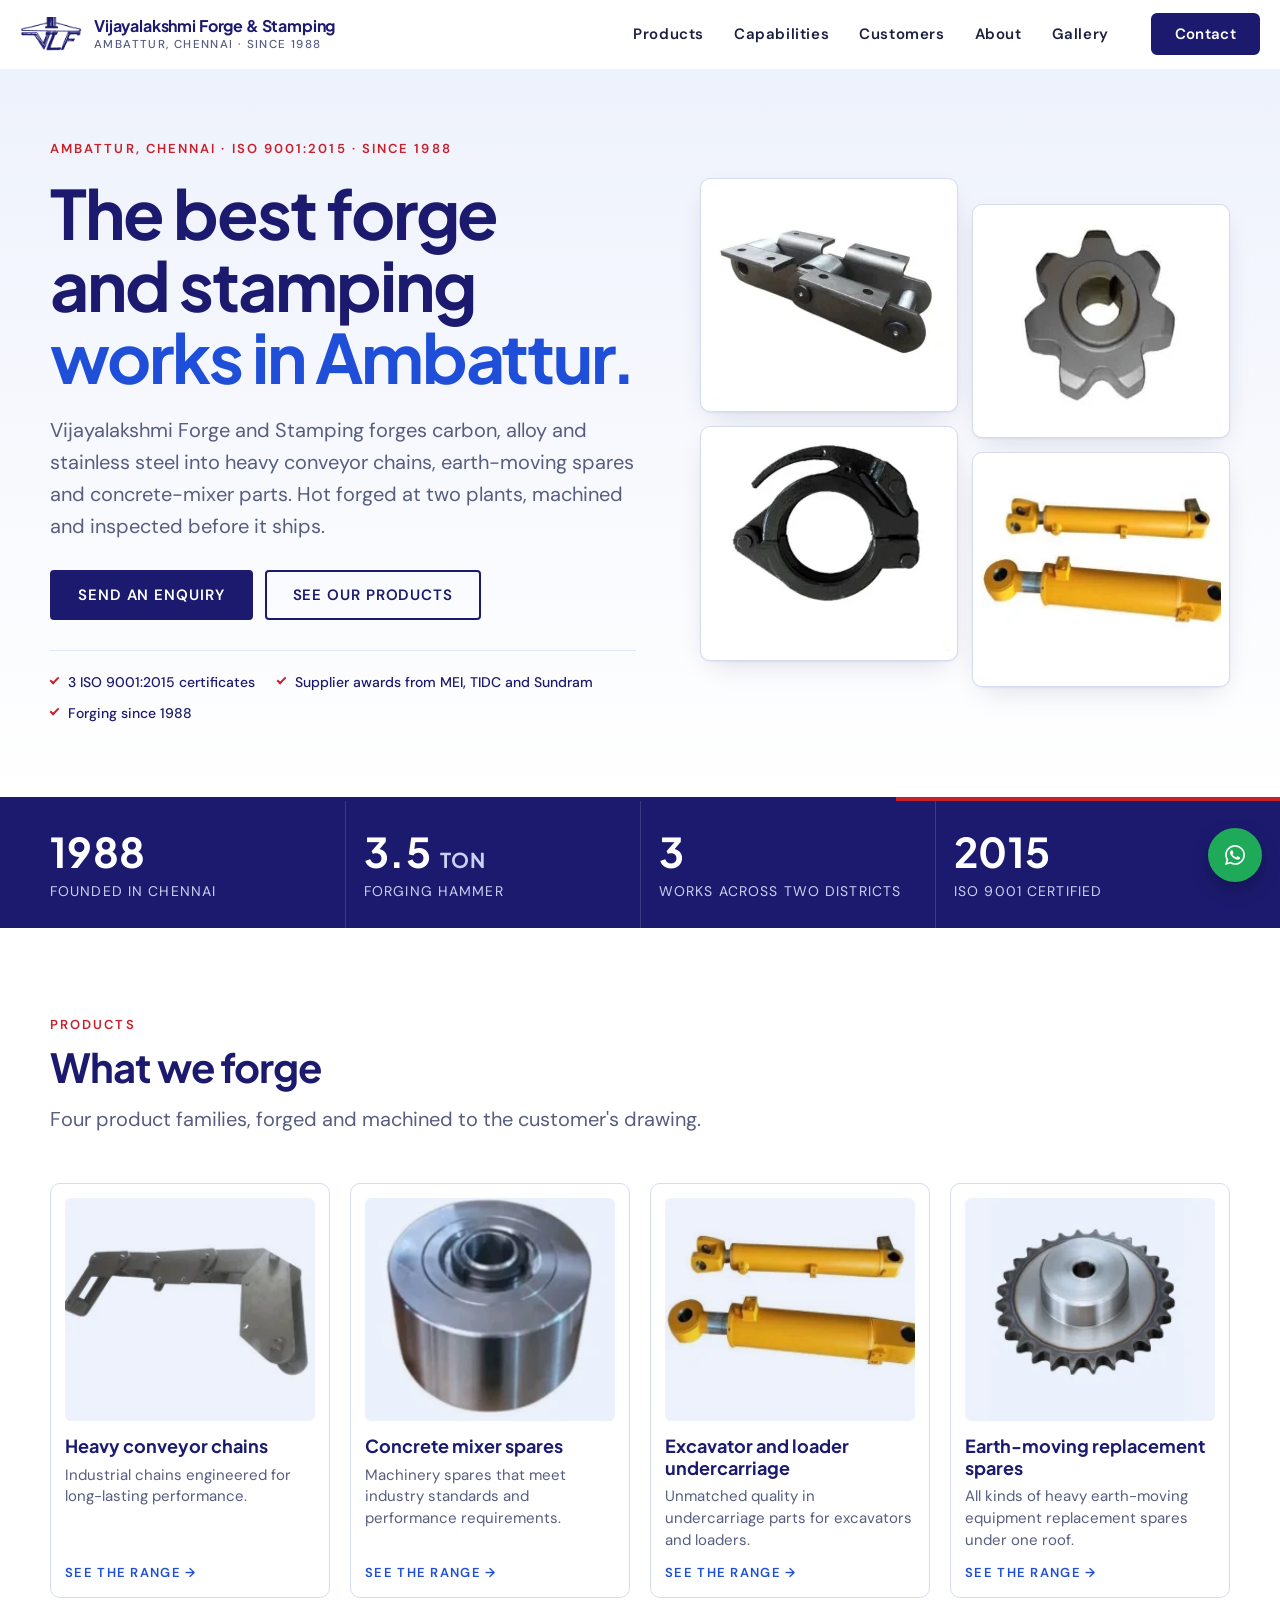
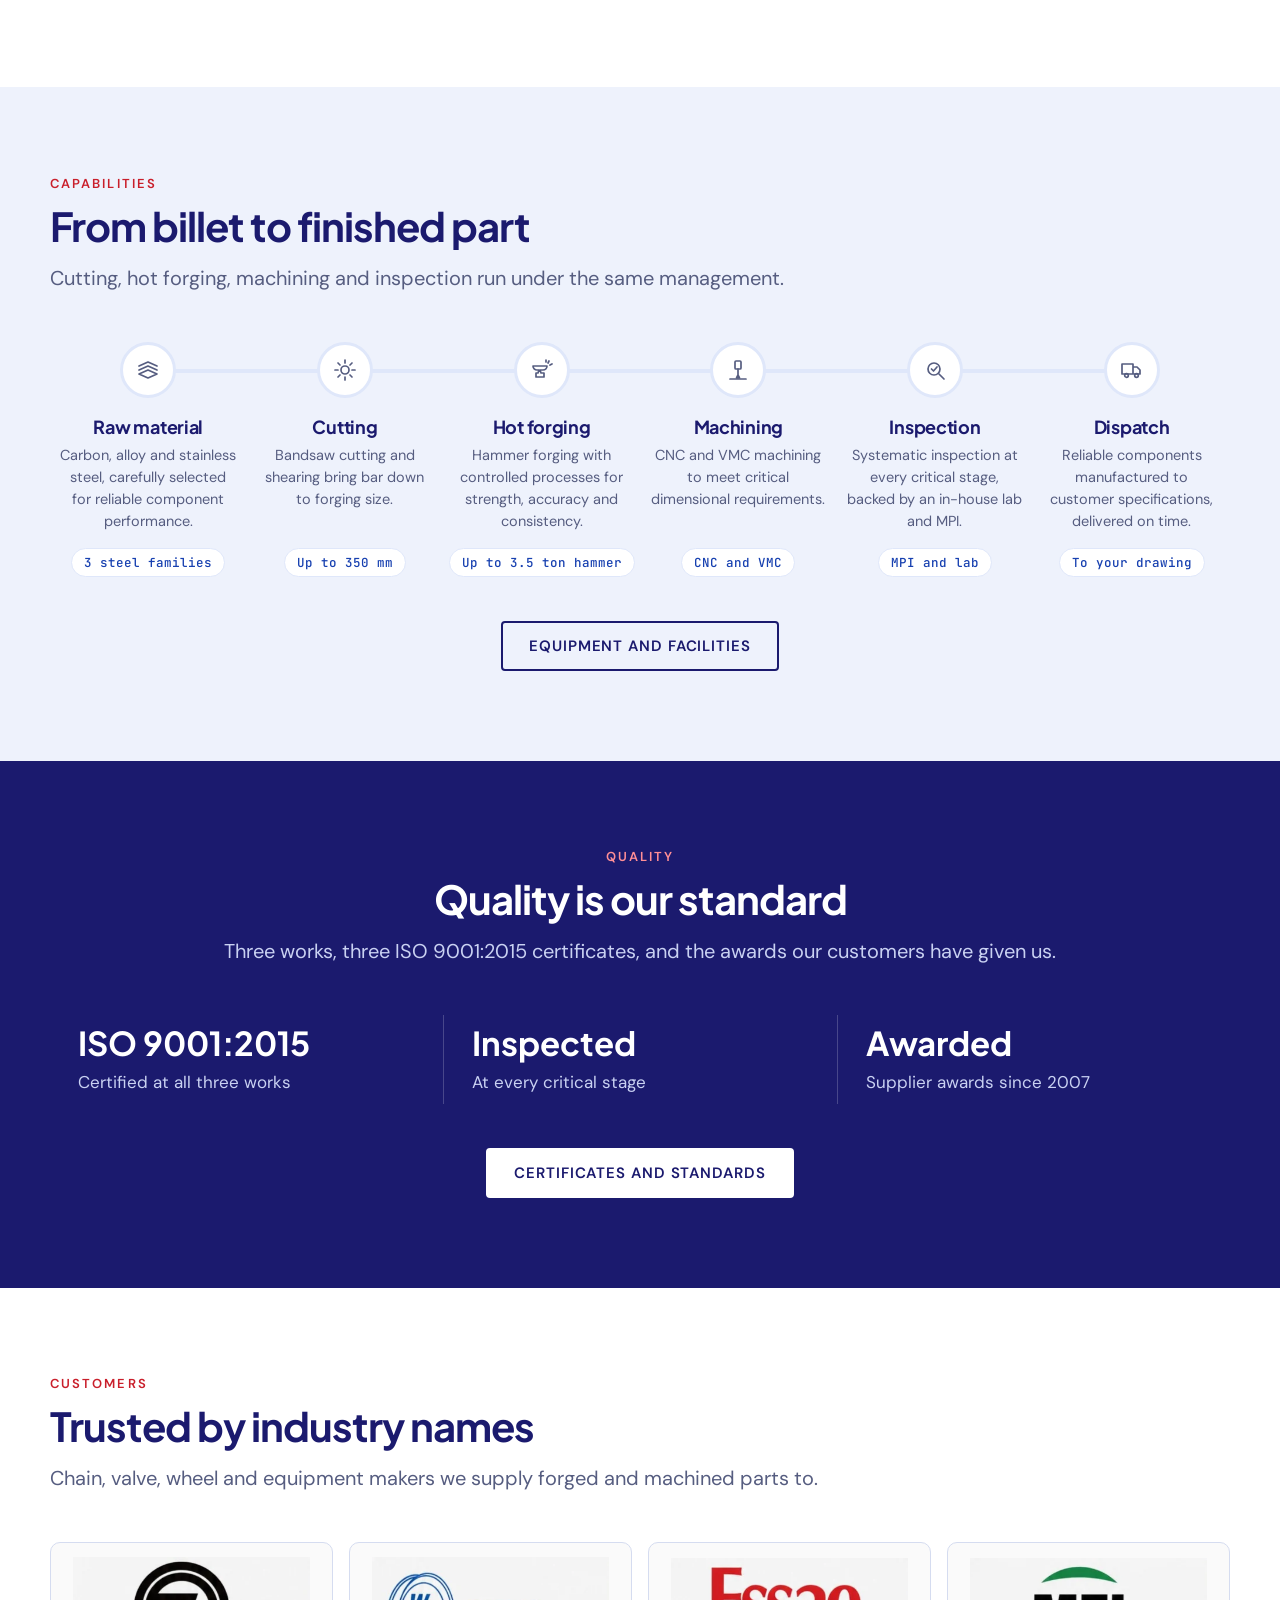
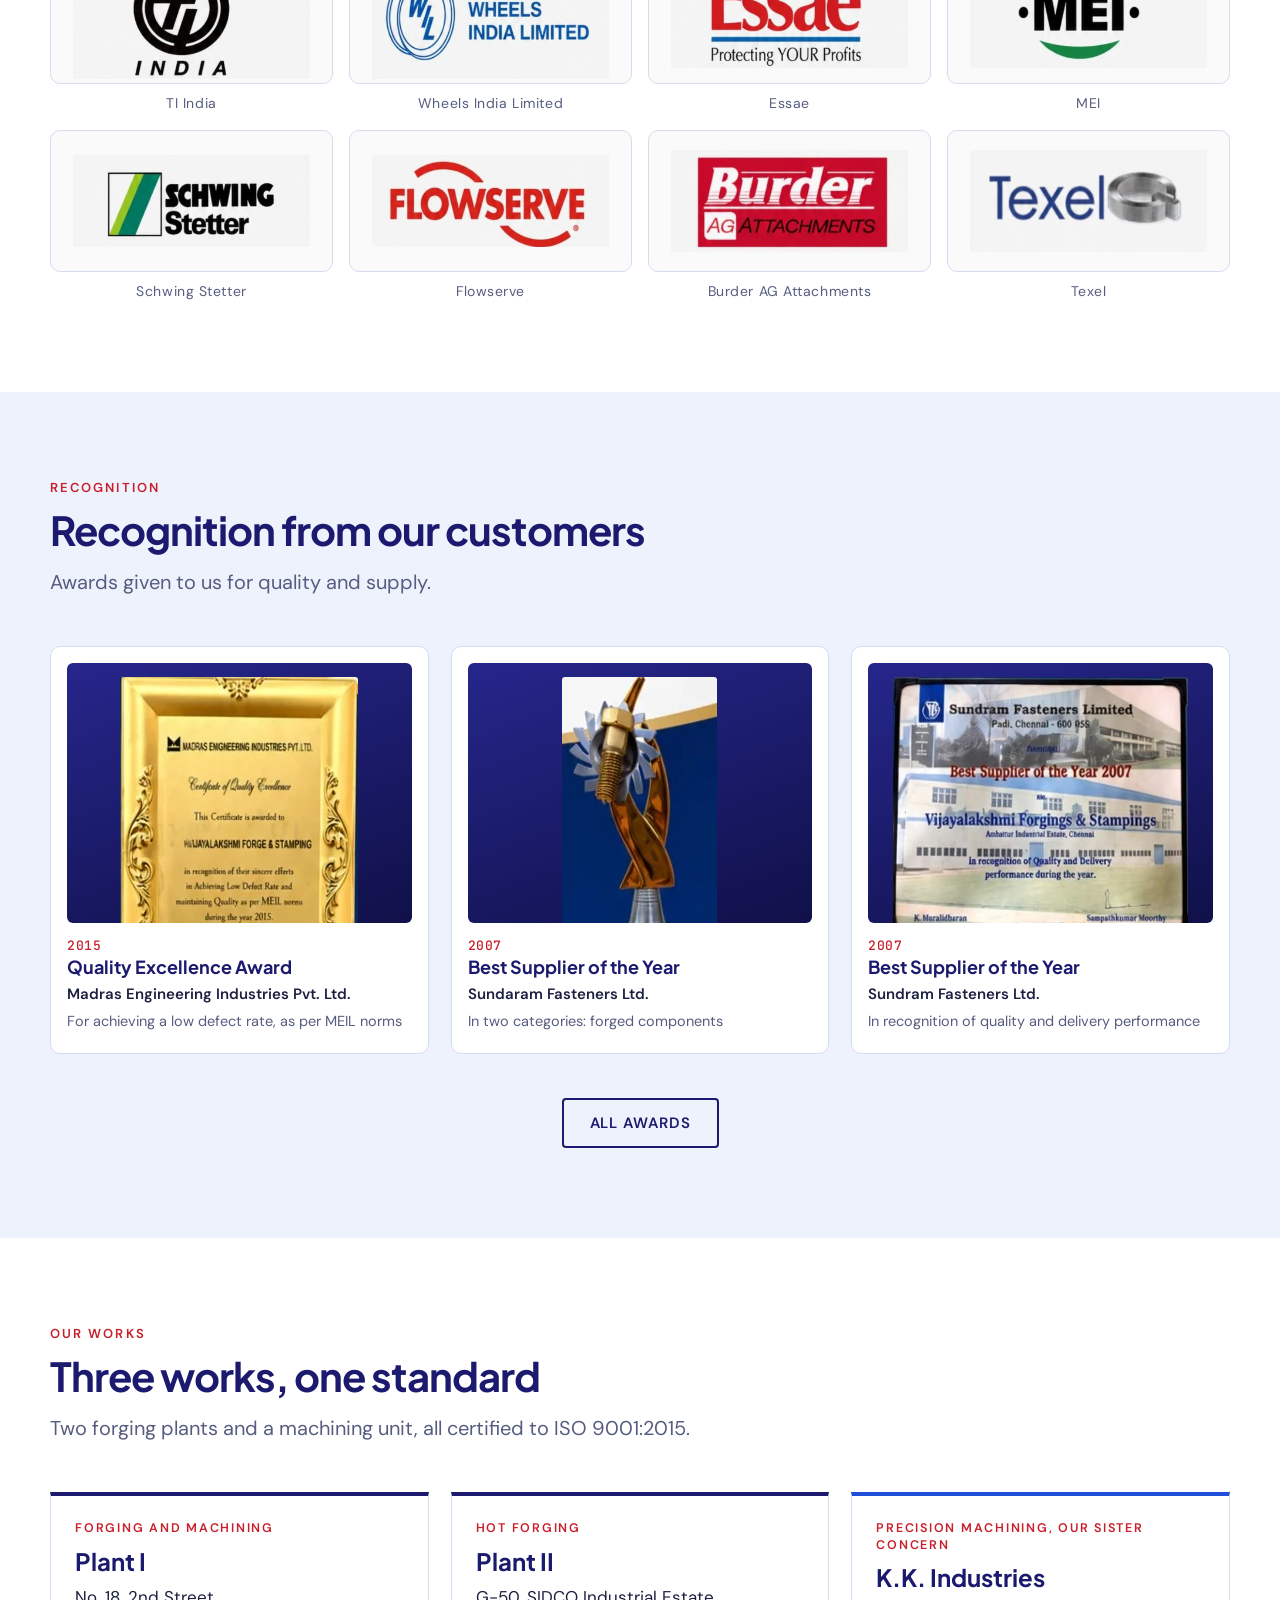
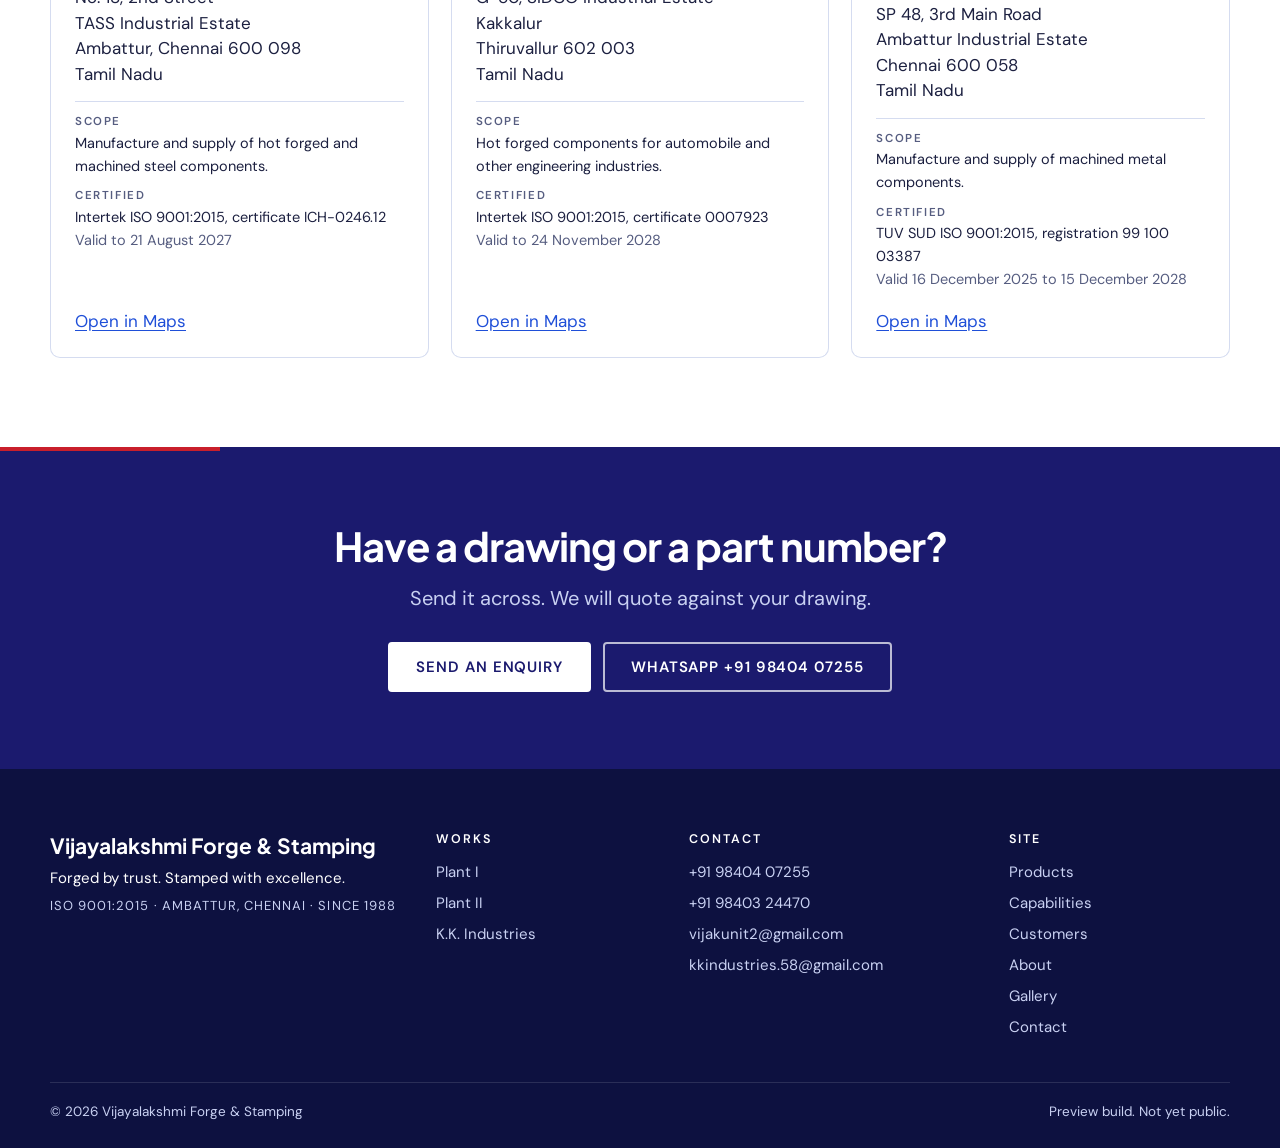
==== index.html @ 3db428bb "Vijayalakshmi Forge & Stamping site: preview build Co-Authored-By: Claude Sonnet 5.5 <noreply@anthro" ====
<!doctype html>
<html lang="en">
<head>
<meta charset="utf-8">
<meta name="viewport" content="width=device-width, initial-scale=1">
<title>Vijayalakshmi Forge &amp; Stamping</title>
<meta name="description" content="Hot forged and machined steel components from Ambattur, Chennai: heavy conveyor chains, earth-moving spares and concrete mixer parts. ISO 9001:2015, since 1988.">
<meta name="robots" content="noindex, nofollow">
<meta property="og:title" content="Vijayalakshmi Forge &amp; Stamping">
<meta property="og:description" content="Hot forged and machined steel components from Ambattur, Chennai: heavy conveyor chains, earth-moving spares and concrete mixer parts. ISO 9001:2015, since 1988.">
<meta property="og:type" content="website">
<meta name="theme-color" content="#1B1A6E">
<script>document.documentElement.classList.add("js")</script>
<link rel="icon" href="favicon.png" type="image/png">
<link rel="apple-touch-icon" href="favicon.png">
<link rel="preconnect" href="https://fonts.googleapis.com">
<link rel="preconnect" href="https://fonts.gstatic.com" crossorigin>
<link rel="stylesheet" href="https://fonts.googleapis.com/css2?family=Plus+Jakarta+Sans:wght@600;700;800&family=DM+Sans:wght@400;500;600;700&family=JetBrains+Mono:wght@400;500&display=swap">
<link rel="stylesheet" href="styles.css?v=e67d5f6c2ff5">
</head>
<body>
<a class="skip" href="#main">Skip to content</a>
<header class="hdr" data-header>
  <div class="hdr__in">
    <a class="brand" href="./">
      <img src="assets/img/mark-vlf.png" alt="" class="brand__mark" width="305" height="167">
      <span class="brand__txt">
        <span class="brand__name">Vijayalakshmi Forge & Stamping</span>
        <span class="brand__sub">Ambattur, Chennai · Since 1988</span>
      </span>
    </a>
    <nav class="nav" aria-label="Primary" style="--cnt:5">
        <a href="products" style="--n:0">Products</a>
        <a href="capabilities" style="--n:1">Capabilities</a>
        <a href="customers" style="--n:2">Customers</a>
        <a href="about" style="--n:3">About</a>
        <a href="gallery" style="--n:4">Gallery</a>
    </nav>
    <div class="hdr__act">
      <a class="btn btn--sm" href="contact">Contact</a>
      <button class="burger" type="button" aria-label="Open menu"
              aria-expanded="false" aria-controls="drawer" data-burger>
        <svg viewBox="0 0 24 24" width="24" height="24" aria-hidden="true"
             fill="none" stroke="currentColor" stroke-width="2" stroke-linecap="round">
          <path d="M3 6h18M3 12h18M3 18h18"/>
        </svg>
      </button>
    </div>
  </div>
</header>
<div class="drawer" id="drawer" data-drawer hidden>
  <button class="drawer__x" type="button" aria-label="Close menu" data-drawer-close>
    <svg viewBox="0 0 24 24" width="26" height="26" fill="none"
         stroke="currentColor" stroke-width="2" stroke-linecap="round">
      <path d="M5 5l14 14M19 5L5 19"/>
    </svg>
  </button>
  <nav class="drawer__nav" aria-label="Mobile">
        <a href="products" style="--n:0">Products</a>
        <a href="capabilities" style="--n:1">Capabilities</a>
        <a href="customers" style="--n:2">Customers</a>
        <a href="about" style="--n:3">About</a>
        <a href="gallery" style="--n:4">Gallery</a>
  </nav>
  <a class="btn btn--block" href="contact">Contact</a>
  <div class="drawer__meta">
    <a href="tel:+919840407255">+91 98404 07255</a>
    <a href="mailto:vijakunit2@gmail.com,kkindustries.58@gmail.com?subject=Enquiry%20from%20the%20website">vijakunit2@gmail.com</a>
  </div>
</div>
<main id="main">

<section class="hero">
  <div class="wrap hero__in">
    <div class="hero__copy">
      <p class="hero__eyebrow">Ambattur, Chennai · ISO 9001:2015 · Since 1988</p>
      <h1 class="hero__title"><span>The best forge and stamping</span> <em>works in Ambattur.</em></h1>
      <p class="hero__text">Vijayalakshmi Forge and Stamping forges carbon, alloy and stainless steel into heavy conveyor chains, earth-moving spares and concrete-mixer parts. Hot forged at two plants, machined and inspected before it ships.</p>
      <div class="hero__act">
        <a class="btn" href="contact#enquire">Send an enquiry</a>
        <a class="btn btn--ghost" href="products">See our products</a>
      </div>
      <ul class="hero__proof"><li>3 ISO 9001:2015 certificates</li><li>Supplier awards from MEI, TIDC and Sundram</li><li>Forging since 1988</li></ul>
    </div>
    <div class="hero__shots" aria-hidden="true"><figure class="hshot hshot--1"><img src="assets/img/p-chain-02.webp" alt="" width="240" height="214" sizes="(max-width:900px) 40vw, 18vw"></figure><figure class="hshot hshot--2"><img src="assets/img/p-under-05.webp" alt="" width="240" height="214" sizes="(max-width:900px) 40vw, 18vw"></figure><figure class="hshot hshot--3"><img src="assets/img/p-mixer-08.webp" alt="" width="240" height="214" sizes="(max-width:900px) 40vw, 18vw"></figure><figure class="hshot hshot--4"><img src="assets/img/p-under-01.webp" alt="" width="238" height="214" sizes="(max-width:900px) 40vw, 18vw"></figure></div>
  </div>
</section>

<section class="stats-band"><div class="wrap stats"><div class="stat" data-reveal style="--i:0"><b>1988<i></i></b><span>Founded in Chennai</span></div><div class="stat" data-reveal style="--i:1"><b>3.5<i> ton</i></b><span>Forging hammer</span></div><div class="stat" data-reveal style="--i:2"><b>3<i></i></b><span>Works across two districts</span></div><div class="stat" data-reveal style="--i:3"><b>2015<i></i></b><span>ISO 9001 certified</span></div></div></section>

<section class="sec">
  <div class="wrap">
    <div class="sec__head" data-reveal>
  <p class="eyebrow">Products</p>
  <h2 class="h2">What we forge</h2>
  <p class="lede">Four product families, forged and machined to the customer's drawing.</p>
</div>
    <div class="ptiles"><a class="ptile" href="products#conveyor-chains" data-reveal style="--i:0">
  <span class="ptile__img"><img src="assets/img/p-chain-01.webp" alt="Forged conveyor chain component" width="238" height="214" loading="lazy" decoding="async" sizes="(max-width:700px) 50vw, 25vw"></span>
  <h3 class="ptile__name">Heavy conveyor chains</h3>
  <p class="ptile__short">Industrial chains engineered for long-lasting performance.</p>
  <span class="ptile__go">See the range</span>
</a><a class="ptile" href="products#mixer-spares" data-reveal style="--i:1">
  <span class="ptile__img"><img src="assets/img/p-mixer-01.webp" alt="Forged concrete mixer spare" width="238" height="214" loading="lazy" decoding="async" sizes="(max-width:700px) 50vw, 25vw"></span>
  <h3 class="ptile__name">Concrete mixer spares</h3>
  <p class="ptile__short">Machinery spares that meet industry standards and performance requirements.</p>
  <span class="ptile__go">See the range</span>
</a><a class="ptile" href="products#undercarriage" data-reveal style="--i:2">
  <span class="ptile__img"><img src="assets/img/p-under-01.webp" alt="Forged and machined undercarriage part" width="238" height="214" loading="lazy" decoding="async" sizes="(max-width:700px) 50vw, 25vw"></span>
  <h3 class="ptile__name">Excavator and loader undercarriage</h3>
  <p class="ptile__short">Unmatched quality in undercarriage parts for excavators and loaders.</p>
  <span class="ptile__go">See the range</span>
</a><a class="ptile" href="products#earth-moving" data-reveal style="--i:3">
  <span class="ptile__img"><img src="assets/img/p-under-04.webp" alt="Replacement spare for heavy earth-moving equipment" width="238" height="214" loading="lazy" decoding="async" sizes="(max-width:700px) 50vw, 25vw"></span>
  <h3 class="ptile__name">Earth-moving replacement spares</h3>
  <p class="ptile__short">All kinds of heavy earth-moving equipment replacement spares under one roof.</p>
  <span class="ptile__go">See the range</span>
</a></div>
  </div>
</section>

<section class="sec sec--alt">
  <div class="wrap">
    <div class="sec__head" data-reveal>
  <p class="eyebrow">Capabilities</p>
  <h2 class="h2">From billet to finished part</h2>
  <p class="lede">Cutting, hot forging, machining and inspection run under the same management.</p>
</div>
    <ol class="route" data-route><li class="rstep">
  <span class="rstep__node"><svg viewBox="0 0 24 24" width="24" height="24" fill="none" stroke="currentColor" stroke-width="1.7" stroke-linecap="round" stroke-linejoin="round" aria-hidden="true"><path d="M3 16l9-4 9 4-9 4-9-4z"/><path d="M3 12l9-4 9 4"/><path d="M3 8l9-4 9 4"/></svg></span>
  <span class="rstep__body"><b>Raw material</b><span>Carbon, alloy and stainless steel, carefully selected for reliable component performance.</span><em>3 steel families</em></span>
</li><li class="rstep">
  <span class="rstep__node"><svg viewBox="0 0 24 24" width="24" height="24" fill="none" stroke="currentColor" stroke-width="1.7" stroke-linecap="round" stroke-linejoin="round" aria-hidden="true"><circle cx="12" cy="12" r="4"/><path d="M12 2v3M12 19v3M2 12h3M19 12h3M5 5l2 2M17 17l2 2M19 5l-2 2M7 17l-2 2"/></svg></span>
  <span class="rstep__body"><b>Cutting</b><span>Bandsaw cutting and shearing bring bar down to forging size.</span><em>Up to 350 mm</em></span>
</li><li class="rstep rstep--hot">
  <span class="rstep__node"><svg viewBox="0 0 24 24" width="24" height="24" fill="none" stroke="currentColor" stroke-width="1.7" stroke-linecap="round" stroke-linejoin="round" aria-hidden="true"><path d="M3 8h14a4 4 0 0 1-4 4h-3l1 3h3v4H6v-4h2l1-3H7a4 4 0 0 1-4-4z"/><path d="M19 3l-1 2M22 6l-2 1M16 2l0 2"/></svg></span>
  <span class="rstep__body"><b>Hot forging</b><span>Hammer forging with controlled processes for strength, accuracy and consistency.</span><em>Up to 3.5 ton hammer</em></span>
</li><li class="rstep">
  <span class="rstep__node"><svg viewBox="0 0 24 24" width="24" height="24" fill="none" stroke="currentColor" stroke-width="1.7" stroke-linecap="round" stroke-linejoin="round" aria-hidden="true"><rect x="9" y="3" width="6" height="8" rx="1"/><path d="M12 11v6l-1.5 3h3L12 17"/><path d="M4 21h16"/></svg></span>
  <span class="rstep__body"><b>Machining</b><span>CNC and VMC machining to meet critical dimensional requirements.</span><em>CNC and VMC</em></span>
</li><li class="rstep">
  <span class="rstep__node"><svg viewBox="0 0 24 24" width="24" height="24" fill="none" stroke="currentColor" stroke-width="1.7" stroke-linecap="round" stroke-linejoin="round" aria-hidden="true"><circle cx="11" cy="11" r="6"/><path d="M21 21l-5-5M8.5 11l2 2 3.5-4"/></svg></span>
  <span class="rstep__body"><b>Inspection</b><span>Systematic inspection at every critical stage, backed by an in-house lab and MPI.</span><em>MPI and lab</em></span>
</li><li class="rstep">
  <span class="rstep__node"><svg viewBox="0 0 24 24" width="24" height="24" fill="none" stroke="currentColor" stroke-width="1.7" stroke-linecap="round" stroke-linejoin="round" aria-hidden="true"><path d="M2 6h11v10H2zM13 9h4l3 3v4h-7"/><circle cx="6.5" cy="17.5" r="1.8"/><circle cx="16.5" cy="17.5" r="1.8"/></svg></span>
  <span class="rstep__body"><b>Dispatch</b><span>Reliable components manufactured to customer specifications, delivered on time.</span><em>To your drawing</em></span>
</li></ol>
    <div class="sec__more" data-reveal><a class="btn btn--ghost" href="capabilities">Equipment and facilities</a></div>
  </div>
</section>

<section class="sec sec--navy">
  <div class="wrap">
    <div class="sec__head sec__head--mid" data-reveal>
  <p class="eyebrow">Quality</p>
  <h2 class="h2">Quality is our standard</h2>
  <p class="lede">Three works, three ISO 9001:2015 certificates, and the awards our customers have given us.</p>
</div>
    <ul class="qstrip"><li data-reveal style="--i:0"><b>ISO 9001:2015</b><span>Certified at all three works</span></li><li data-reveal style="--i:1"><b>Inspected</b><span>At every critical stage</span></li><li data-reveal style="--i:2"><b>Awarded</b><span>Supplier awards since 2007</span></li></ul>
    <div class="sec__more" data-reveal><a class="btn btn--light" href="about#quality">Certificates and standards</a></div>
  </div>
</section>

<section class="sec">
  <div class="wrap">
    <div class="sec__head" data-reveal>
  <p class="eyebrow">Customers</p>
  <h2 class="h2">Trusted by industry names</h2>
  <p class="lede">Chain, valve, wheel and equipment makers we supply forged and machined parts to.</p>
</div>
    <ul class="custs"><li class="cust" data-reveal style="--i:0"><span class="cust__plate"><img src="assets/img/cu-ti.webp" alt="TI India logo" width="404" height="207" loading="lazy" decoding="async" sizes="200px"></span><span class="cust__name">TI India</span></li><li class="cust" data-reveal style="--i:1"><span class="cust__plate"><img src="assets/img/cu-wheels.webp" alt="Wheels India Limited logo" width="404" height="207" loading="lazy" decoding="async" sizes="200px"></span><span class="cust__name">Wheels India Limited</span></li><li class="cust" data-reveal style="--i:2"><span class="cust__plate"><img src="assets/img/cu-essae.webp" alt="Essae logo" width="404" height="188" loading="lazy" decoding="async" sizes="200px"></span><span class="cust__name">Essae</span></li><li class="cust" data-reveal style="--i:3"><span class="cust__plate"><img src="assets/img/cu-mei.webp" alt="MEI logo" width="404" height="188" loading="lazy" decoding="async" sizes="200px"></span><span class="cust__name">MEI</span></li><li class="cust" data-reveal style="--i:0"><span class="cust__plate"><img src="assets/img/cu-schwing.webp" alt="Schwing Stetter logo" width="404" height="158" loading="lazy" decoding="async" sizes="200px"></span><span class="cust__name">Schwing Stetter</span></li><li class="cust" data-reveal style="--i:1"><span class="cust__plate"><img src="assets/img/cu-flowserve.webp" alt="Flowserve logo" width="404" height="158" loading="lazy" decoding="async" sizes="200px"></span><span class="cust__name">Flowserve</span></li><li class="cust" data-reveal style="--i:2"><span class="cust__plate"><img src="assets/img/cu-burder.webp" alt="Burder AG Attachments logo" width="404" height="173" loading="lazy" decoding="async" sizes="200px"></span><span class="cust__name">Burder AG Attachments</span></li><li class="cust" data-reveal style="--i:3"><span class="cust__plate"><img src="assets/img/cu-texel.webp" alt="Texel logo" width="404" height="173" loading="lazy" decoding="async" sizes="200px"></span><span class="cust__name">Texel</span></li></ul>
  </div>
</section>

<section class="sec sec--alt">
  <div class="wrap">
    <div class="sec__head" data-reveal>
  <p class="eyebrow">Recognition</p>
  <h2 class="h2">Recognition from our customers</h2>
  <p class="lede">Awards given to us for quality and supply.</p>
</div>
    <div class="awards"><article class="award" data-reveal style="--i:0">
  <div class="award__img"><img src="assets/img/aw-mei-2015.webp" alt="Quality Excellence Award, Madras Engineering Industries Pvt. Ltd." width="238" height="345" loading="lazy" decoding="async" sizes="(max-width:700px) 50vw, 25vw"></div>
  <p class="award__year">2015</p>
  <h3 class="award__t">Quality Excellence Award</h3>
  <p class="award__by">Madras Engineering Industries Pvt. Ltd.</p>
  <p class="award__note">For achieving a low defect rate, as per MEIL norms</p>
</article><article class="award" data-reveal style="--i:1">
  <div class="award__img"><img src="assets/img/aw-sundaram-trophy.webp" alt="Best Supplier of the Year, Sundaram Fasteners Ltd." width="155" height="395" loading="lazy" decoding="async" sizes="(max-width:700px) 50vw, 25vw"></div>
  <p class="award__year">2007</p>
  <h3 class="award__t">Best Supplier of the Year</h3>
  <p class="award__by">Sundaram Fasteners Ltd.</p>
  <p class="award__note">In two categories: forged components</p>
</article><article class="award" data-reveal style="--i:2">
  <div class="award__img"><img src="assets/img/aw-sundaram-plaque.webp" alt="Best Supplier of the Year, Sundram Fasteners Ltd." width="295" height="270" loading="lazy" decoding="async" sizes="(max-width:700px) 50vw, 25vw"></div>
  <p class="award__year">2007</p>
  <h3 class="award__t">Best Supplier of the Year</h3>
  <p class="award__by">Sundram Fasteners Ltd.</p>
  <p class="award__note">In recognition of quality and delivery performance</p>
</article></div>
    <div class="sec__more" data-reveal><a class="btn btn--ghost" href="customers#awards">All awards</a></div>
  </div>
</section>

<section class="sec">
  <div class="wrap">
    <div class="sec__head" data-reveal>
  <p class="eyebrow">Our works</p>
  <h2 class="h2">Three works, one standard</h2>
  <p class="lede">Two forging plants and a machining unit, all certified to ISO 9001:2015.</p>
</div>
    <div class="plants"><article class="plant" id="plant-1" data-reveal>
  <p class="plant__role">Forging and machining</p>
  <h3 class="plant__name">Plant I</h3>
  <address class="plant__addr">No. 18, 2nd Street<br>TASS Industrial Estate<br>Ambattur, Chennai 600 098<br>Tamil Nadu</address>
  <dl class="plant__spec">
    <div><dt>Scope</dt><dd>Manufacture and supply of hot forged and machined steel components.</dd></div>
    <div><dt>Certified</dt><dd>Intertek ISO 9001:2015, certificate ICH-0246.12<br><span>Valid to 21 August 2027</span></dd></div>
  </dl>
  <a class="link" href="https://www.google.com/maps/search/?api=1&query=18%202nd%20Street%20TASS%20Industrial%20Estate%20Ambattur%20Chennai%20600098" target="_blank" rel="noopener">Open in Maps</a>
</article><article class="plant" id="plant-2" data-reveal>
  <p class="plant__role">Hot forging</p>
  <h3 class="plant__name">Plant II</h3>
  <address class="plant__addr">G-50, SIDCO Industrial Estate<br>Kakkalur<br>Thiruvallur 602 003<br>Tamil Nadu</address>
  <dl class="plant__spec">
    <div><dt>Scope</dt><dd>Hot forged components for automobile and other engineering industries.</dd></div>
    <div><dt>Certified</dt><dd>Intertek ISO 9001:2015, certificate 0007923<br><span>Valid to 24 November 2028</span></dd></div>
  </dl>
  <a class="link" href="https://www.google.com/maps/search/?api=1&query=G-50%20SIDCO%20Industrial%20Estate%20Kakkalur%20Thiruvallur%20602003" target="_blank" rel="noopener">Open in Maps</a>
</article><article class="plant" id="kk" data-reveal>
  <p class="plant__role">Precision machining, our sister concern</p>
  <h3 class="plant__name">K.K. Industries</h3>
  <address class="plant__addr">SP 48, 3rd Main Road<br>Ambattur Industrial Estate<br>Chennai 600 058<br>Tamil Nadu</address>
  <dl class="plant__spec">
    <div><dt>Scope</dt><dd>Manufacture and supply of machined metal components.</dd></div>
    <div><dt>Certified</dt><dd>TUV SUD ISO 9001:2015, registration 99 100 03387<br><span>Valid 16 December 2025 to 15 December 2028</span></dd></div>
  </dl>
  <a class="link" href="https://www.google.com/maps/search/?api=1&query=SP%2048%203rd%20Main%20Road%20Ambattur%20Industrial%20Estate%20Chennai%20600058" target="_blank" rel="noopener">Open in Maps</a>
</article></div>
  </div>
</section>

<section class="band">
  <div class="wrap band__in" data-reveal>
    <h2 class="h2">Have a drawing or a part number?</h2>
    <p class="lede">Send it across. We will quote against your drawing.</p>
    <div class="band__act">
      <a class="btn btn--light" href="contact#enquire">Send an enquiry</a>
      <a class="btn btn--ghost-light" href="https://wa.me/919840407255?text=Hello%20Vijayalakshmi%20Forge%20%26%20Stamping%2C%20I%20would%20like%20to%20enquire%20about%20forged%20and%20machined%20components.%20Please%20let%20me%20know%20a%20convenient%20time%20to%20discuss."
         target="_blank" rel="noopener">WhatsApp +91 98404 07255</a>
    </div>
  </div>
</section>
</main>

<footer class="foot">
  <div class="wrap foot__in">
    <div class="foot__brand">
      <p class="foot__name">Vijayalakshmi Forge & Stamping</p>
      <p class="foot__tag">Forged by trust. Stamped with excellence.</p>
      <p class="foot__cert">ISO 9001:2015 · Ambattur, Chennai · Since 1988</p>
    </div>
    <div class="foot__col">
      <h2 class="foot__h">Works</h2>
      <ul><li><a href="about#plant-1">Plant I</a></li><li><a href="about#plant-2">Plant II</a></li><li><a href="about#kk">K.K. Industries</a></li></ul>
    </div>
    <div class="foot__col">
      <h2 class="foot__h">Contact</h2>
      <p><a href="tel:+919840407255">+91 98404 07255</a></p><p><a href="tel:+919840324470">+91 98403 24470</a></p>
      <p><a href="mailto:vijakunit2@gmail.com">vijakunit2@gmail.com</a></p><p><a href="mailto:kkindustries.58@gmail.com">kkindustries.58@gmail.com</a></p>
    </div>
    <div class="foot__col">
      <h2 class="foot__h">Site</h2>
      <ul><li><a href="products">Products</a></li><li><a href="capabilities">Capabilities</a></li><li><a href="customers">Customers</a></li><li><a href="about">About</a></li><li><a href="gallery">Gallery</a></li><li><a href="contact">Contact</a></li></ul>
    </div>
  </div>
  <div class="wrap foot__base">
    <p>&copy; 2026 Vijayalakshmi Forge & Stamping</p>
    <p class="foot__note">Preview build. Not yet public.</p>
  </div>
</footer>
<a class="wa" href="https://wa.me/919840407255?text=Hello%20Vijayalakshmi%20Forge%20%26%20Stamping%2C%20I%20would%20like%20to%20enquire%20about%20forged%20and%20machined%20components.%20Please%20let%20me%20know%20a%20convenient%20time%20to%20discuss." target="_blank" rel="noopener"
   aria-label="Message us on WhatsApp">
  <svg viewBox="0 0 24 24" aria-hidden="true" width="24" height="24"><path fill="currentColor" d="M12.04 2C6.58 2 2.13 6.45 2.13 11.91c0 1.75.46 3.45 1.32 4.95L2 22l5.25-1.38a9.9 9.9 0 0 0 4.79 1.22h.01c5.46 0 9.91-4.45 9.91-9.91 0-2.65-1.03-5.14-2.9-7.01A9.82 9.82 0 0 0 12.04 2Zm0 18.15h-.01a8.2 8.2 0 0 1-4.19-1.15l-.3-.18-3.12.82.83-3.04-.2-.31a8.18 8.18 0 0 1-1.26-4.38c0-4.54 3.7-8.24 8.25-8.24 2.2 0 4.27.86 5.83 2.42a8.19 8.19 0 0 1 2.41 5.83c0 4.54-3.69 8.23-8.24 8.23Zm4.52-6.16c-.25-.12-1.47-.72-1.69-.81-.23-.08-.39-.12-.56.13-.16.24-.64.8-.78.97-.15.16-.29.18-.53.06-.25-.12-1.05-.39-1.99-1.23-.74-.66-1.23-1.47-1.38-1.72-.14-.25-.01-.38.11-.5.11-.11.25-.29.37-.43.12-.15.16-.25.25-.41.08-.17.04-.31-.02-.43-.06-.12-.56-1.34-.76-1.84-.2-.48-.4-.42-.56-.43h-.47c-.17 0-.43.06-.66.31-.22.25-.86.85-.86 2.07 0 1.22.89 2.4 1.01 2.56.12.17 1.75 2.67 4.23 3.74.59.26 1.05.41 1.41.52.59.19 1.13.16 1.56.1.47-.07 1.47-.6 1.67-1.18.21-.58.21-1.07.15-1.18-.06-.1-.22-.16-.47-.28Z"/></svg>
</a>
<script src="script.js?v=673777c986b6" defer></script>
</body>
</html>
---- styles.css ----
/* Vijayalakshmi Forge & Stamping
   Brand blue and white, taken from the K.K. Industries and VLF marks.
   Plus Jakarta Sans for headings, DM Sans for text,
   JetBrains Mono for certificate numbers and capacities. */

:root {
  --ink: #0d1140;
  --navy: #1b1a6e;
  --navy-2: #26268c;
  --blue: #1f4fd8;
  --blue-d: #1740b0;
  --sky: #eef2fc;
  --sky-2: #dfe7fa;
  --line: #d5dcf0;
  --text: #1c2040;
  --muted: #565d80;
  --red: #c91f2b;
  --white: #fff;
  --on-navy: #c9d1f2;
  --shadow: 0 1px 2px rgba(13, 17, 64, .06), 0 10px 30px -12px rgba(13, 17, 64, .18);
  --f-head: "Plus Jakarta Sans", "DM Sans", system-ui, sans-serif;
  --f-body: "DM Sans", system-ui, -apple-system, "Segoe UI", sans-serif;
  --f-mono: "JetBrains Mono", ui-monospace, Menlo, monospace;
  --wrap: 1180px;
  --gut: 20px;
  --hdr: 68px;
}

*, *::before, *::after { box-sizing: border-box; }
html { scroll-behavior: smooth; scroll-padding-top: calc(var(--hdr) + 12px); -webkit-text-size-adjust: 100%; }
body {
  margin: 0; background: var(--white); color: var(--text);
  font: 400 17px/1.6 var(--f-body);
  -webkit-font-smoothing: antialiased; overflow-x: hidden;
}
img { max-width: 100%; height: auto; display: block; }
a { color: inherit; }
h1, h2, h3, p, ul, ol, dl, figure, address { margin: 0; }
ul, ol { padding: 0; list-style: none; }
address { font-style: normal; }
:focus-visible { outline: 3px solid var(--blue); outline-offset: 3px; border-radius: 3px; }
.sec--navy :focus-visible, .band :focus-visible, .foot :focus-visible { outline-color: #fff; }

.wrap { width: min(100% - var(--gut) * 2, var(--wrap)); margin-inline: auto; }
.skip { position: absolute; left: -999px; top: 8px; z-index: 100; background: var(--navy); color: #fff; padding: 10px 14px; border-radius: 6px; }
.skip:focus { left: 8px; }

/* ---------------------------------------------------------------- type --- */
.h1, .h2, .h3, .hero__title {
  font-family: var(--f-head); font-weight: 700;
  letter-spacing: -.025em; line-height: 1.1; color: var(--navy); text-wrap: balance;
}
.h1 { font-size: clamp(34px, 4.8vw, 54px); }
.h2 { font-size: clamp(27px, 3.4vw, 40px); }
.h3 { font-size: clamp(21px, 2.4vw, 26px); letter-spacing: -.02em; }
.eyebrow { font: 600 13px/1 var(--f-body); letter-spacing: .16em; text-transform: uppercase; color: var(--red); margin-bottom: 14px; }
.lede { font-size: clamp(17px, 1.6vw, 20px); color: var(--muted); max-width: 62ch; margin-top: 14px; }
.mono { font-family: var(--f-mono); font-size: .88em; }
.prose p + p { margin-top: 1em; }
.prose { max-width: 66ch; }
.link { color: var(--blue); font-weight: 600; text-decoration: underline; text-underline-offset: 3px; background: none; border: 0; padding: 0; font: inherit; cursor: pointer; }
.link:hover { color: var(--navy); }

.btn {
  display: inline-flex; align-items: center; justify-content: center; gap: 8px;
  min-height: 50px; padding: 0 26px; border-radius: 4px; border: 2px solid var(--navy);
  background: var(--navy); color: #fff; text-decoration: none;
  font: 600 15px/1 var(--f-body); letter-spacing: .06em; text-transform: uppercase;
  cursor: pointer; transition: background .2s, color .2s, border-color .2s, transform .2s;
}
.btn:hover { background: var(--blue); border-color: var(--blue); }
.btn:active { transform: translateY(1px); }
.btn--ghost { background: transparent; color: var(--navy); }
.btn--ghost:hover { background: var(--navy); border-color: var(--navy); color: #fff; }
.btn--light { background: #fff; color: var(--navy); border-color: #fff; }
.btn--light:hover { background: var(--sky-2); border-color: var(--sky-2); color: var(--navy); }
.btn--ghost-light { background: transparent; color: #fff; border-color: rgba(255,255,255,.7); }
.btn--ghost-light:hover { background: #fff; color: var(--navy); border-color: #fff; }
.btn--sm { min-height: 42px; padding: 0 20px; font-size: 14px; }
.btn--block { width: 100%; }
.btn[disabled] { opacity: .6; cursor: progress; }

/* -------------------------------------------------------------- header --- */
.hdr { position: sticky; top: 0; z-index: 50; background: rgba(255,255,255,.96); backdrop-filter: blur(8px); border-bottom: 1px solid transparent; transition: border-color .3s, box-shadow .3s; }
.hdr.is-stuck { border-color: var(--line); box-shadow: 0 6px 20px -14px rgba(13,17,64,.35); }
.hdr__in { width: min(100% - var(--gut) * 2, 1320px); margin-inline: auto; height: var(--hdr); display: flex; align-items: center; gap: 18px; }
.brand { display: flex; align-items: center; gap: 12px; text-decoration: none; flex: 0 0 auto; min-width: 0; }
.brand__mark { height: 34px; width: auto; }
.brand__txt { display: flex; flex-direction: column; line-height: 1.05; min-width: 0; }
.brand__name { font: 700 16px/1.2 var(--f-head); text-transform: none; letter-spacing: -.01em; color: var(--navy); white-space: nowrap; }
.brand__sub { font: 500 11.5px/1.2 var(--f-body); letter-spacing: .12em; text-transform: uppercase; color: var(--muted); margin-top: 3px; white-space: nowrap; }
.nav { margin-left: auto; display: flex; gap: 2px; }
.nav a { padding: 10px 14px; text-decoration: none; font: 600 15px/1 var(--f-body); letter-spacing: .04em; color: var(--text); border-radius: 4px; white-space: nowrap; transition: color .2s, background .2s, opacity .32s ease, transform .4s cubic-bezier(.5,0,.2,1), visibility 0s; transition-delay: 0s, 0s, calc((var(--cnt, 6) - 1 - var(--n, 0)) * 35ms), calc((var(--cnt, 6) - 1 - var(--n, 0)) * 35ms), 0s; }
.nav a:hover { background: var(--sky); color: var(--navy); }
.nav a[aria-current="page"] { color: var(--blue); box-shadow: inset 0 -3px 0 var(--blue); border-radius: 4px 4px 0 0; }
/* Folding: the links stay where they are in the layout and slide right into
   the Contact button one after another, nearest first. Nothing reflows, so
   there is nothing to flicker. */
.hdr.is-tucked .nav a { opacity: 0; transform: translateX(34px); visibility: hidden; pointer-events: none; transition: opacity .28s ease, transform .35s cubic-bezier(.5,0,.2,1), visibility 0s .4s; transition-delay: calc((var(--cnt, 6) - 1 - var(--n, 0)) * 30ms), calc((var(--cnt, 6) - 1 - var(--n, 0)) * 30ms), .45s; }
.hdr__act { display: flex; align-items: center; gap: 8px; margin-left: 10px; }
.burger { display: none; width: 44px; height: 44px; border-radius: 6px; border: 1px solid var(--line); background: #fff; color: var(--navy); cursor: pointer; align-items: center; justify-content: center; }
.hdr__act .btn { text-transform: none; letter-spacing: .02em; font-size: 15px; min-height: 42px; padding: 0 22px; border-radius: 6px; }
.nav a { border-radius: 6px; }
.hdr__act .btn[aria-current="page"] { background: var(--blue); border-color: var(--blue); }

.drawer { position: fixed; inset: 0; z-index: 80; background: var(--navy); color: #fff; display: flex; flex-direction: column; gap: 22px; padding: 80px 24px 28px; overflow-y: auto; transform: translateX(100%); visibility: hidden; transition: transform .35s ease, visibility 0s .35s; }
.drawer[hidden] { display: flex; }
.drawer.is-open { transform: none; visibility: visible; transition: transform .35s ease; }
.drawer__x { position: absolute; top: 14px; right: 14px; width: 48px; height: 48px; border: 0; background: transparent; color: #fff; cursor: pointer; display: grid; place-items: center; }
.drawer__nav { display: flex; flex-direction: column; }
.drawer__nav a { font: 700 25px/1.2 var(--f-head); text-transform: none; padding: 14px 0; border-bottom: 1px solid rgba(255,255,255,.14); text-decoration: none; }
.drawer .btn { background: #fff; color: var(--navy); border-color: #fff; }
.drawer__meta { display: grid; gap: 6px; font-size: 16px; color: var(--on-navy); }

/* ---------------------------------------------------------------- hero --- */
.hero { background: linear-gradient(180deg, var(--sky) 0%, #fff 100%); padding: clamp(36px, 6vw, 72px) 0 clamp(40px, 6vw, 80px); position: relative; overflow: hidden; }
.hero::after { content: ""; position: absolute; left: 0; right: 0; bottom: 0; height: 4px; background: linear-gradient(90deg, var(--navy) 0 70%, var(--red) 70% 100%); }
.hero__in { display: grid; grid-template-columns: 1.05fr .95fr; gap: clamp(28px, 5vw, 64px); align-items: center; }
.hero__eyebrow { font: 600 13px/1.3 var(--f-body); letter-spacing: .16em; text-transform: uppercase; color: var(--red); margin-bottom: 18px; }
.hero__title { font-size: clamp(36px, 5.4vw, 68px); line-height: 1.06; letter-spacing: -.03em; }
.hero__title span, .hero__title em { display: block; }
.hero__title em { font-style: normal; color: var(--blue); }
.hero__proof { display: flex; flex-wrap: wrap; gap: 8px 22px; margin-top: 30px; padding-top: 20px; border-top: 1px solid var(--sky-2); font-size: 14px; font-weight: 500; color: var(--navy); }
.hero__proof li { position: relative; padding-left: 18px; }
.hero__proof li::before { content: ""; position: absolute; left: 0; top: .45em; width: 9px; height: 5px; border-left: 2px solid var(--red); border-bottom: 2px solid var(--red); transform: rotate(-45deg); }
.hero__text { margin-top: 22px; font-size: clamp(17px, 1.7vw, 20px); color: var(--muted); max-width: 54ch; }
.hero__act { display: flex; flex-wrap: wrap; gap: 12px; margin-top: 28px; }
.hero__shots { display: grid; grid-template-columns: 1fr 1fr; gap: 14px; }
.hshot { background: #fff; border: 1px solid var(--line); border-radius: 10px; padding: 8px; box-shadow: var(--shadow); aspect-ratio: 1.1; display: grid; place-items: center; overflow: hidden; }
.hshot img { width: 100%; height: 100%; object-fit: contain; }
.hshot--2 { transform: translateY(26px); }
.hshot--4 { transform: translateY(26px); }
.hero__shots { padding-bottom: 26px; }

.stats-band { background: var(--navy); color: #fff; }
.stats { display: grid; grid-template-columns: repeat(4, minmax(0, 1fr)); }
.stat { padding: 26px 18px; border-left: 1px solid rgba(255,255,255,.14); display: flex; flex-direction: column; gap: 4px; }
.stat:first-child { border-left: 0; padding-left: 0; }
.stat b { font: 700 clamp(28px, 3.7vw, 41px)/1.2 var(--f-head); letter-spacing: .01em; }
.stat b i { font-style: normal; font-size: .5em; letter-spacing: .04em; text-transform: uppercase; margin-left: 4px; color: var(--on-navy); }
.stat span { font-size: 14px; letter-spacing: .08em; text-transform: uppercase; color: var(--on-navy); }

/* ------------------------------------------------------------ sections --- */
.sec { padding: clamp(52px, 7vw, 96px) 0; }
.sec--alt { background: var(--sky); }
.sec--navy { background: var(--navy); color: #fff; }
.sec--navy .h2, .sec--navy .h3 { color: #fff; }
.sec--navy .lede { color: var(--on-navy); }
.sec--navy .eyebrow { color: #ff8f96; }
.sec__head { margin-bottom: clamp(28px, 4vw, 48px); }
.sec__head--mid { text-align: center; }
.sec__head--mid .lede { margin-inline: auto; }
.sec__more { margin-top: clamp(28px, 4vw, 44px); text-align: center; }

.subhero { background: linear-gradient(180deg, var(--sky), #fff); padding: clamp(40px, 6vw, 76px) 0 clamp(28px, 4vw, 44px); border-bottom: 1px solid var(--line); position: relative; }
.subhero::after { content: ""; position: absolute; left: 0; bottom: -1px; height: 4px; width: min(220px, 40%); background: var(--red); }
.subhero__in { width: min(100% - var(--gut) * 2, var(--wrap)); margin-inline: auto; }

/* home product tiles */
.ptiles { display: grid; grid-template-columns: repeat(4, minmax(0, 1fr)); gap: 20px; }
.ptile { min-width: 0; display: flex; flex-direction: column; gap: 8px; text-decoration: none; background: #fff; border: 1px solid var(--line); border-radius: 10px; padding: 14px 14px 18px; transition: transform .25s, box-shadow .25s, border-color .25s; }
.ptile:hover { transform: translateY(-4px); box-shadow: var(--shadow); border-color: var(--blue); }
.ptile__img { background: var(--sky); border-radius: 6px; aspect-ratio: 1.12; display: grid; place-items: center; overflow: hidden; margin-bottom: 6px; }
.ptile__img img { width: 100%; height: 100%; object-fit: contain; mix-blend-mode: multiply; }
.ptile__name { font: 700 18px/1.2 var(--f-head); text-transform: none; color: var(--navy); }
.ptile__short { font-size: 15px; color: var(--muted); line-height: 1.45; }
.ptile__go { margin-top: auto; padding-top: 6px; font: 600 13px/1 var(--f-body); letter-spacing: .1em; text-transform: uppercase; color: var(--blue); }
.ptile__go::after { content: " \2192"; transition: margin .2s; }
.ptile:hover .ptile__go::after { margin-left: 4px; }


/* route chart: fills as the page scrolls */
.route { --p: 0; display: grid; grid-template-columns: repeat(6, minmax(0, 1fr)); gap: 0; position: relative; }
.route::before, .route::after { content: ""; position: absolute; top: 27px; left: calc(100% / 12); right: calc(100% / 12); height: 4px; border-radius: 4px; }
.route::before { background: var(--sky-2); }
.route::after { background: linear-gradient(90deg, var(--blue), var(--navy)); transform: scaleX(var(--p)); transform-origin: left; }
.rstep { position: relative; z-index: 1; display: flex; flex-direction: column; align-items: center; text-align: center; gap: 18px; padding: 0 10px; }
.rstep__node { width: 56px; height: 56px; border-radius: 50%; display: grid; place-items: center; background: #fff; color: var(--muted); border: 3px solid var(--sky-2); transition: background .4s, color .4s, border-color .4s, box-shadow .4s, transform .4s; }
.rstep.is-on .rstep__node { background: var(--navy); color: #fff; border-color: var(--navy); transform: scale(1.06); box-shadow: 0 0 0 6px rgba(31, 79, 216, .16); }
.rstep--hot.is-on .rstep__node { background: linear-gradient(145deg, #ff9a2e, #e8481c); border-color: #e8481c; box-shadow: 0 0 0 6px rgba(255, 122, 26, .2), 0 0 28px rgba(255, 106, 20, .55); }
.rstep__body { flex: 1; display: flex; flex-direction: column; gap: 8px; opacity: .45; transform: translateY(8px); transition: opacity .5s, transform .5s; }
.rstep.is-on .rstep__body { opacity: 1; transform: none; }
.rstep__body b { font: 700 18px/1.2 var(--f-head); letter-spacing: -.015em; color: var(--navy); }
.rstep__body > span { font-size: 14.5px; color: var(--muted); line-height: 1.5; }
.rstep__body em { font: 500 12.5px/1.2 var(--f-mono); font-style: normal; color: var(--blue-d); background: #fff; border: 1px solid var(--sky-2); border-radius: 999px; padding: 6px 12px; align-self: center; margin-top: auto; white-space: nowrap; }
.rstep__body > span { margin-bottom: 8px; }
.route--v, .route.is-vertical { grid-template-columns: 1fr; max-width: 760px; }
.route--v::before, .route--v::after { top: 28px; bottom: 28px; left: 26px; right: auto; width: 4px; height: auto; }
.route--v::after { background: linear-gradient(180deg, var(--blue), var(--navy)); transform: scaleY(var(--p)); transform-origin: top; }
.route--v .rstep { flex-direction: row; align-items: flex-start; text-align: left; gap: 22px; padding: 0 0 34px; }
.route--v .rstep__node { flex: 0 0 56px; }
.route--v .rstep__body { padding-top: 4px; }
.route--v .rstep__body em { align-self: flex-start; margin-top: 4px; }
@media (max-width: 900px) {
  .route { grid-template-columns: 1fr; max-width: 560px; }
  .route::before, .route::after { top: 28px; bottom: 28px; left: 26px; right: auto; width: 4px; height: auto; }
  .route::after { background: linear-gradient(180deg, var(--blue), var(--navy)); transform: scaleY(var(--p)); transform-origin: top; }
  .rstep { flex-direction: row; align-items: flex-start; text-align: left; gap: 22px; padding: 0 0 34px; }
  .rstep__node { flex: 0 0 56px; }
  .rstep__body { padding-top: 4px; }
  .rstep__body em { align-self: flex-start; }
}
html:not(.js) .rstep__body, .no-motion .rstep__body { opacity: 1; transform: none; }
@media (prefers-reduced-motion: reduce) { .route { --p: 1 !important; } .rstep__body { opacity: 1; transform: none; } .rstep__node { background: var(--navy); color: #fff; border-color: var(--navy); } }

/* quality strip */
.qstrip { display: grid; grid-template-columns: repeat(3, minmax(0, 1fr)); gap: 0; }
.qstrip li { padding: 8px 28px; border-left: 1px solid rgba(255,255,255,.2); display: flex; flex-direction: column; gap: 6px; }
.qstrip li:first-child { border-left: 0; }
.qstrip b { font: 700 clamp(22px, 3.0vw, 33px)/1.2 var(--f-head); text-transform: none; }
.qstrip span { color: var(--on-navy); }

/* customers */
.custs { display: grid; grid-template-columns: repeat(4, minmax(0, 1fr)); gap: 16px; }
.cust { display: flex; flex-direction: column; gap: 8px; align-items: center; }
.cust__plate { width: 100%; aspect-ratio: 2; background: #fafafa; border: 1px solid var(--line); border-radius: 10px; display: grid; place-items: center; padding: 14px 22px; overflow: hidden; }
.cust__plate img { mix-blend-mode: multiply; max-height: 100%; width: auto; max-width: 100%; object-fit: contain; }
.cust__name { font-size: 14px; color: var(--muted); letter-spacing: .04em; }

/* awards */
.awards { display: grid; grid-template-columns: repeat(3, minmax(0, 1fr)); gap: 22px; }
.award { background: #fff; border: 1px solid var(--line); border-radius: 10px; padding: 16px 16px 20px; display: flex; flex-direction: column; gap: 4px; }
.award__img { background: linear-gradient(160deg, #26268c, #101049); border-radius: 6px; height: 260px; display: grid; place-items: center; padding: 14px; overflow: hidden; margin-bottom: 12px; }
.award__img img { max-height: 100%; width: auto; max-width: 100%; object-fit: contain; border-radius: 3px; }
.award__year { font: 500 13px/1 var(--f-mono); color: var(--red); letter-spacing: .04em; }
.award__t { font: 700 18px/1.2 var(--f-head); text-transform: none; color: var(--navy); }
.award__by { font-weight: 600; color: var(--text); font-size: 15px; }
.award__note { font-size: 14.5px; color: var(--muted); }

/* plants */
.plants { display: grid; grid-template-columns: repeat(3, minmax(0, 1fr)); gap: 22px; }
.plant { background: #fff; border: 1px solid var(--line); border-top: 4px solid var(--navy); border-radius: 0 0 10px 10px; padding: 24px 24px 22px; display: flex; flex-direction: column; gap: 10px; }
.plant:nth-child(3) { border-top-color: var(--blue); }
.plant__role { font: 600 12.5px/1.3 var(--f-body); letter-spacing: .14em; text-transform: uppercase; color: var(--red); }
.plant__name { font: 700 24px/1.2 var(--f-head); text-transform: none; color: var(--navy); }
.plant__addr { color: var(--text); line-height: 1.5; }
.plant__spec { display: grid; gap: 12px; border-top: 1px solid var(--line); padding-top: 14px; margin: 4px 0 6px; font-size: 14.5px; }
.plant__spec dt { font: 600 11.5px/1 var(--f-body); letter-spacing: .14em; text-transform: uppercase; color: var(--muted); margin-bottom: 4px; }
.plant__spec dd { margin: 0; }
.plant__spec dd span { color: var(--muted); }
.plant .link { margin-top: auto; align-self: flex-start; }

/* CTA band */
.band { background: var(--navy); color: #fff; padding: clamp(48px, 6vw, 80px) 0; text-align: center; position: relative; }
.band::before { content: ""; position: absolute; left: 0; top: 0; height: 4px; width: min(220px, 40%); background: var(--red); }
.band .h2 { color: #fff; }
.band .lede { margin-inline: auto; color: var(--on-navy); }
.band__act { display: flex; flex-wrap: wrap; gap: 12px; justify-content: center; margin-top: 28px; }

/* ------------------------------------------------------------ products --- */
.chips { display: flex; flex-wrap: wrap; gap: 10px; }
.chips--jump { padding: 24px 0 0; }
.chip { display: inline-flex; align-items: center; min-height: 44px; padding: 0 18px; border-radius: 999px; border: 1px solid var(--line); background: #fff; font: 600 14px/1 var(--f-body); color: var(--navy); text-decoration: none; transition: background .2s, color .2s, border-color .2s; }
.chip--link:hover { background: var(--navy); border-color: var(--navy); color: #fff; }
.psec { padding: clamp(44px, 6vw, 80px) 0; }
.psec--alt { background: var(--sky); }
.psec__head { margin-bottom: 22px; }
.psec__body { margin-bottom: 30px; }
.ticks { margin-top: 18px; display: grid; grid-template-columns: 1fr 1fr; gap: 8px 22px; max-width: 640px; }
.ticks li { position: relative; padding-left: 26px; font-weight: 500; }
.ticks li::before { content: ""; position: absolute; left: 0; top: .5em; width: 14px; height: 8px; border-left: 3px solid var(--blue); border-bottom: 3px solid var(--blue); transform: rotate(-45deg); }
.pgrid { display: grid; grid-template-columns: repeat(3, minmax(0, 1fr)); gap: 16px; }
.pgrid--4 { grid-template-columns: repeat(4, minmax(0, 1fr)); }
.pshot { background: #fff; border: 1px solid var(--line); border-radius: 10px; aspect-ratio: 1.12; display: grid; place-items: center; padding: 10px; overflow: hidden; transition: transform .25s, box-shadow .25s; }
.pshot:hover { transform: translateY(-3px); box-shadow: var(--shadow); }
.pshot img { width: 100%; height: 100%; object-fit: contain; }
.pbanner { margin-top: 16px; background: #fff; border: 1px solid var(--line); border-radius: 10px; padding: 14px; }
.pbanner img { width: 100%; max-height: 180px; object-fit: contain; }

/* --------------------------------------------------------- capability --- */
.tablewrap { overflow-x: auto; border: 1px solid var(--line); border-radius: 10px; background: #fff; }
.spec { width: 100%; border-collapse: collapse; min-width: 560px; }
.spec th, .spec td { padding: 16px 20px; text-align: left; border-bottom: 1px solid var(--line); vertical-align: top; }
.spec thead th { background: var(--navy); color: #fff; font: 600 12.5px/1 var(--f-body); letter-spacing: .14em; text-transform: uppercase; }
.spec tbody th { font: 700 16px/1.2 var(--f-head); text-transform: none; color: var(--navy); white-space: nowrap; }
.spec tbody tr:last-child > * { border-bottom: 0; }
.spec tbody tr:hover { background: var(--sky); }

/* ------------------------------------------------------------- quality --- */
.qlist { display: grid; gap: 0; max-width: 860px; }
.qlist li { display: grid; grid-template-columns: 30px 1fr; gap: 4px 18px; padding: 22px 0; border-bottom: 1px solid var(--line); position: relative; }
.qlist li::before { content: ""; grid-row: 1 / 3; width: 22px; height: 12px; border-left: 4px solid var(--blue); border-bottom: 4px solid var(--blue); transform: rotate(-45deg) translate(2px, 2px); margin-top: 4px; }
.qlist b { font: 700 clamp(19px, 2.5vw, 25px)/1.2 var(--f-head); text-transform: none; color: var(--navy); }
.qlist span { color: var(--muted); }
.certs { display: grid; grid-template-columns: repeat(3, minmax(0, 1fr)); gap: 22px; }
.cert { background: #fff; border: 1px solid var(--line); border-radius: 10px; padding: 16px 16px 20px; display: flex; flex-direction: column; gap: 6px; }
.cert__img { display: block; background: var(--sky); border-radius: 6px; padding: 10px; margin-bottom: 10px; transition: box-shadow .25s; }
.cert__img:hover { box-shadow: var(--shadow); }
.cert__img img { width: 100%; max-height: 420px; object-fit: contain; }
.cert__t { font: 700 18px/1.2 var(--f-head); text-transform: none; color: var(--navy); }
.cert__no { font: 500 14px/1.3 var(--f-mono); color: var(--red); }
.cert__scope { font-weight: 500; font-size: 15.5px; }
.cert__meta { color: var(--muted); font-size: 14px; line-height: 1.5; }

/* --------------------------------------------------------------- about --- */
.about { display: grid; grid-template-columns: 1.4fr .8fr; gap: clamp(28px, 5vw, 64px); align-items: start; }
.people { display: grid; gap: 14px; }
.person { border-left: 4px solid var(--blue); background: var(--sky); padding: 18px 20px; border-radius: 0 8px 8px 0; }
.person__name { font: 700 21px/1.2 var(--f-head); text-transform: none; color: var(--navy); }
.person__role { color: var(--muted); margin-top: 4px; }
.pillars { display: grid; grid-template-columns: repeat(3, minmax(0, 1fr)); gap: 22px; }
.pillars li { background: #fff; border: 1px solid var(--line); border-radius: 10px; padding: 24px; display: flex; flex-direction: column; gap: 8px; }
.pillars b { font: 700 22px/1.2 var(--f-head); text-transform: none; color: var(--navy); }
.pillars span { color: var(--muted); }
.tl { display: grid; gap: 0; max-width: 780px; position: relative; }
.tl li { display: grid; grid-template-columns: 90px 1fr; gap: 18px; padding: 14px 0 14px 0; border-bottom: 1px solid var(--line); align-items: baseline; }
.tl b { font: 700 24px/1.2 var(--f-head); color: var(--blue); }

/* ------------------------------------------------------------- gallery --- */
.empty { max-width: 640px; margin-bottom: 32px; display: flex; flex-direction: column; gap: 14px; align-items: flex-start; }
.frames { display: grid; grid-template-columns: repeat(3, minmax(0, 1fr)); gap: 16px; }
.frame { aspect-ratio: 4 / 3; border: 2px dashed var(--sky-2); border-radius: 10px; background: repeating-linear-gradient(135deg, var(--sky) 0 12px, #fff 12px 24px); display: grid; place-items: center; }
.frame span { background: #fff; padding: 8px 14px; border-radius: 999px; border: 1px solid var(--line); font: 600 13px/1 var(--f-body); letter-spacing: .1em; text-transform: uppercase; color: var(--muted); }
.masonry { columns: 3; column-gap: 16px; }
.shot { break-inside: avoid; margin-bottom: 16px; border-radius: 10px; overflow: hidden; border: 1px solid var(--line); background: #fff; }
.shot img { width: 100%; }
.shot figcaption { padding: 10px 14px; font-size: 14px; color: var(--muted); }

/* ------------------------------------------------------------- contact --- */
.contact { display: grid; grid-template-columns: 1.4fr .8fr; gap: clamp(28px, 5vw, 64px); align-items: start; }
.contact__side { background: var(--navy); color: #fff; border-radius: 10px; padding: 28px; display: flex; flex-direction: column; gap: 18px; position: sticky; top: calc(var(--hdr) + 20px); }
.contact__side .h3 { color: #fff; }
.contact__side .link { color: #fff; }
.contact__list { display: grid; gap: 6px; }
.contact__act { display: grid; gap: 10px; }
.contact__side .btn { background: #fff; color: var(--navy); border-color: #fff; }
.contact__side .btn--ghost { background: transparent; color: #fff; border-color: rgba(255,255,255,.7); }
.contact__side .btn--ghost:hover { background: #fff; color: var(--navy); }

.form { display: grid; gap: 16px; }
.form[hidden], .thanks[hidden] { display: none !important; }
.form__row { display: grid; grid-template-columns: 1fr 1fr; gap: 16px; }
.form label { display: flex; flex-direction: column; gap: 6px; min-width: 0; }
.form__lbl { font: 600 13px/1.3 var(--f-body); letter-spacing: .08em; text-transform: uppercase; color: var(--navy); display: flex; justify-content: space-between; gap: 8px; min-height: 17px; }
.form__lbl i { font-style: normal; font-weight: 500; letter-spacing: .02em; text-transform: none; color: var(--muted); font-size: 12.5px; }
.form input, .form select, .form textarea { font: 400 16px/1.3 var(--f-body); color: var(--text); background: #fff; border: 1.5px solid var(--line); border-radius: 6px; padding: 0 14px; width: 100%; height: 50px; }
.form textarea { height: auto; padding: 13px 14px; resize: vertical; min-height: 110px; }
.form input[type="file"] { padding: 11px 12px; font-size: 14px; }
.form input:focus, .form select:focus, .form textarea:focus { outline: 0; border-color: var(--blue); box-shadow: 0 0 0 3px rgba(31, 79, 216, .18); }
.form input.is-bad { border-color: var(--red); }
.field__err { color: var(--red); font-size: 13.5px; line-height: 1.35; }
.field__err[hidden] { display: none; }
.form__note { font-size: 13.5px; color: var(--muted); }
.form__status { font-weight: 600; }
.form__status.is-fail { color: var(--red); }

.thanks { text-align: center; background: var(--sky); border: 1px solid var(--line); border-radius: 12px; padding: clamp(32px, 5vw, 56px) 24px; display: flex; flex-direction: column; align-items: center; gap: 12px; }
.thanks__tick { width: 112px; height: 112px; }
.thanks__glow { fill: rgba(31,79,216,.1); stroke: none; opacity: 0; }
.thanks__ring, .thanks__check { fill: none; stroke: var(--blue); stroke-width: 4; stroke-linecap: round; stroke-linejoin: round; stroke-dasharray: 1; stroke-dashoffset: 1; }
.thanks__check { stroke: var(--navy); stroke-width: 5; }
.thanks.is-on .thanks__glow { animation: glow .6s .5s forwards; }
.thanks.is-on .thanks__ring { animation: draw .7s ease forwards; }
.thanks.is-on .thanks__check { animation: draw .45s .6s ease forwards; }
.thanks__h { font: 700 clamp(22px, 3.0vw, 31px)/1.2 var(--f-head); text-transform: none; color: var(--navy); }
.thanks__p { color: var(--muted); max-width: 44ch; }
@keyframes draw { to { stroke-dashoffset: 0; } }
@keyframes glow { to { opacity: 1; } }

/* ------------------------------------------------------------- footer ---- */
.foot { background: var(--ink); color: var(--on-navy); padding-top: clamp(40px, 5vw, 64px); font-size: 15px; }
.foot a { text-decoration: none; }
.foot a:hover { color: #fff; text-decoration: underline; }
.foot__in { display: grid; grid-template-columns: 1.6fr 1fr 1.3fr 1fr; gap: 32px; padding-bottom: 36px; }
.foot__name { font: 700 21px/1.2 var(--f-head); text-transform: none; color: #fff; }
.foot__tag { margin-top: 8px; color: #fff; }
.foot__cert { margin-top: 6px; font-size: 13px; letter-spacing: .08em; text-transform: uppercase; }
.foot__h { font: 600 12.5px/1 var(--f-body); letter-spacing: .16em; text-transform: uppercase; color: #fff; margin-bottom: 14px; }
.foot__col li, .foot__col p { margin-bottom: 7px; }
.foot__base { border-top: 1px solid rgba(255,255,255,.12); padding: 18px 0 26px; display: flex; flex-wrap: wrap; justify-content: space-between; gap: 8px; font-size: 13.5px; }

.wa { position: fixed; right: 18px; bottom: 18px; z-index: 40; width: 54px; height: 54px; border-radius: 50%; background: #1faa59; color: #fff; display: grid; place-items: center; box-shadow: 0 8px 22px -6px rgba(0,0,0,.4); transition: transform .2s; }
.wa:hover { transform: scale(1.07); }

/* ------------------------------------------------------------ lightbox --- */
.lb { position: fixed; inset: 0; z-index: 120; background: rgba(8, 10, 40, .94); display: grid; place-items: center; padding: 56px 60px 70px; }
.lb[hidden] { display: none; }
.lb__fig { max-width: min(1000px, 100%); max-height: 100%; display: flex; flex-direction: column; align-items: center; gap: 12px; }
.lb__img { max-height: calc(100vh - 160px); width: auto; border-radius: 4px; background: #fff; }
.lb__cap { color: #fff; text-align: center; font-size: 15px; }
.lb__btn { position: absolute; background: rgba(255,255,255,.12); border: 0; color: #fff; width: 48px; height: 48px; border-radius: 50%; font-size: 30px; line-height: 1; cursor: pointer; }
.lb__btn:hover { background: rgba(255,255,255,.25); }
.lb__x { top: 14px; right: 14px; }
.lb__prev { left: 10px; top: 50%; }
.lb__next { right: 10px; top: 50%; }
.lb__n { position: absolute; bottom: 18px; left: 0; right: 0; text-align: center; color: var(--on-navy); font-size: 13px; }
html.lb-open { overflow: hidden; }

.img-fallback { background: var(--sky); min-height: 120px; }

/* ------------------------------------------------------------- reveals --- */
html.js [data-reveal] { opacity: 0; transform: translateY(14px); transition: opacity .6s ease, transform .6s ease; transition-delay: calc(var(--i, 0) * 70ms); }
html.js [data-reveal].is-in { opacity: 1; transform: none; }

/* ---------------------------------------------------------- responsive --- */
@media (max-width: 1080px) {
  .nav a { padding: 10px 10px; font-size: 14px; }
  .ptiles { grid-template-columns: repeat(2, minmax(0, 1fr)); }
  .foot__in { grid-template-columns: 1fr 1fr; }
}
@media (max-width: 900px) {
  .nav { display: none; }
  .burger { display: inline-flex; }
  .hdr__act { margin-left: auto; }
  .hero__in { grid-template-columns: 1fr; }
  .hero__shots { max-width: 520px; }
  .plants, .certs, .awards, .pillars { grid-template-columns: 1fr 1fr; }
  .about, .contact { grid-template-columns: 1fr; }
  .contact__side { position: static; }
  .custs { grid-template-columns: repeat(2, minmax(0, 1fr)); }
  .pgrid, .pgrid--4 { grid-template-columns: repeat(3, minmax(0, 1fr)); }
  .masonry { columns: 2; }
}
@media (max-width: 640px) {
  :root { --gut: 16px; --hdr: 62px; }
  body { font-size: 16px; }
  .brand__mark { height: 28px; }
  .brand { flex: 1 1 auto; gap: 10px; }
  .brand__name { font-size: 17px; white-space: normal; line-height: .95; }
  .hdr__in { gap: 10px; }
  .brand__sub { display: none; }
  .hdr__act .btn { display: none; }
  .stats { grid-template-columns: 1fr 1fr; }
  .stat { padding: 18px 12px; border-top: 1px solid rgba(255,255,255,.14); }
  .stat:nth-child(odd) { border-left: 0; padding-left: 0; }
  .stat:nth-child(-n+2) { border-top: 0; }
  .ptiles { grid-template-columns: 1fr 1fr; gap: 12px; }
  .ptile { padding: 10px 10px 14px; }
  .ptile__name { font-size: 20px; }
  .ptile__short { display: none; }
  .qstrip { grid-template-columns: 1fr; }
  .qstrip li { border-left: 0; border-top: 1px solid rgba(255,255,255,.2); padding: 16px 0; }
  .qstrip li:first-child { border-top: 0; }
  .plants, .certs, .awards, .pillars, .frames { grid-template-columns: 1fr; }
  .pgrid, .pgrid--4 { grid-template-columns: 1fr 1fr; gap: 10px; }
  .ticks { grid-template-columns: 1fr; }
  .form__row { grid-template-columns: 1fr; }
  .tl li { grid-template-columns: 64px 1fr; gap: 12px; }
  .foot__in { grid-template-columns: 1fr; }
  .masonry { columns: 1; }
  .lb { padding: 56px 12px 70px; }
  .award__img { height: 220px; }
}
@media (prefers-reduced-motion: reduce) {
  html { scroll-behavior: auto; }
  *, *::before, *::after { transition-duration: .01ms !important; animation-duration: .01ms !important; animation-delay: 0s !important; }
  html.js [data-reveal] { opacity: 1; transform: none; }
}

/* quality glimpse on About */
.qfive { display: grid; grid-template-columns: repeat(5, minmax(0, 1fr)); gap: 0; margin-bottom: 36px; border: 1px solid var(--line); border-radius: 10px; overflow: hidden; }
.qfive li { padding: 20px 18px; border-left: 1px solid var(--line); display: flex; flex-direction: column; gap: 8px; background: #fff; }
.qfive li:first-child { border-left: 0; }
.qfive b { font: 700 17px/1.2 var(--f-head); letter-spacing: -.015em; color: var(--navy); }
.qfive b::before { content: ""; display: block; width: 18px; height: 3px; background: var(--red); margin-bottom: 12px; }
.qfive span { font-size: 14.5px; color: var(--muted); line-height: 1.5; }
.certs--sm .cert__img img { max-height: 300px; }
@media (max-width: 900px) { .qfive { grid-template-columns: 1fr 1fr; } .qfive li { border-top: 1px solid var(--line); } }
@media (max-width: 640px) { .qfive { grid-template-columns: 1fr; } .qfive li { border-left: 0; } }

img, svg, video { max-width: 100%; }
.ptile__name, .award__t, .cert__t, .plant__name { overflow-wrap: anywhere; }
@media (hover: none) { .nav a, .foot a { min-height: 44px; display: inline-flex; align-items: center; } }
@media (max-width: 380px) {
  .btn { padding: 0 18px; }
  .hero__act .btn { flex: 1 1 100%; }
  .ptiles { gap: 10px; }
  .ptile__name { font-size: 17px; }
}
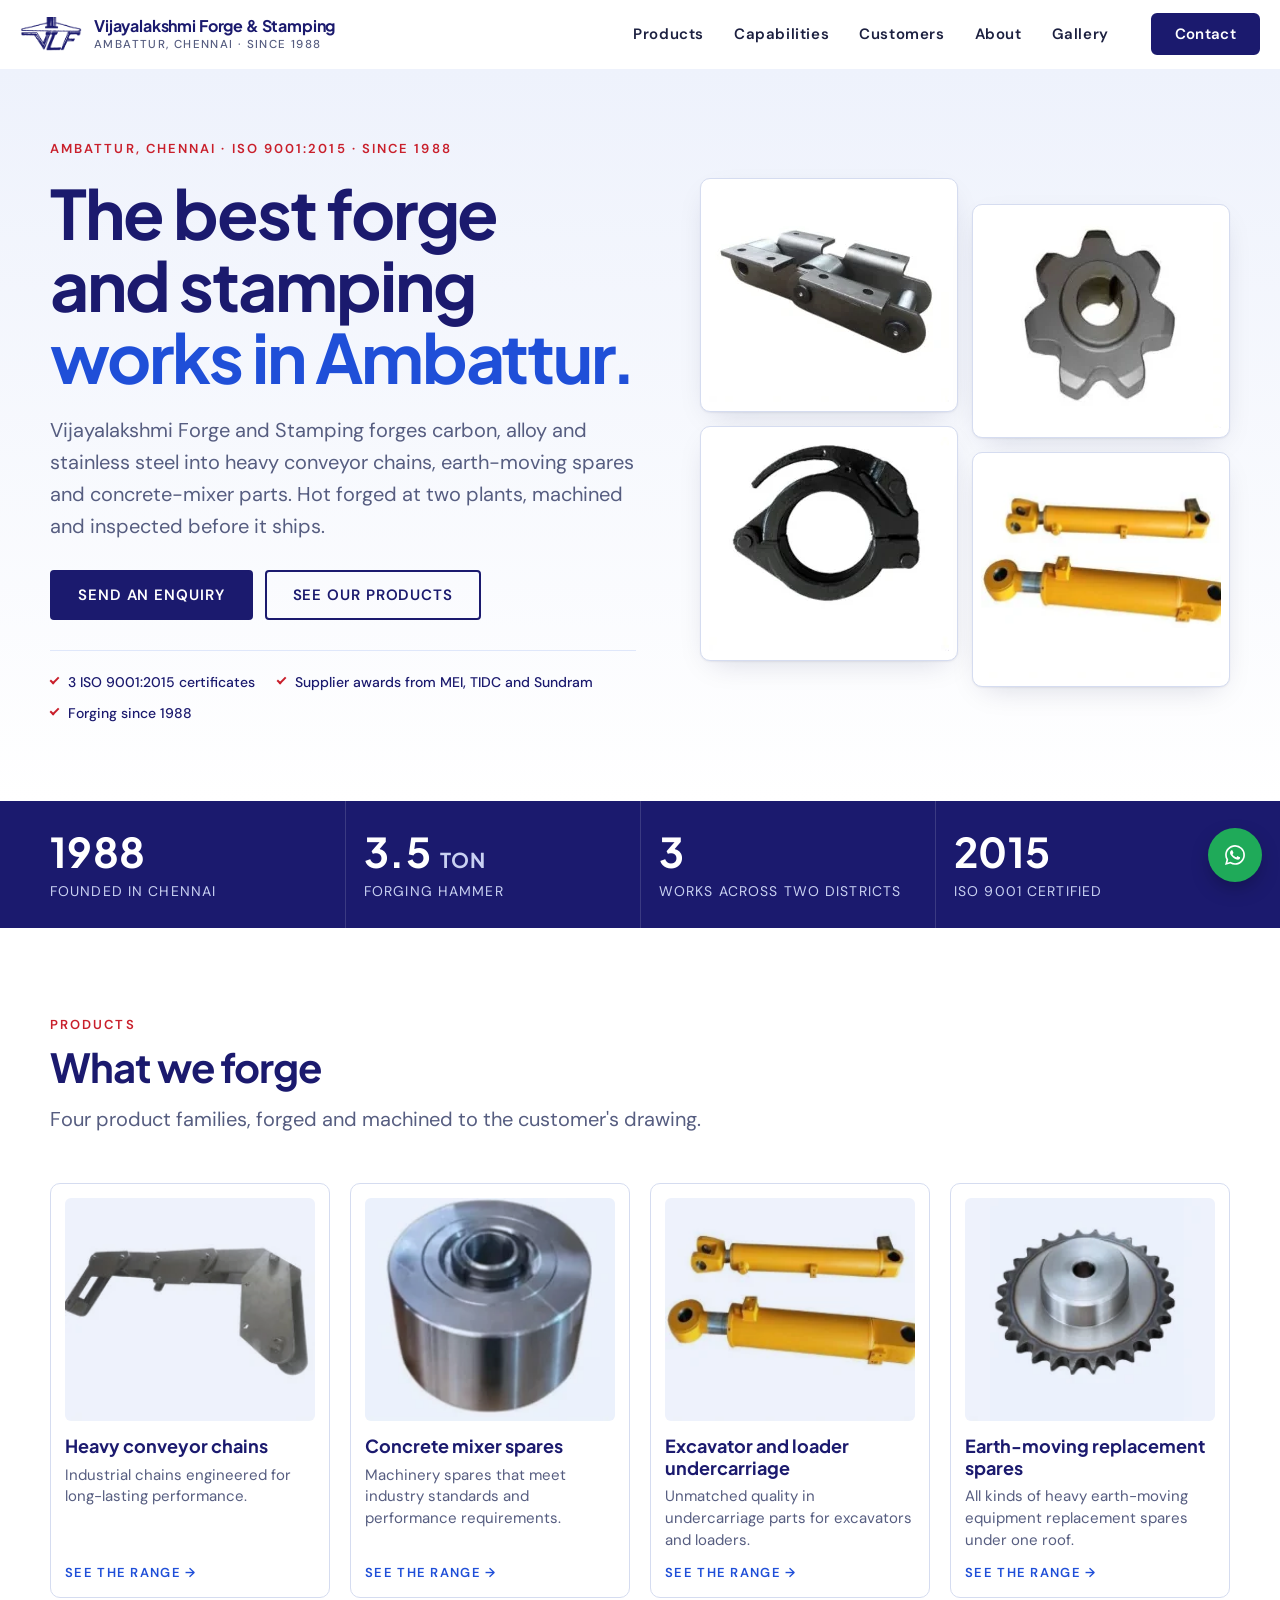
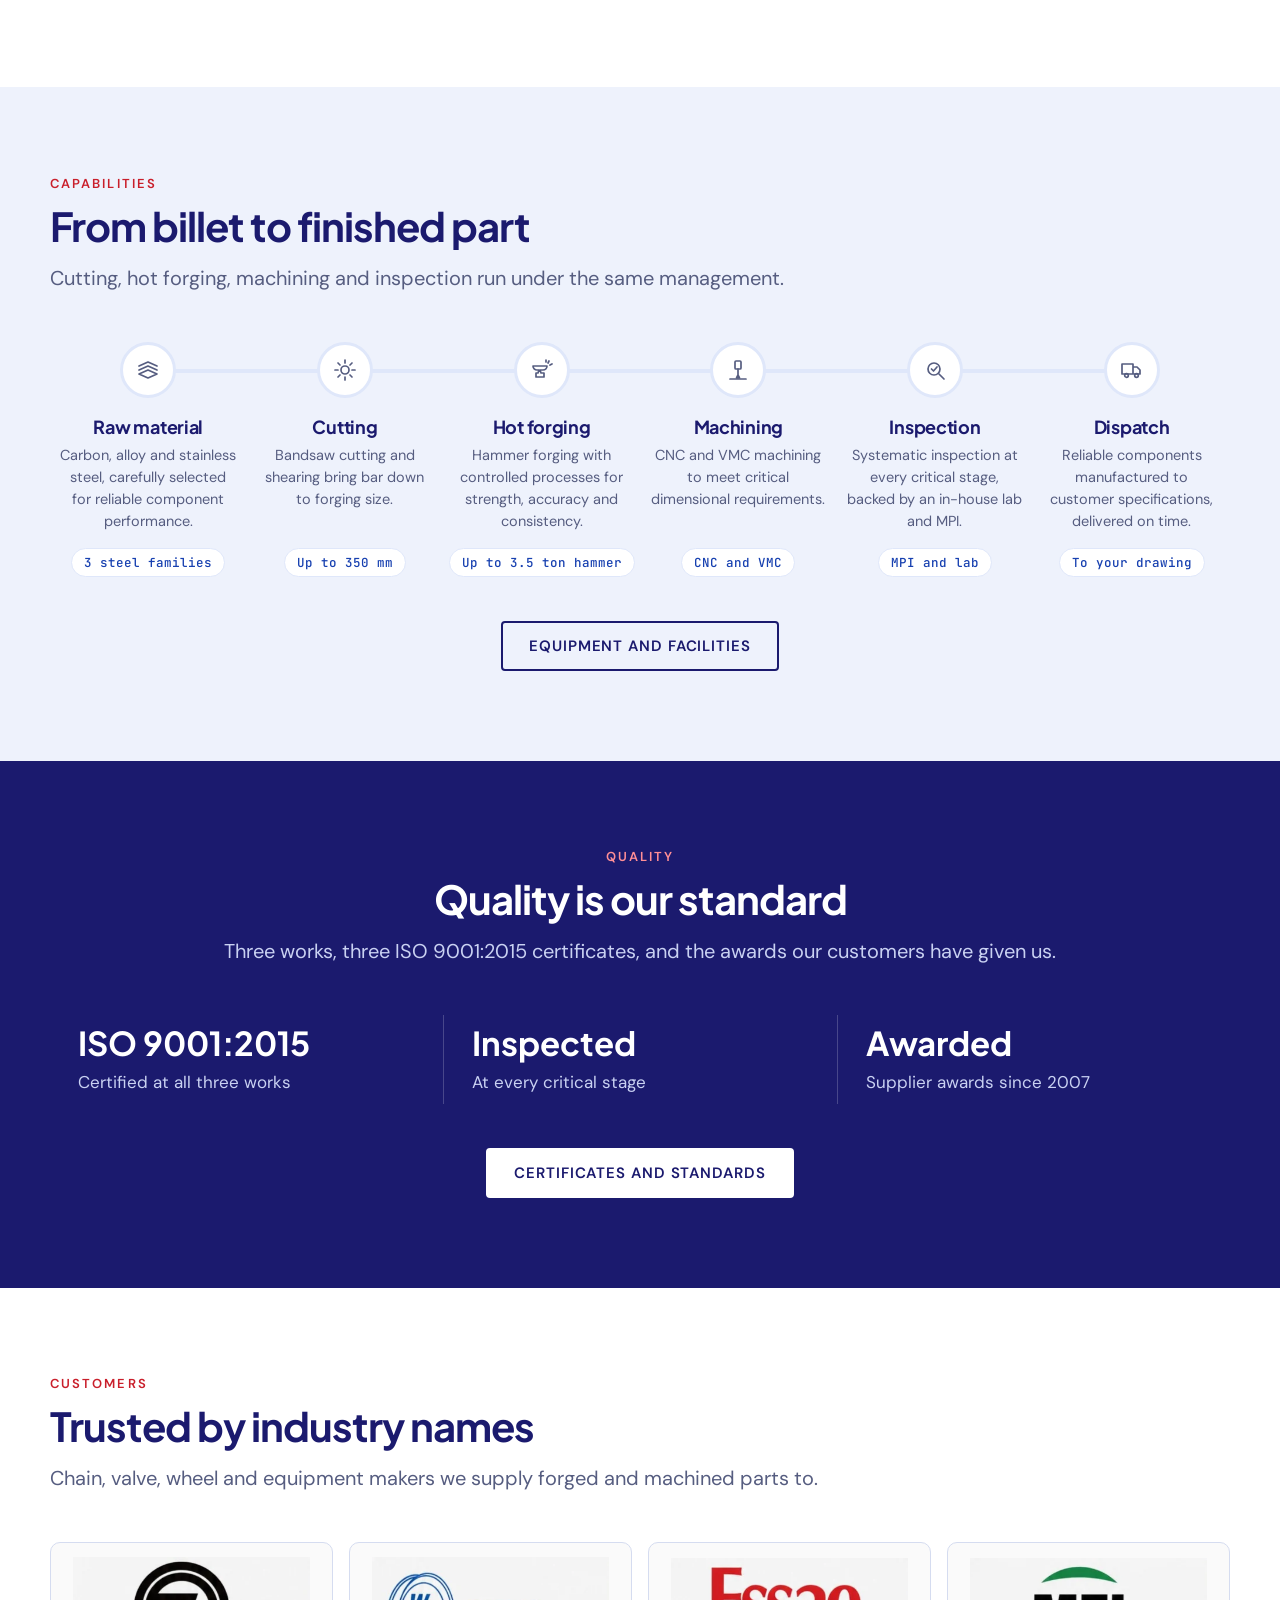
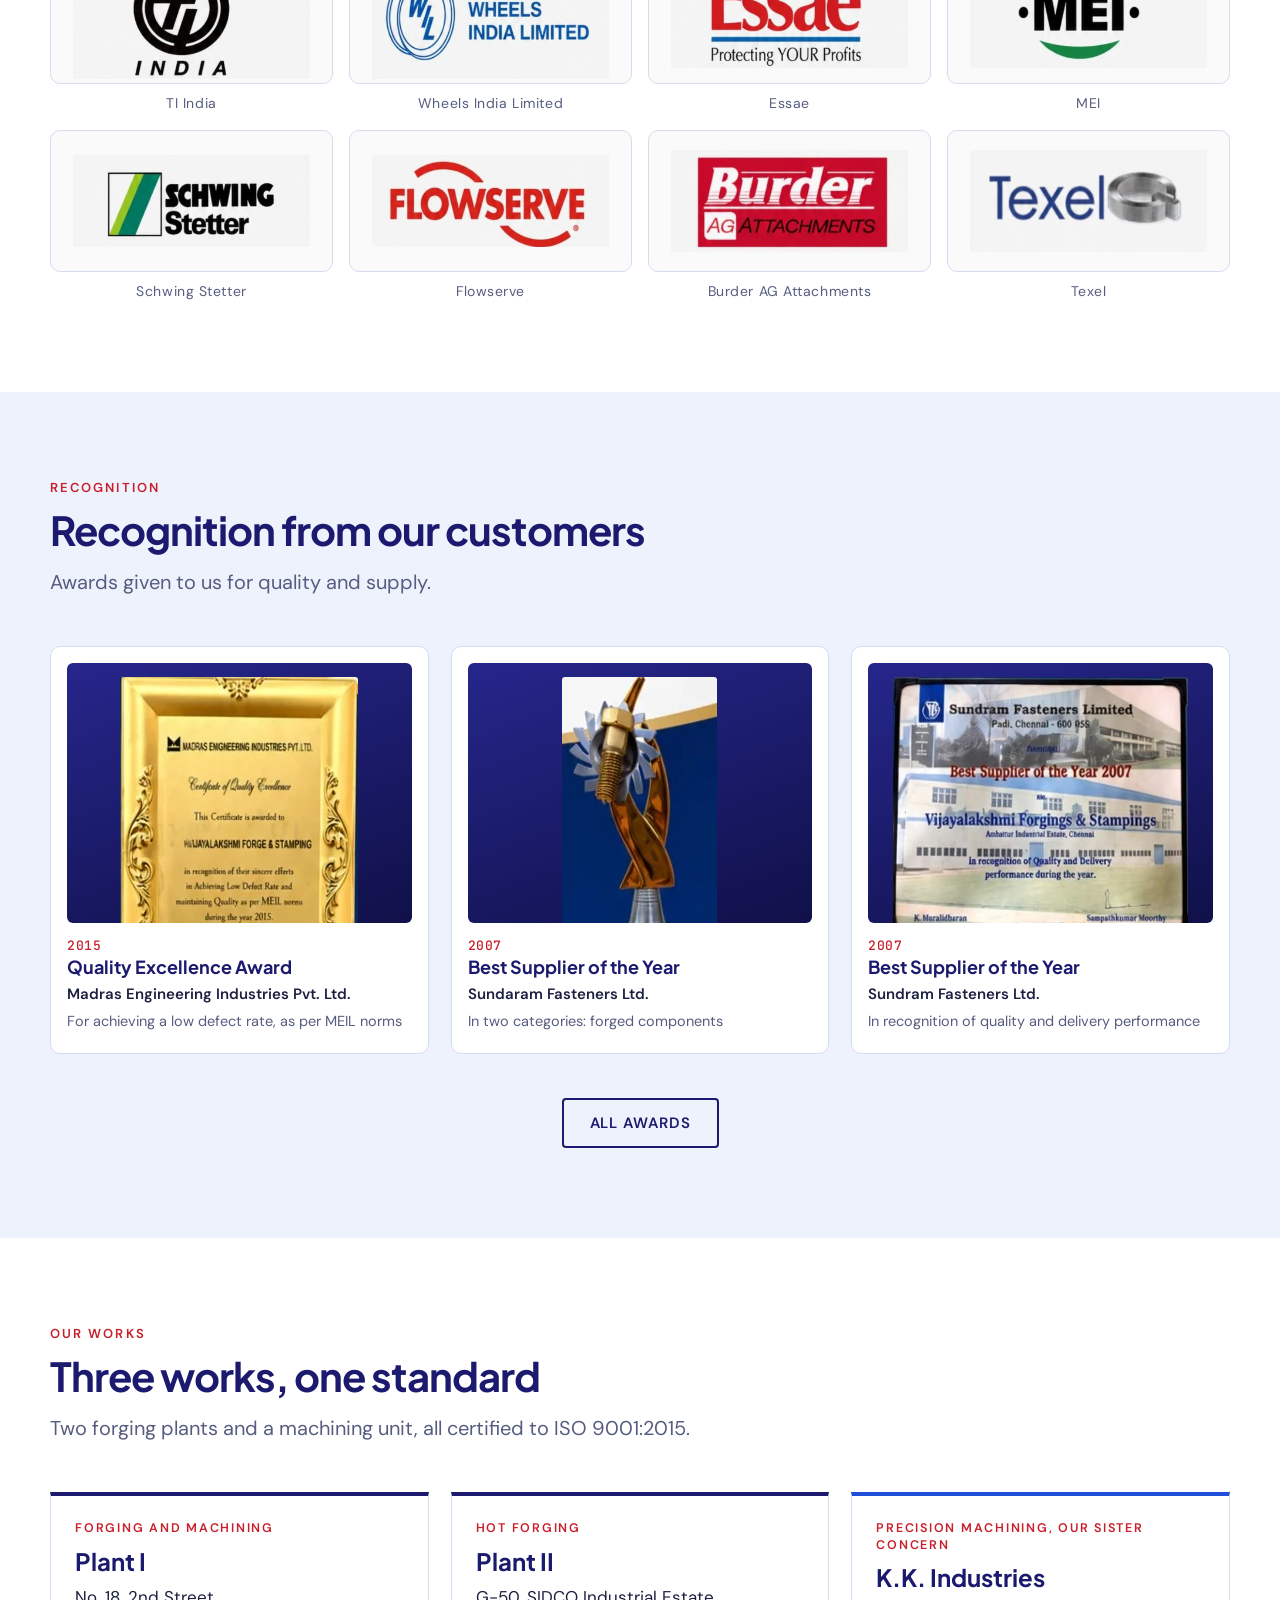
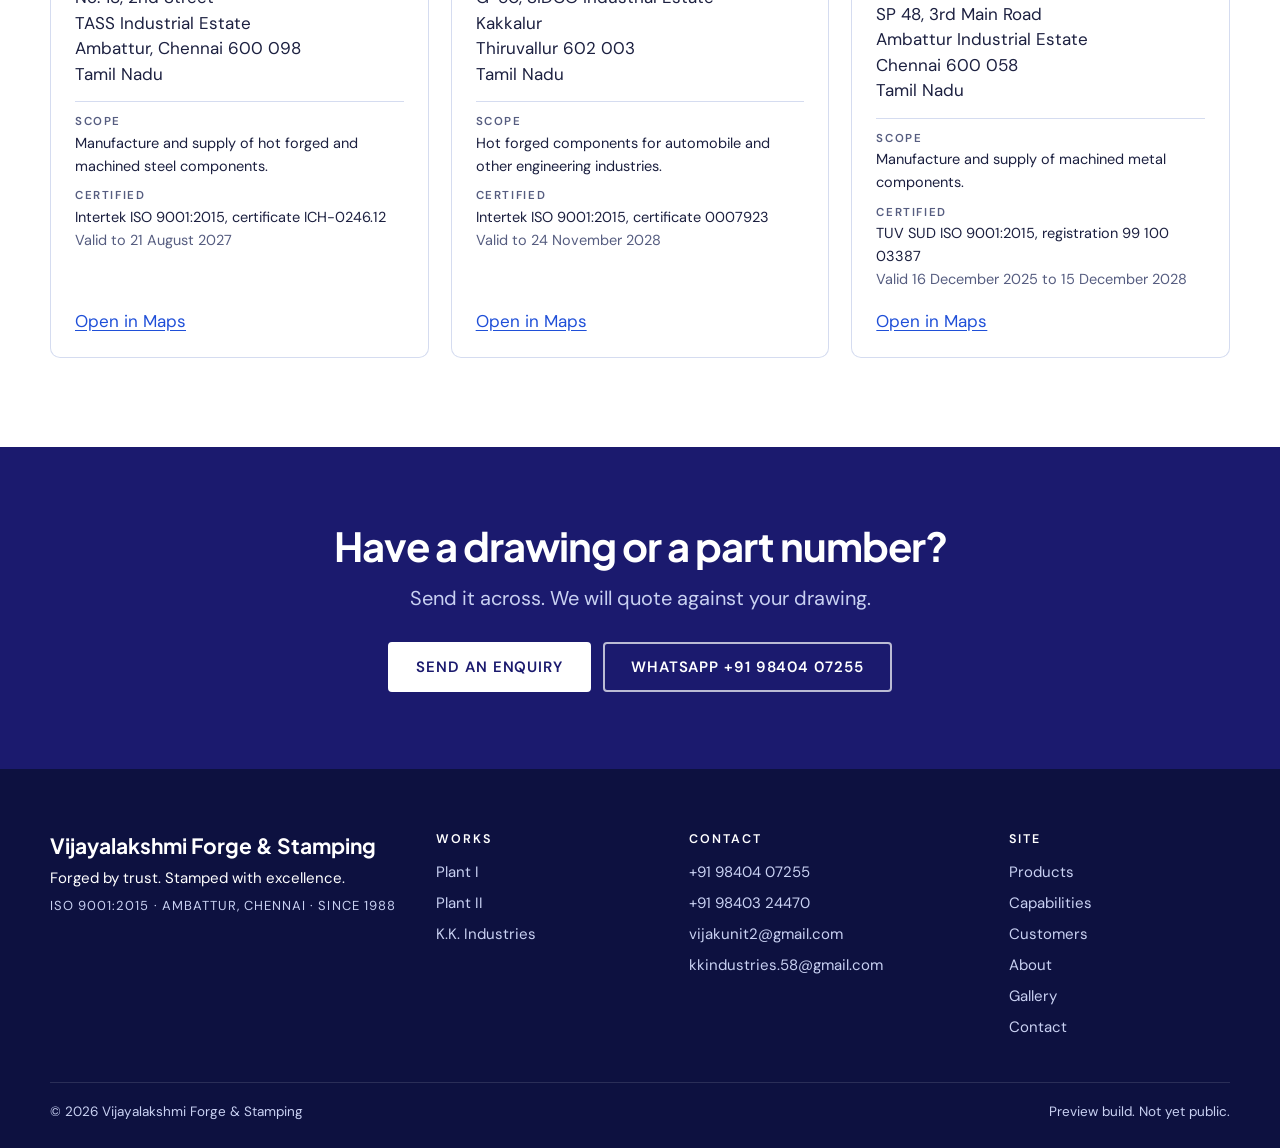
==== commit 4bca9daf: "Remove the decorative red bars under headers, hero and CTA Co-Authored-By: Claude Sonnet 5.5 <norepl" ====
--- a/index.html
+++ b/index.html
@@ -16,7 +16,7 @@
 <link rel="preconnect" href="https://fonts.googleapis.com">
 <link rel="preconnect" href="https://fonts.gstatic.com" crossorigin>
 <link rel="stylesheet" href="https://fonts.googleapis.com/css2?family=Plus+Jakarta+Sans:wght@600;700;800&family=DM+Sans:wght@400;500;600;700&family=JetBrains+Mono:wght@400;500&display=swap">
-<link rel="stylesheet" href="styles.css?v=e67d5f6c2ff5">
+<link rel="stylesheet" href="styles.css?v=ab4e418bc145">
 </head>
 <body>
 <a class="skip" href="#main">Skip to content</a>
--- a/styles.css
+++ b/styles.css
@@ -114,7 +114,6 @@
 
 /* ---------------------------------------------------------------- hero --- */
 .hero { background: linear-gradient(180deg, var(--sky) 0%, #fff 100%); padding: clamp(36px, 6vw, 72px) 0 clamp(40px, 6vw, 80px); position: relative; overflow: hidden; }
-.hero::after { content: ""; position: absolute; left: 0; right: 0; bottom: 0; height: 4px; background: linear-gradient(90deg, var(--navy) 0 70%, var(--red) 70% 100%); }
 .hero__in { display: grid; grid-template-columns: 1.05fr .95fr; gap: clamp(28px, 5vw, 64px); align-items: center; }
 .hero__eyebrow { font: 600 13px/1.3 var(--f-body); letter-spacing: .16em; text-transform: uppercase; color: var(--red); margin-bottom: 18px; }
 .hero__title { font-size: clamp(36px, 5.4vw, 68px); line-height: 1.06; letter-spacing: -.03em; }
@@ -152,8 +151,7 @@
 .sec__head--mid .lede { margin-inline: auto; }
 .sec__more { margin-top: clamp(28px, 4vw, 44px); text-align: center; }
 
-.subhero { background: linear-gradient(180deg, var(--sky), #fff); padding: clamp(40px, 6vw, 76px) 0 clamp(28px, 4vw, 44px); border-bottom: 1px solid var(--line); position: relative; }
-.subhero::after { content: ""; position: absolute; left: 0; bottom: -1px; height: 4px; width: min(220px, 40%); background: var(--red); }
+.subhero { background: linear-gradient(180deg, var(--sky), #fff); padding: clamp(40px, 6vw, 76px) 0 clamp(28px, 4vw, 44px); border-bottom: 1px solid var(--line); }
 .subhero__in { width: min(100% - var(--gut) * 2, var(--wrap)); margin-inline: auto; }
 
 /* home product tiles */
@@ -242,7 +240,6 @@
 
 /* CTA band */
 .band { background: var(--navy); color: #fff; padding: clamp(48px, 6vw, 80px) 0; text-align: center; position: relative; }
-.band::before { content: ""; position: absolute; left: 0; top: 0; height: 4px; width: min(220px, 40%); background: var(--red); }
 .band .h2 { color: #fff; }
 .band .lede { margin-inline: auto; color: var(--on-navy); }
 .band__act { display: flex; flex-wrap: wrap; gap: 12px; justify-content: center; margin-top: 28px; }
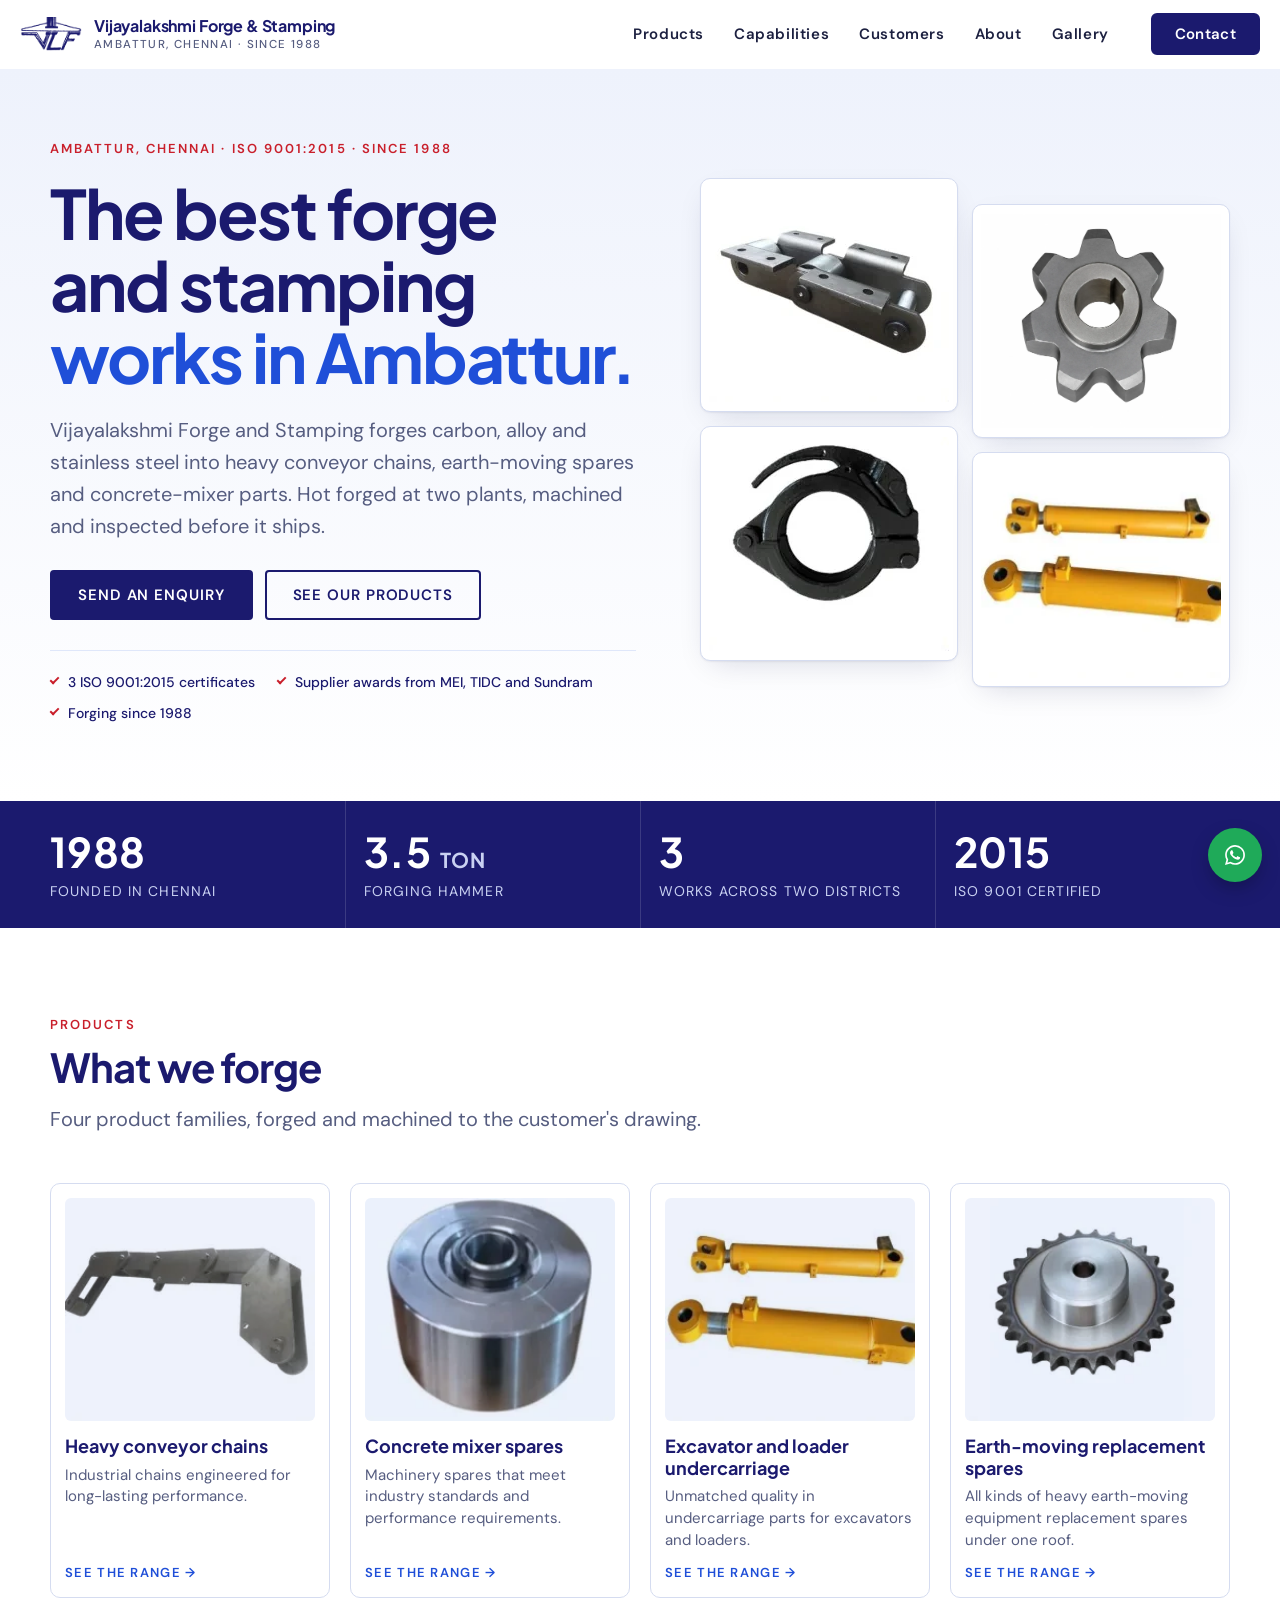
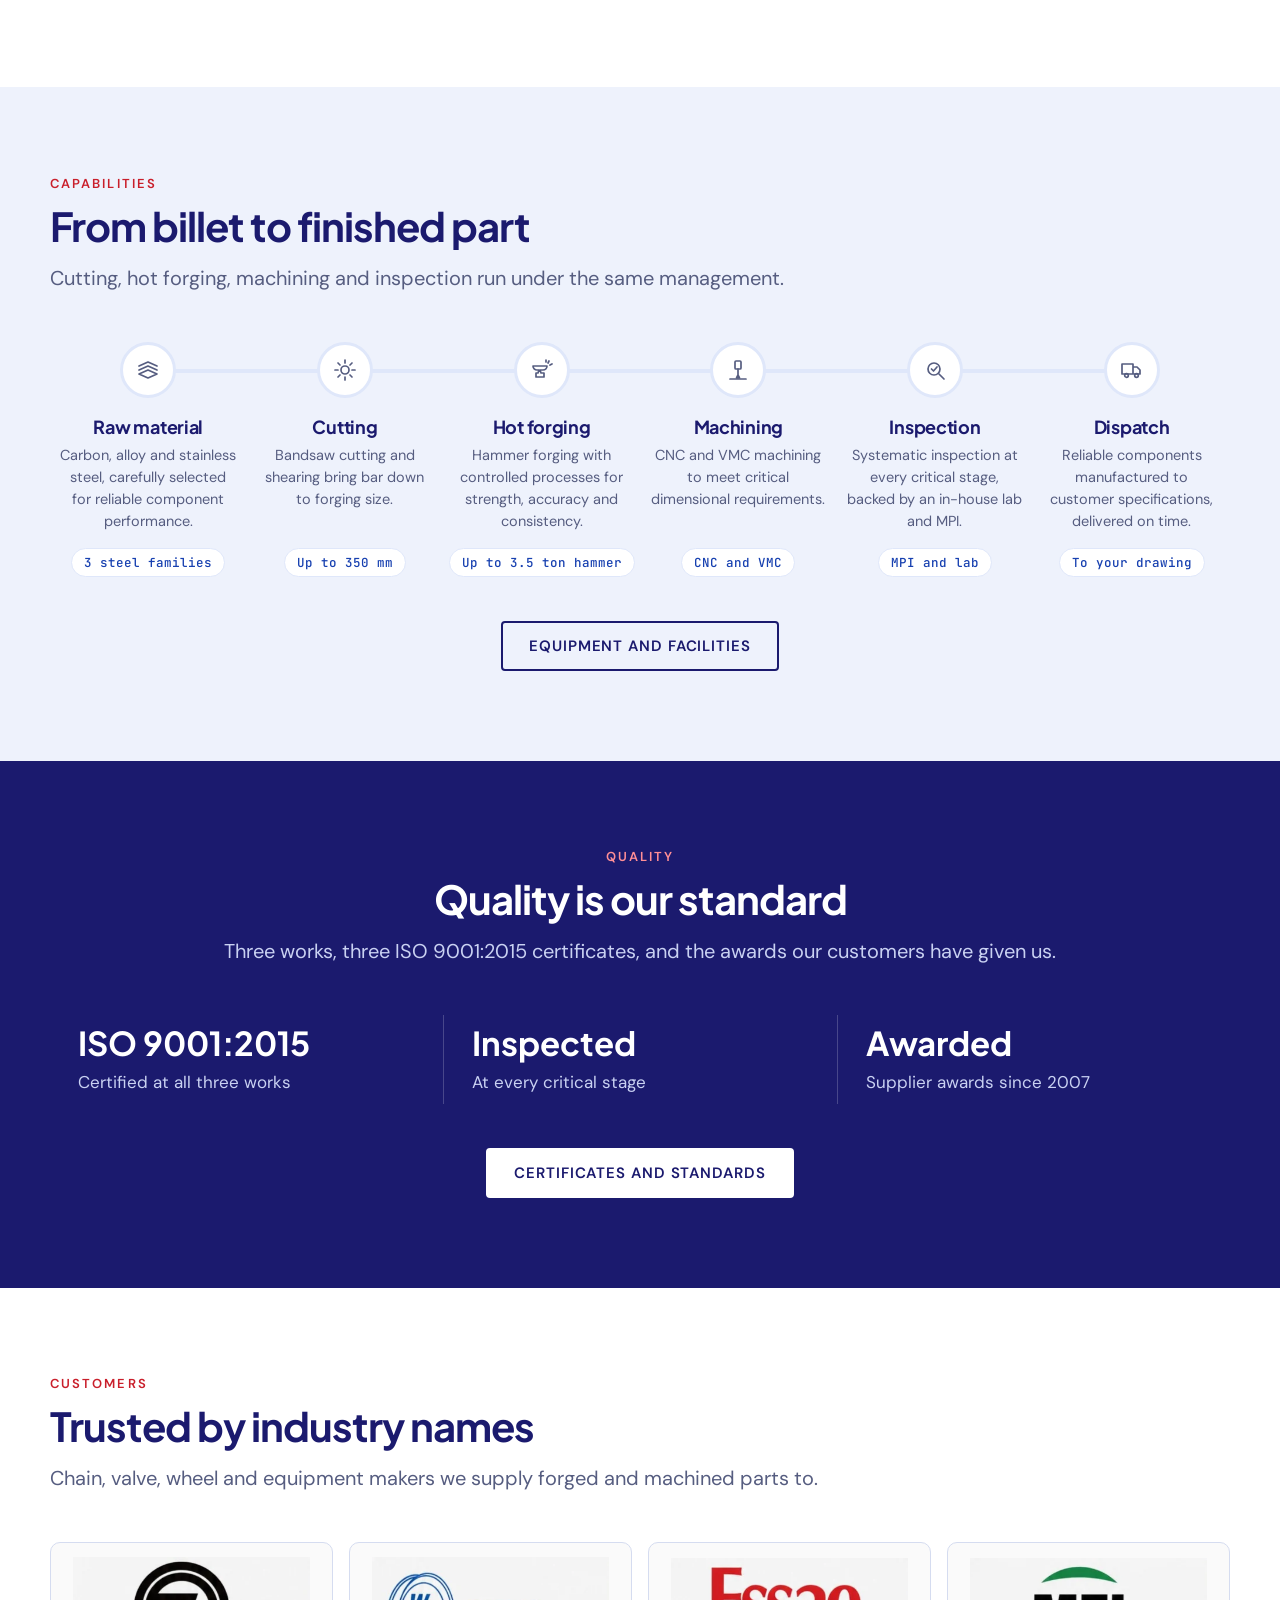
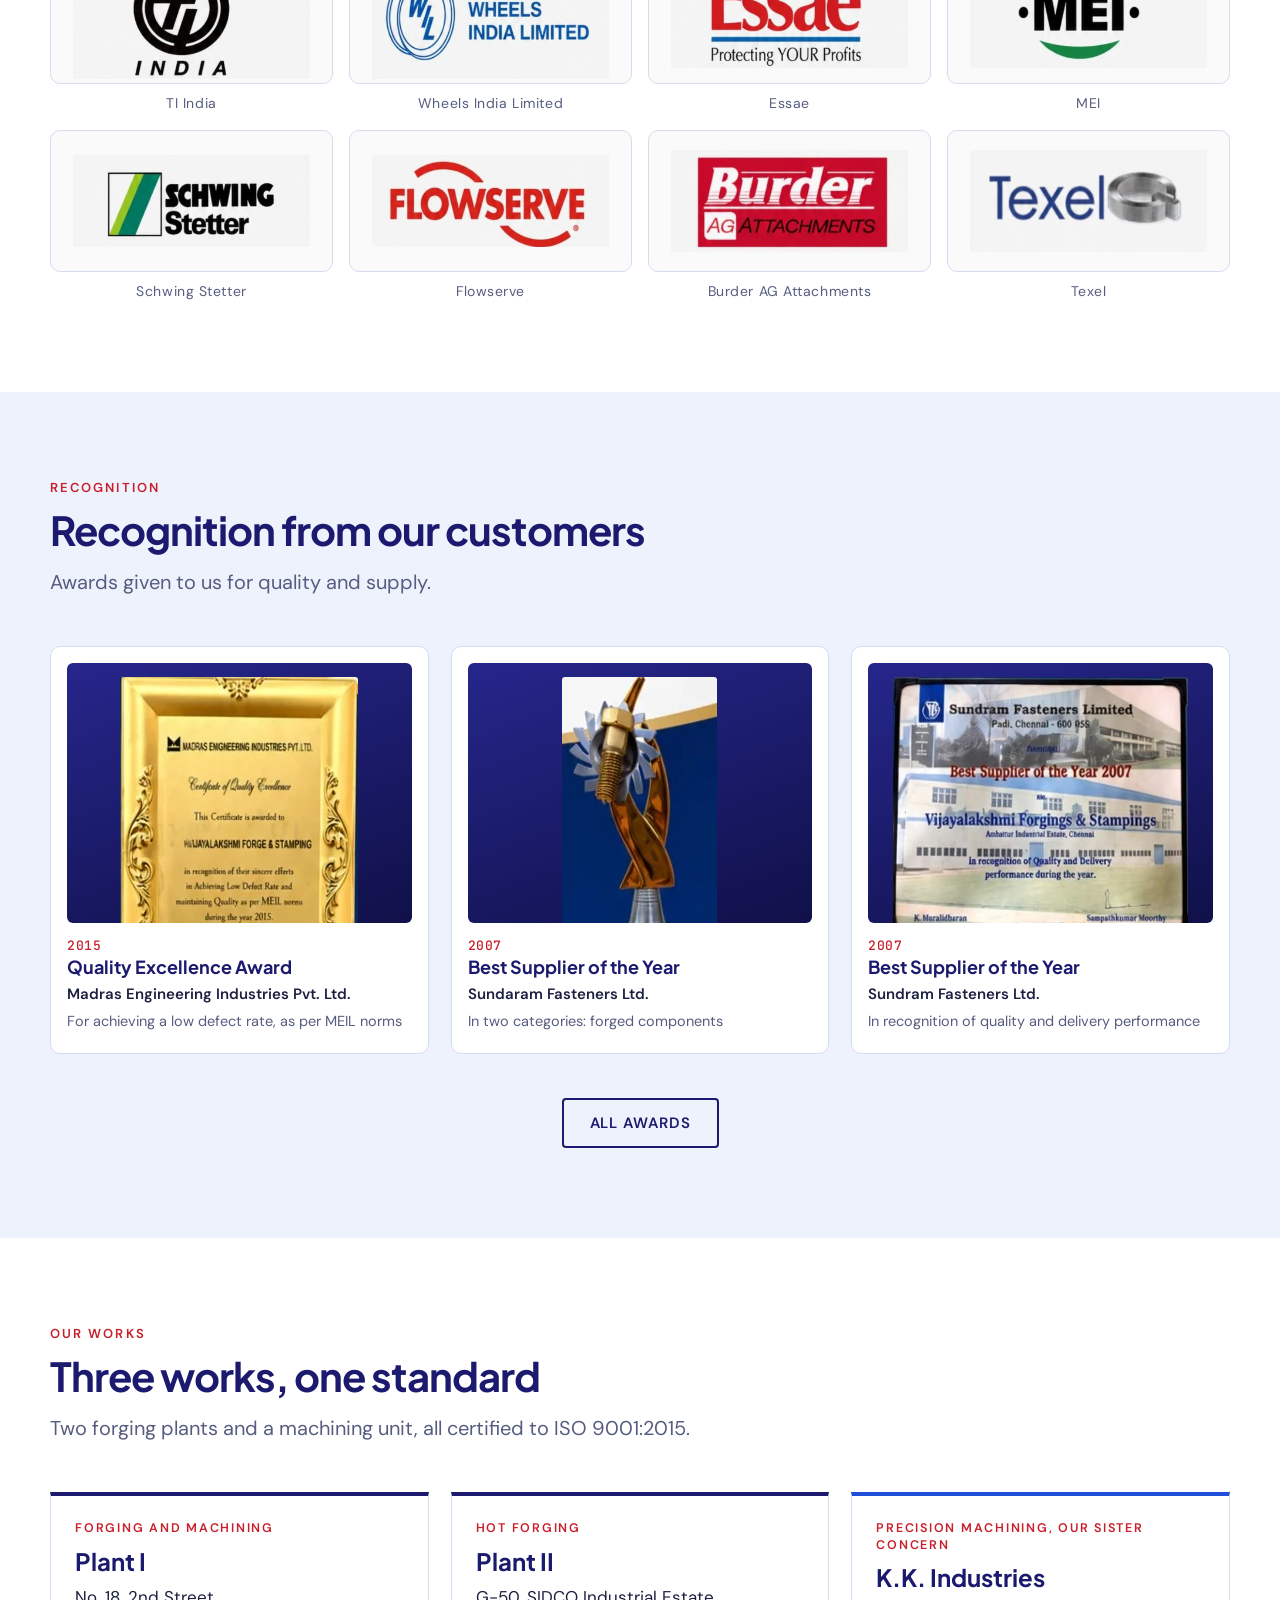
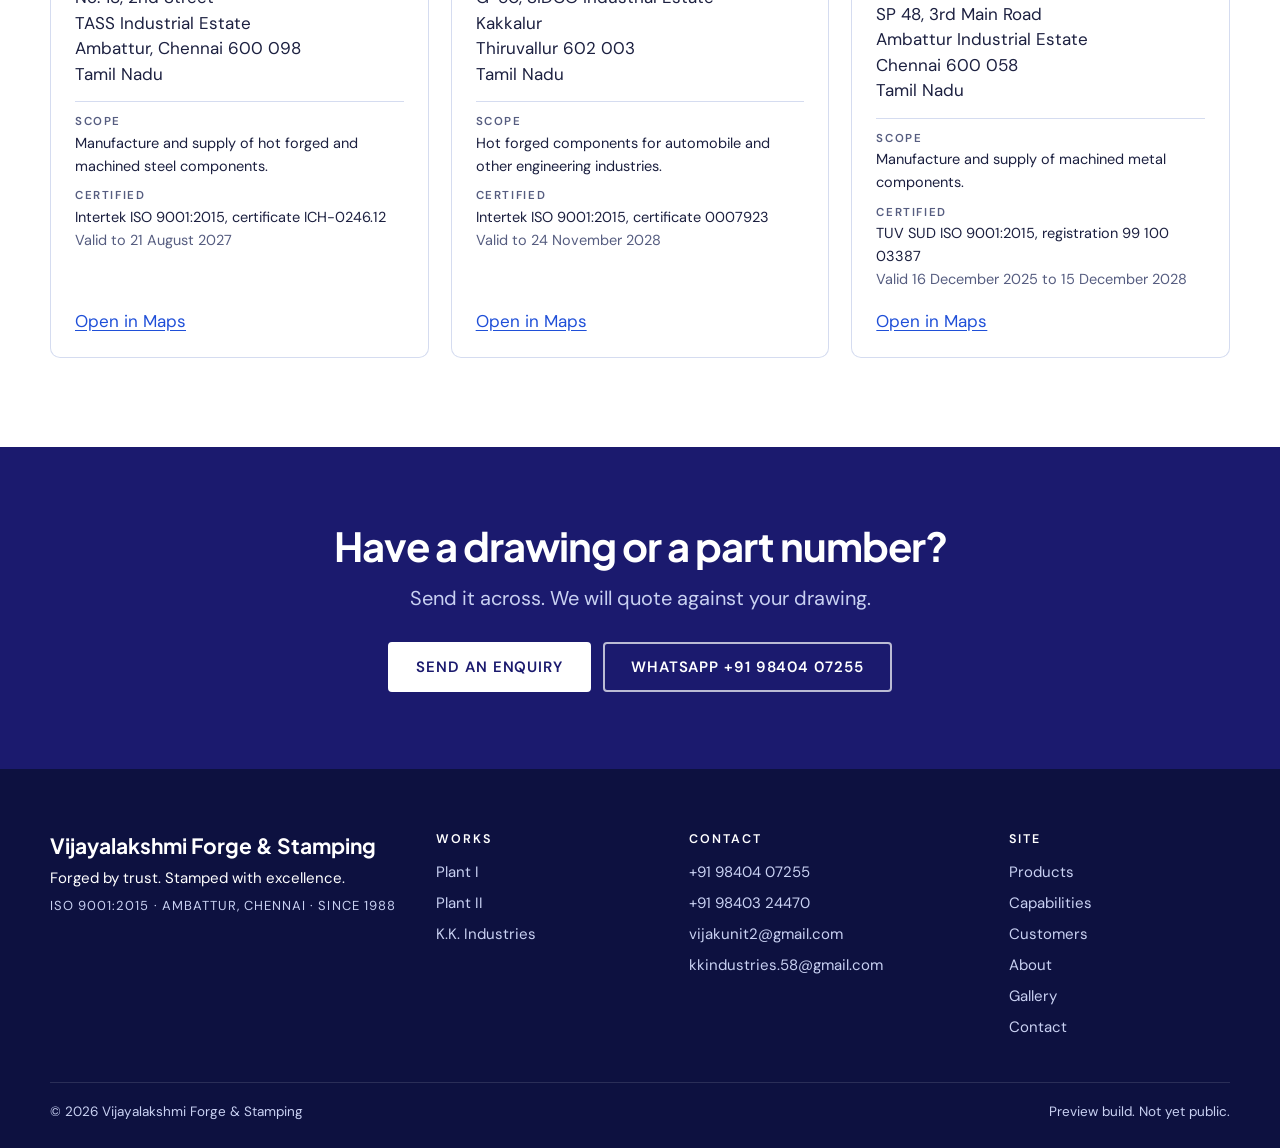
==== commit 3a8225d7: "HD sprocket and a script for dropping in HD originals Co-Authored-By: Claude Sonnet 5.5 <noreply@ant" ====
--- a/index.html
+++ b/index.html
@@ -82,7 +82,7 @@
       </div>
       <ul class="hero__proof"><li>3 ISO 9001:2015 certificates</li><li>Supplier awards from MEI, TIDC and Sundram</li><li>Forging since 1988</li></ul>
     </div>
-    <div class="hero__shots" aria-hidden="true"><figure class="hshot hshot--1"><img src="assets/img/p-chain-02.webp" alt="" width="240" height="214" sizes="(max-width:900px) 40vw, 18vw"></figure><figure class="hshot hshot--2"><img src="assets/img/p-under-05.webp" alt="" width="240" height="214" sizes="(max-width:900px) 40vw, 18vw"></figure><figure class="hshot hshot--3"><img src="assets/img/p-mixer-08.webp" alt="" width="240" height="214" sizes="(max-width:900px) 40vw, 18vw"></figure><figure class="hshot hshot--4"><img src="assets/img/p-under-01.webp" alt="" width="238" height="214" sizes="(max-width:900px) 40vw, 18vw"></figure></div>
+    <div class="hero__shots" aria-hidden="true"><figure class="hshot hshot--1"><img src="assets/img/p-chain-02.webp" alt="" width="240" height="214" sizes="(max-width:900px) 40vw, 18vw"></figure><figure class="hshot hshot--2"><img src="assets/img/p-under-05.webp" alt="" width="1200" height="1070" sizes="(max-width:900px) 40vw, 18vw"></figure><figure class="hshot hshot--3"><img src="assets/img/p-mixer-08.webp" alt="" width="240" height="214" sizes="(max-width:900px) 40vw, 18vw"></figure><figure class="hshot hshot--4"><img src="assets/img/p-under-01.webp" alt="" width="238" height="214" sizes="(max-width:900px) 40vw, 18vw"></figure></div>
   </div>
 </section>
 
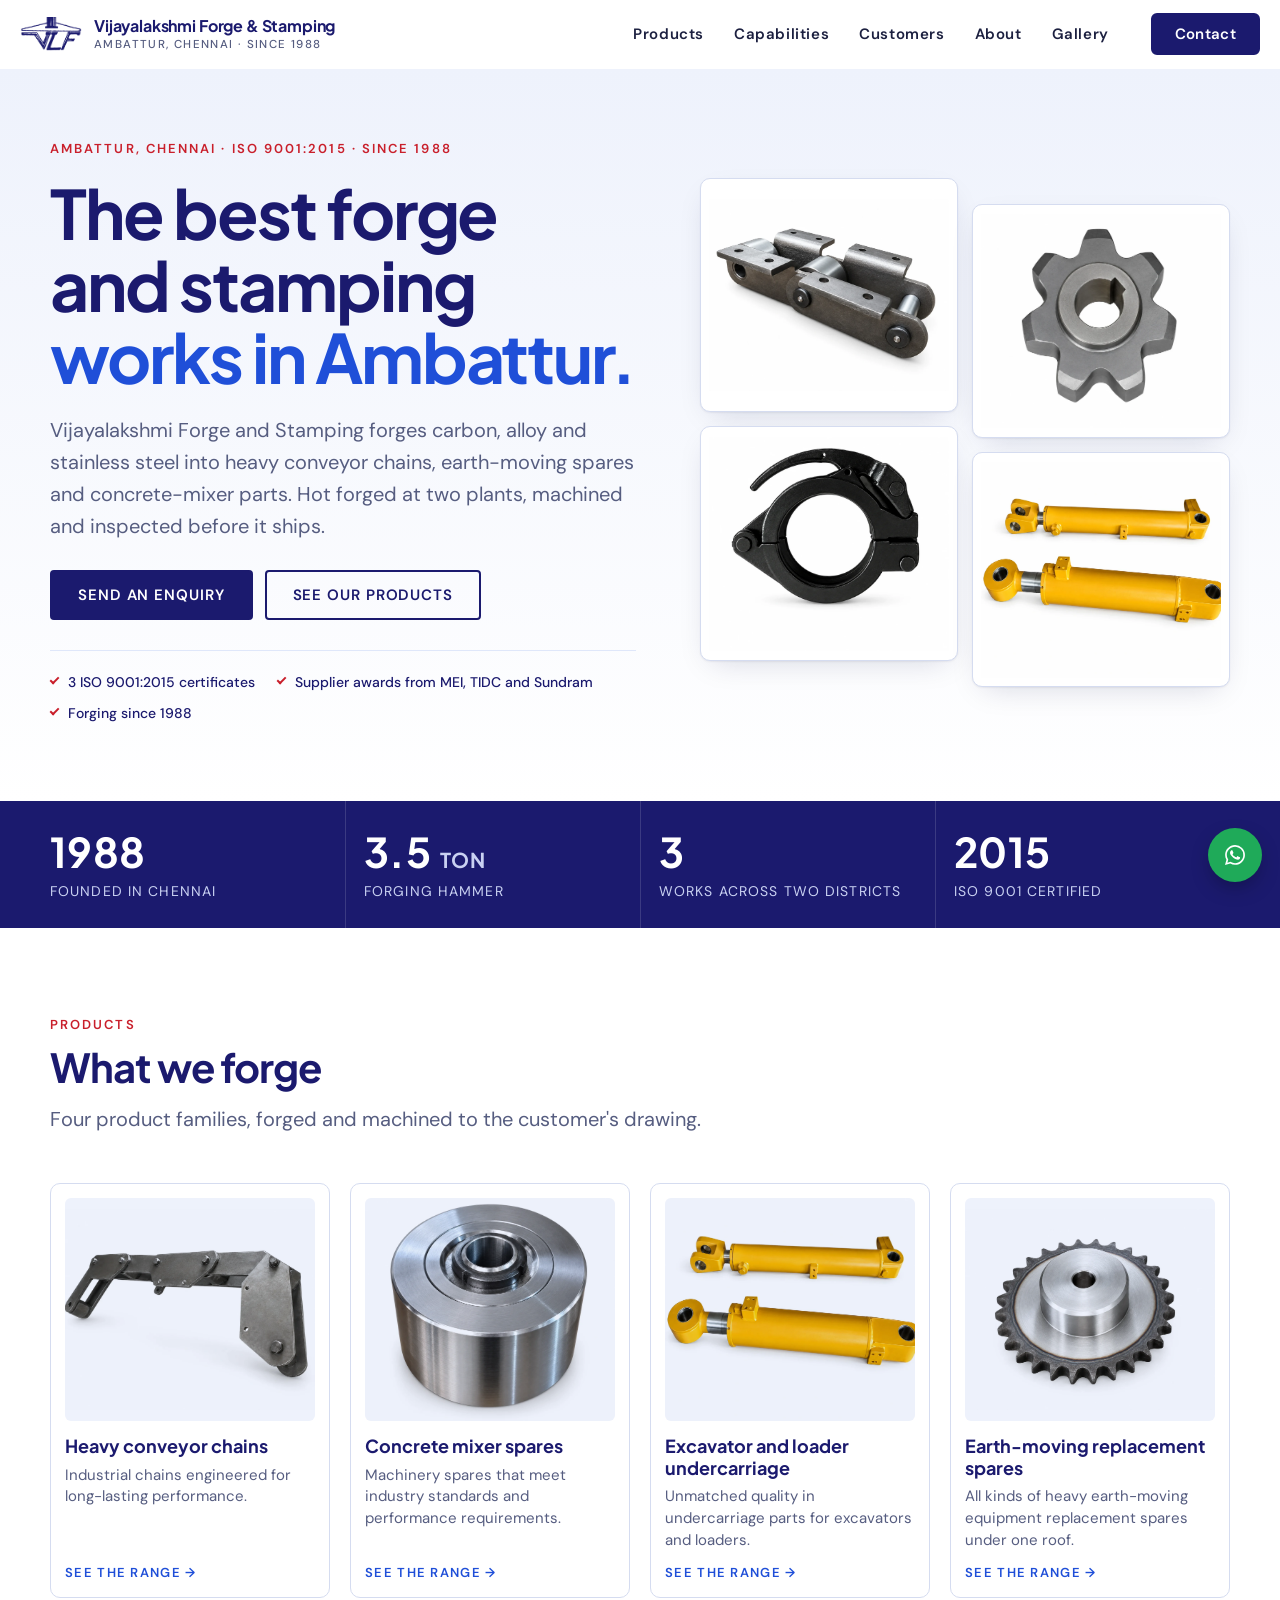
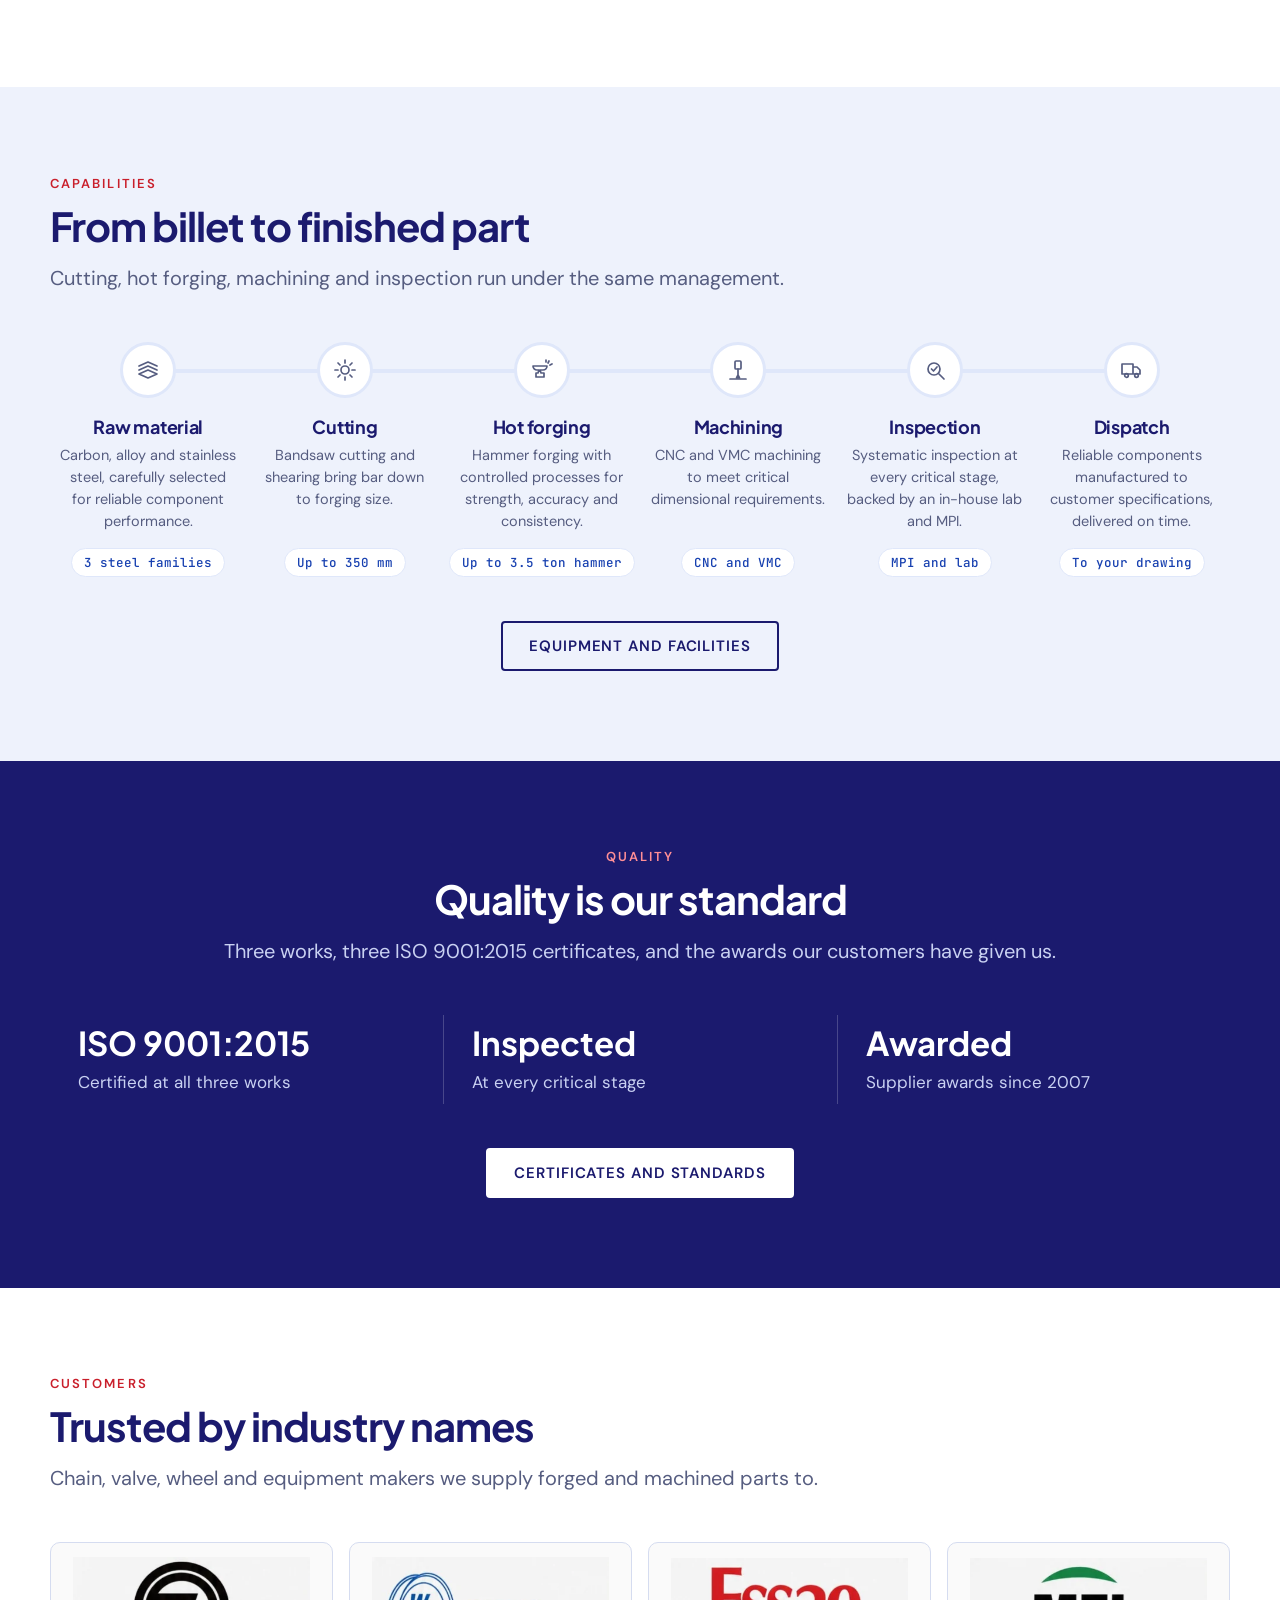
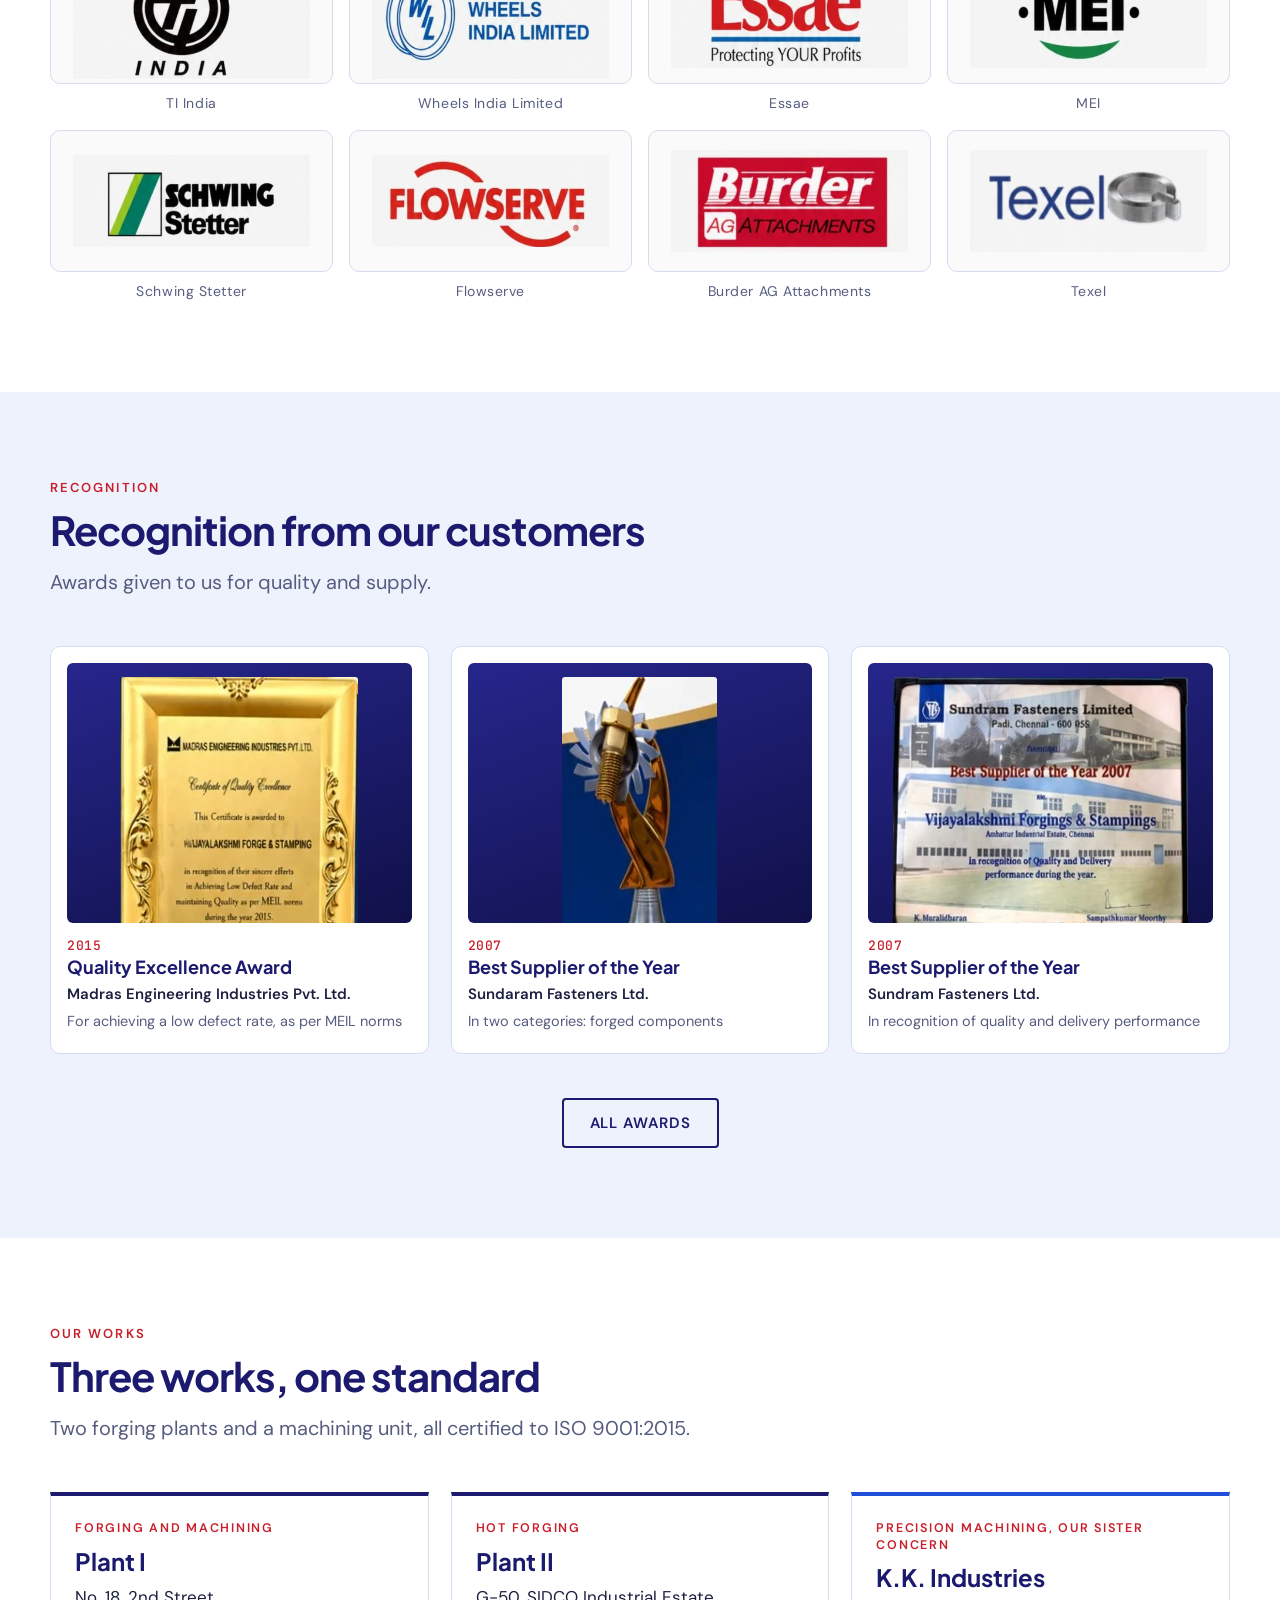
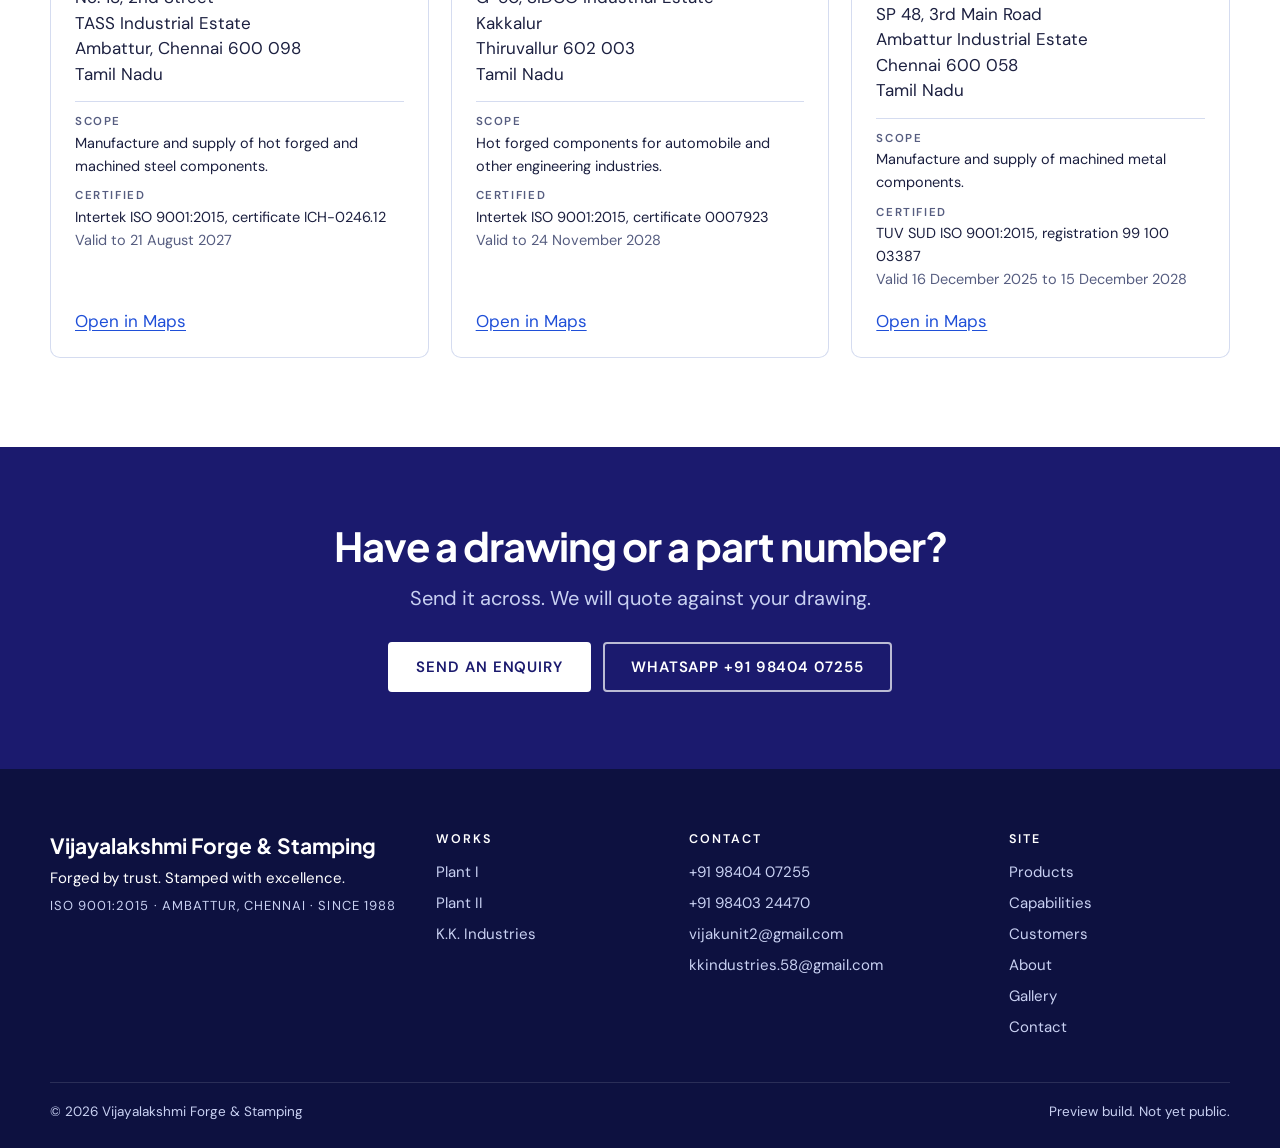
==== commit fad932fb: "Refurbished HD product images (1400 px) Co-Authored-By: Claude Sonnet 5.5 <noreply@anthropic.com>" ====
--- a/index.html
+++ b/index.html
@@ -82,7 +82,7 @@
       </div>
       <ul class="hero__proof"><li>3 ISO 9001:2015 certificates</li><li>Supplier awards from MEI, TIDC and Sundram</li><li>Forging since 1988</li></ul>
     </div>
-    <div class="hero__shots" aria-hidden="true"><figure class="hshot hshot--1"><img src="assets/img/p-chain-02.webp" alt="" width="240" height="214" sizes="(max-width:900px) 40vw, 18vw"></figure><figure class="hshot hshot--2"><img src="assets/img/p-under-05.webp" alt="" width="1200" height="1070" sizes="(max-width:900px) 40vw, 18vw"></figure><figure class="hshot hshot--3"><img src="assets/img/p-mixer-08.webp" alt="" width="240" height="214" sizes="(max-width:900px) 40vw, 18vw"></figure><figure class="hshot hshot--4"><img src="assets/img/p-under-01.webp" alt="" width="238" height="214" sizes="(max-width:900px) 40vw, 18vw"></figure></div>
+    <div class="hero__shots" aria-hidden="true"><figure class="hshot hshot--1"><img src="assets/img/p-chain-02.webp" alt="" width="1400" height="1121" sizes="(max-width:900px) 40vw, 18vw"></figure><figure class="hshot hshot--2"><img src="assets/img/p-under-05.webp" alt="" width="1200" height="1070" sizes="(max-width:900px) 40vw, 18vw"></figure><figure class="hshot hshot--3"><img src="assets/img/p-mixer-08.webp" alt="" width="1400" height="1248" sizes="(max-width:900px) 40vw, 18vw"></figure><figure class="hshot hshot--4"><img src="assets/img/p-under-01.webp" alt="" width="1400" height="1258" sizes="(max-width:900px) 40vw, 18vw"></figure></div>
   </div>
 </section>
 
@@ -96,22 +96,22 @@
   <p class="lede">Four product families, forged and machined to the customer's drawing.</p>
 </div>
     <div class="ptiles"><a class="ptile" href="products#conveyor-chains" data-reveal style="--i:0">
-  <span class="ptile__img"><img src="assets/img/p-chain-01.webp" alt="Forged conveyor chain component" width="238" height="214" loading="lazy" decoding="async" sizes="(max-width:700px) 50vw, 25vw"></span>
+  <span class="ptile__img"><img src="assets/img/p-chain-01.webp" alt="Forged conveyor chain component" width="1400" height="1121" loading="lazy" decoding="async" sizes="(max-width:700px) 50vw, 25vw"></span>
   <h3 class="ptile__name">Heavy conveyor chains</h3>
   <p class="ptile__short">Industrial chains engineered for long-lasting performance.</p>
   <span class="ptile__go">See the range</span>
 </a><a class="ptile" href="products#mixer-spares" data-reveal style="--i:1">
-  <span class="ptile__img"><img src="assets/img/p-mixer-01.webp" alt="Forged concrete mixer spare" width="238" height="214" loading="lazy" decoding="async" sizes="(max-width:700px) 50vw, 25vw"></span>
+  <span class="ptile__img"><img src="assets/img/p-mixer-01.webp" alt="Forged concrete mixer spare" width="1400" height="1258" loading="lazy" decoding="async" sizes="(max-width:700px) 50vw, 25vw"></span>
   <h3 class="ptile__name">Concrete mixer spares</h3>
   <p class="ptile__short">Machinery spares that meet industry standards and performance requirements.</p>
   <span class="ptile__go">See the range</span>
 </a><a class="ptile" href="products#undercarriage" data-reveal style="--i:2">
-  <span class="ptile__img"><img src="assets/img/p-under-01.webp" alt="Forged and machined undercarriage part" width="238" height="214" loading="lazy" decoding="async" sizes="(max-width:700px) 50vw, 25vw"></span>
+  <span class="ptile__img"><img src="assets/img/p-under-01.webp" alt="Forged and machined undercarriage part" width="1400" height="1258" loading="lazy" decoding="async" sizes="(max-width:700px) 50vw, 25vw"></span>
   <h3 class="ptile__name">Excavator and loader undercarriage</h3>
   <p class="ptile__short">Unmatched quality in undercarriage parts for excavators and loaders.</p>
   <span class="ptile__go">See the range</span>
 </a><a class="ptile" href="products#earth-moving" data-reveal style="--i:3">
-  <span class="ptile__img"><img src="assets/img/p-under-04.webp" alt="Replacement spare for heavy earth-moving equipment" width="238" height="214" loading="lazy" decoding="async" sizes="(max-width:700px) 50vw, 25vw"></span>
+  <span class="ptile__img"><img src="assets/img/p-under-04.webp" alt="Replacement spare for heavy earth-moving equipment" width="1400" height="1121" loading="lazy" decoding="async" sizes="(max-width:700px) 50vw, 25vw"></span>
   <h3 class="ptile__name">Earth-moving replacement spares</h3>
   <p class="ptile__short">All kinds of heavy earth-moving equipment replacement spares under one roof.</p>
   <span class="ptile__go">See the range</span>
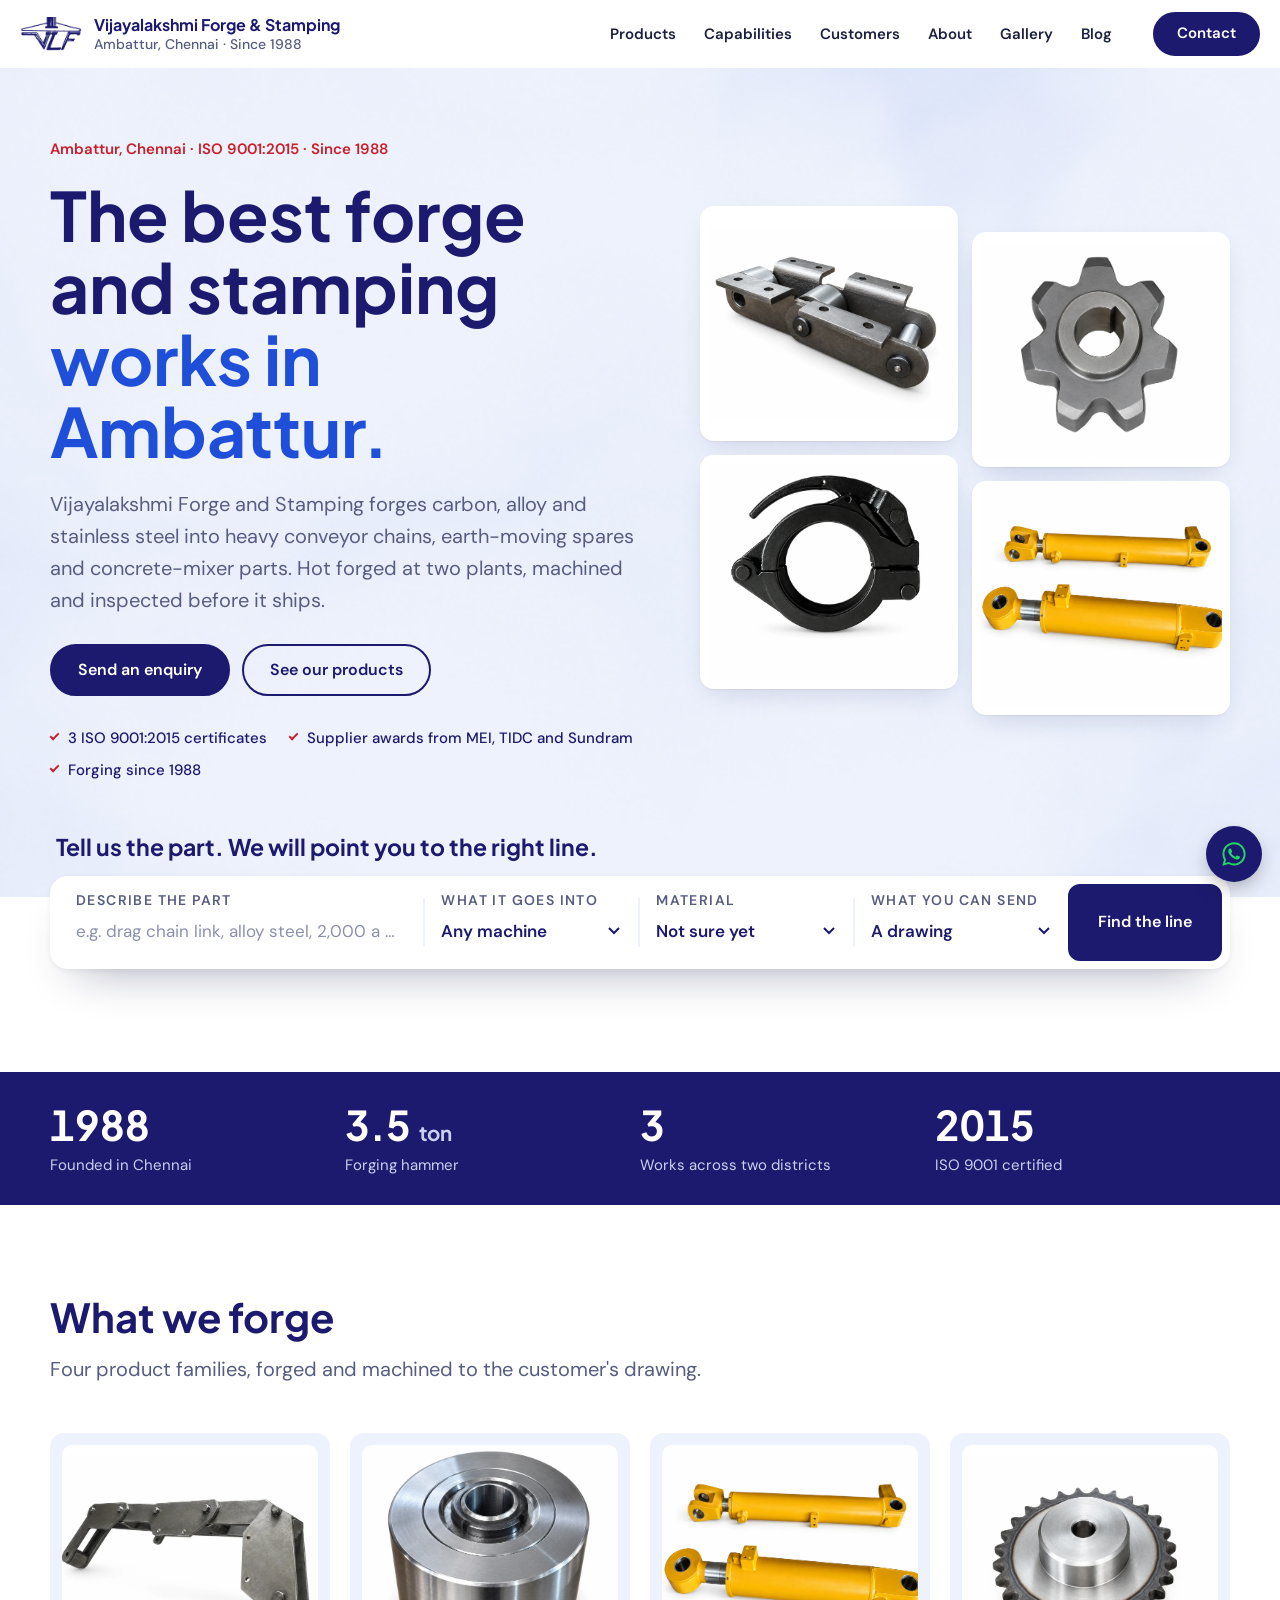
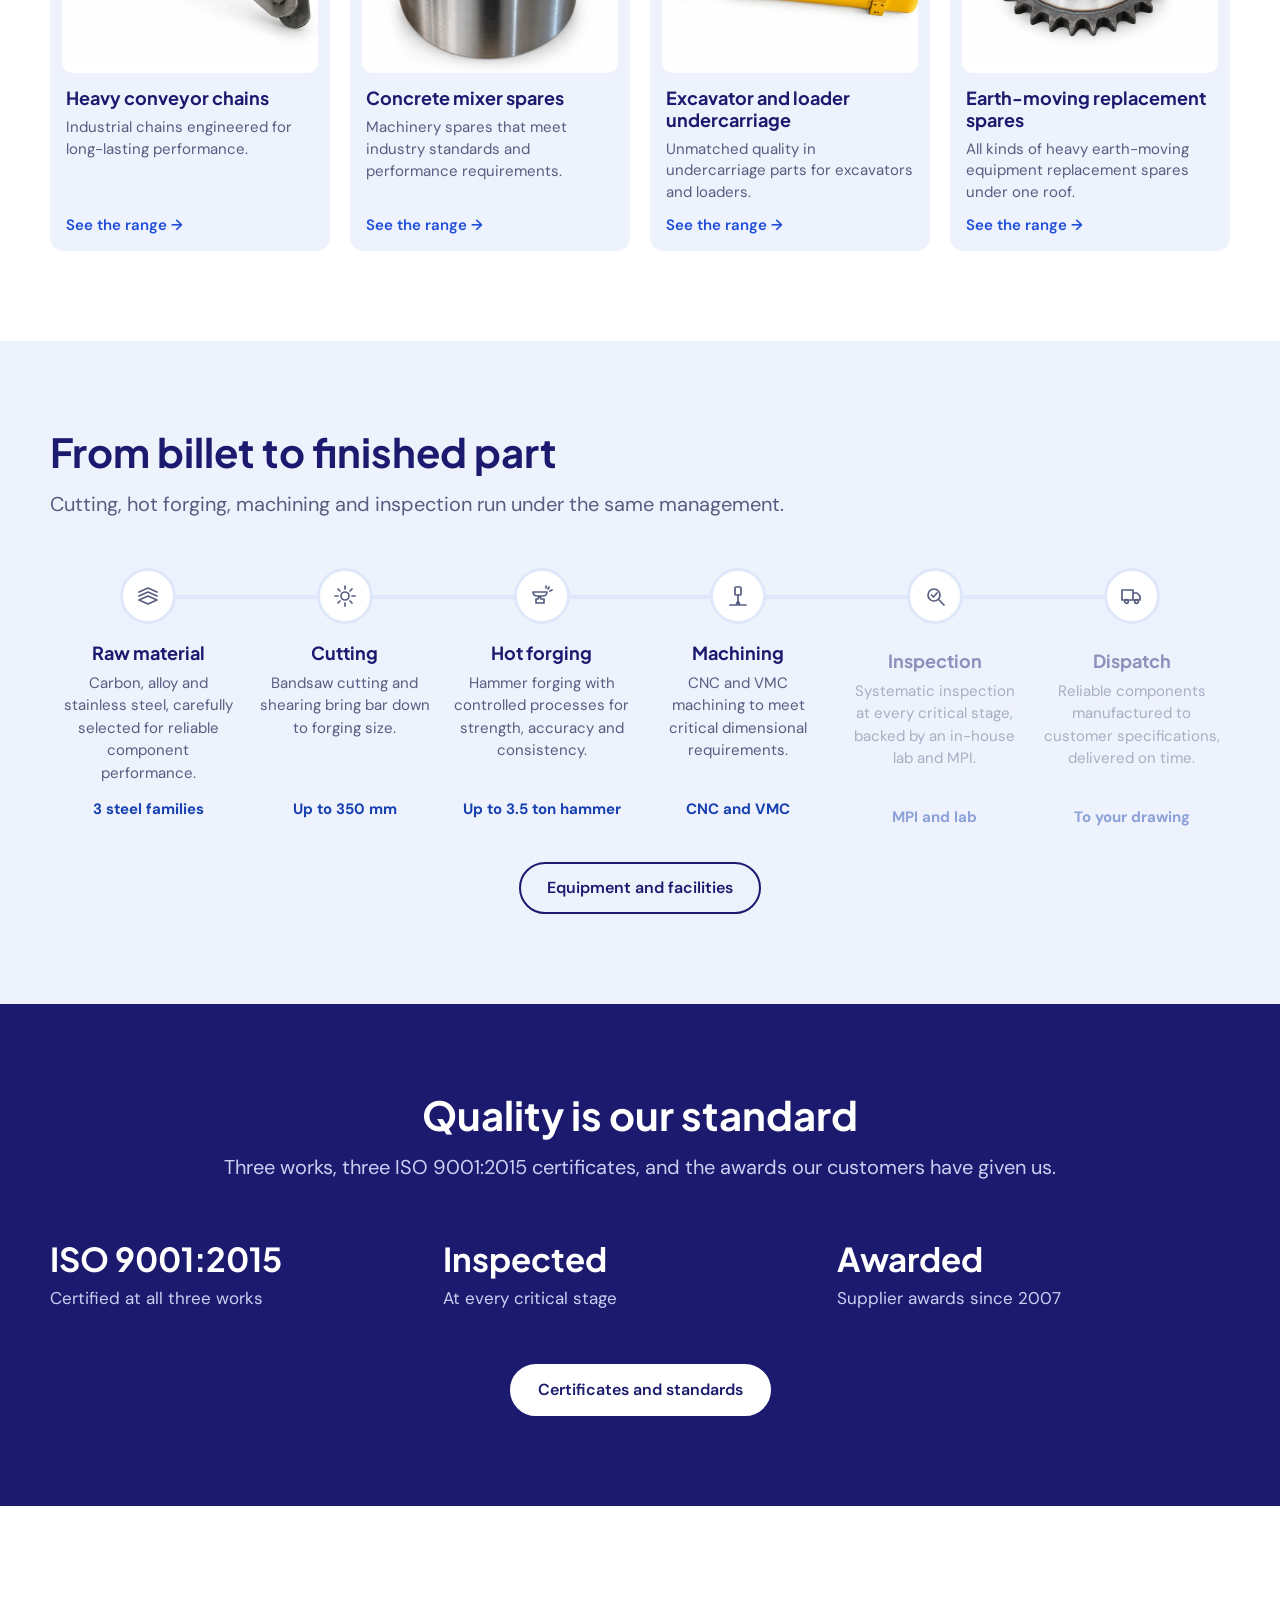
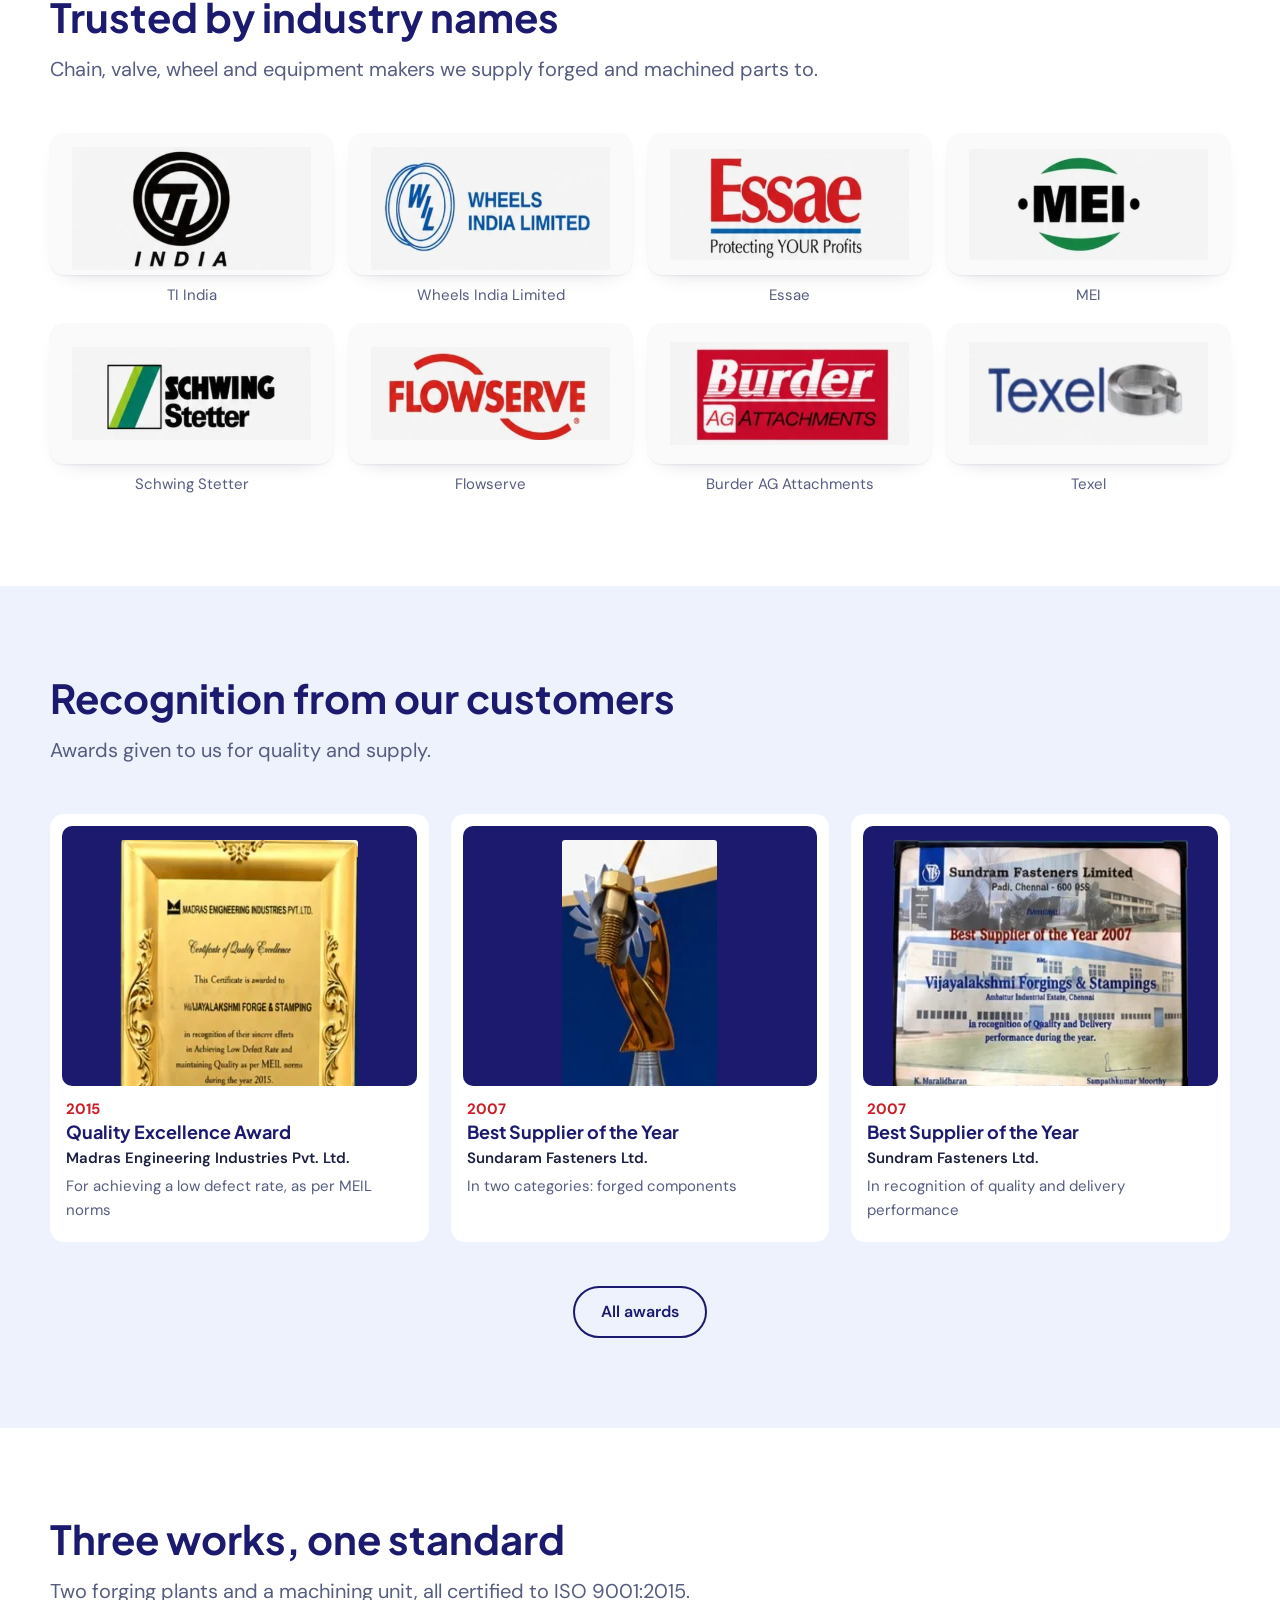
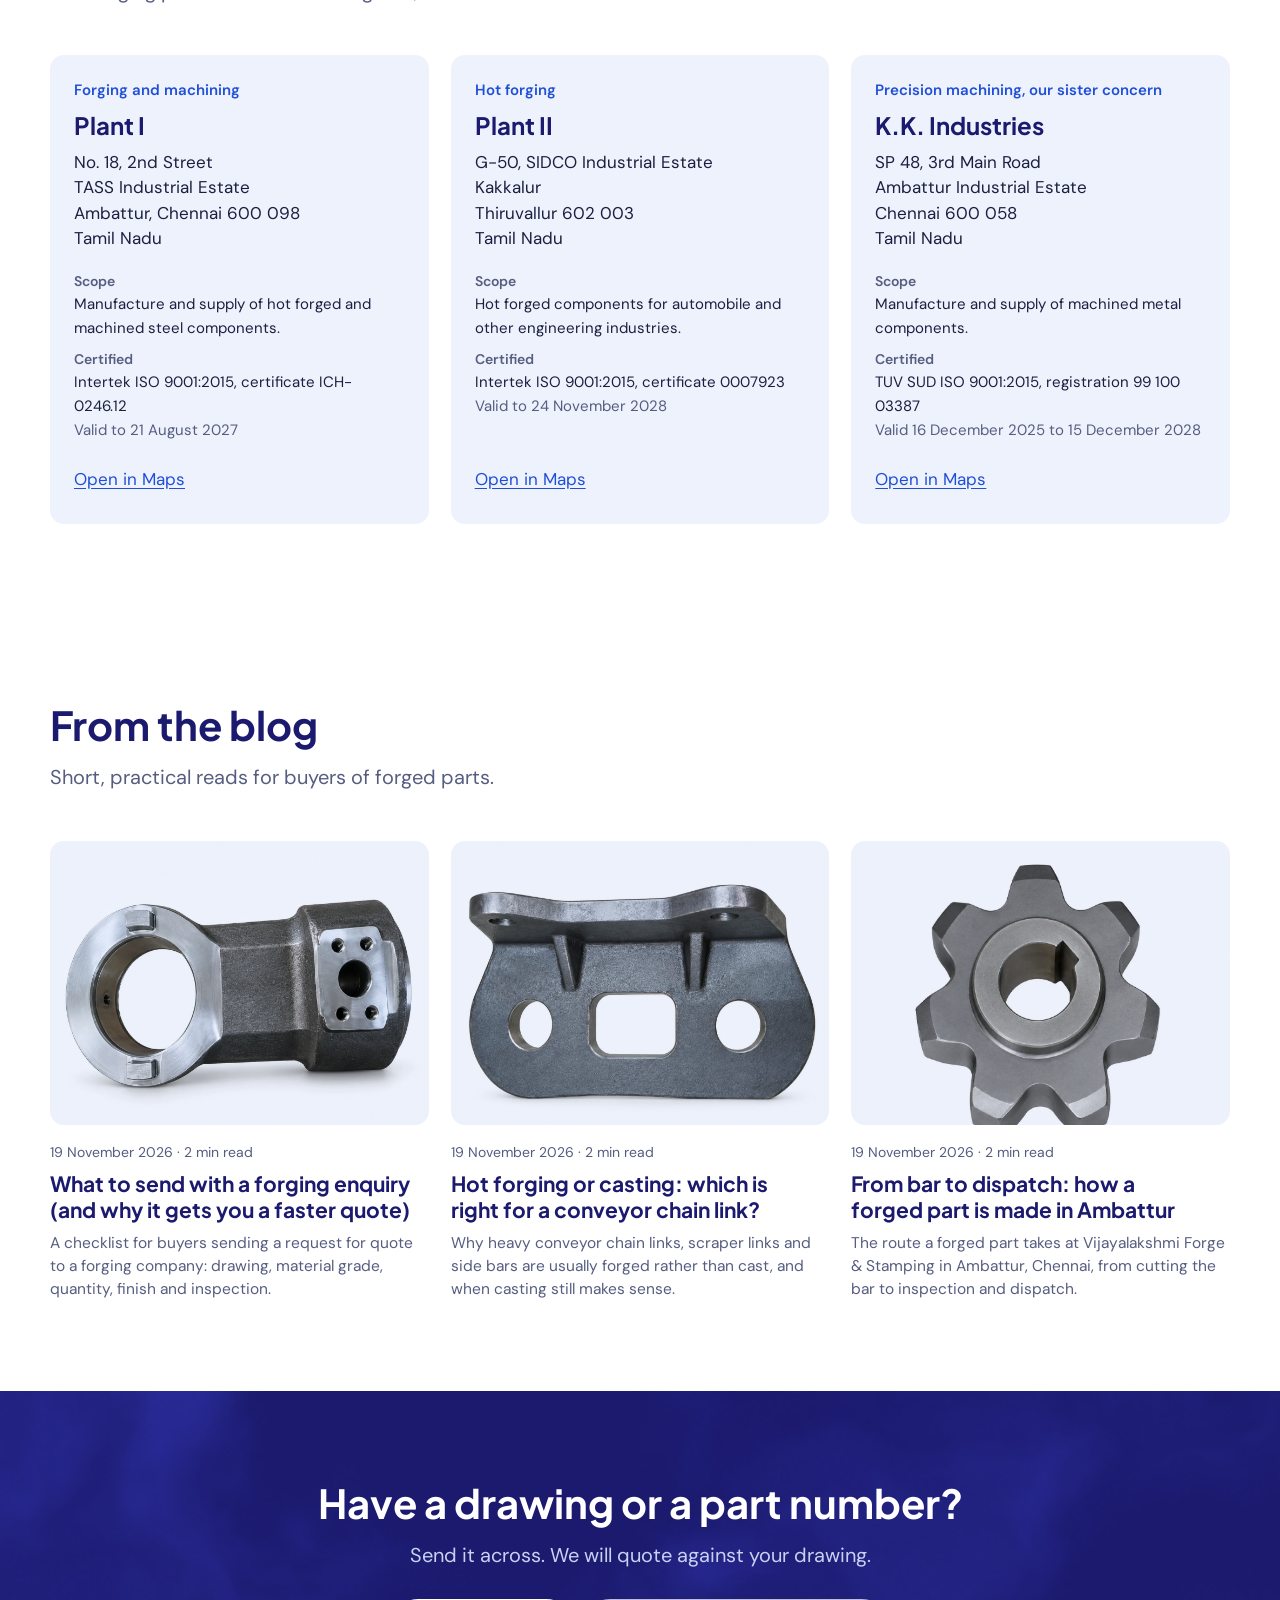
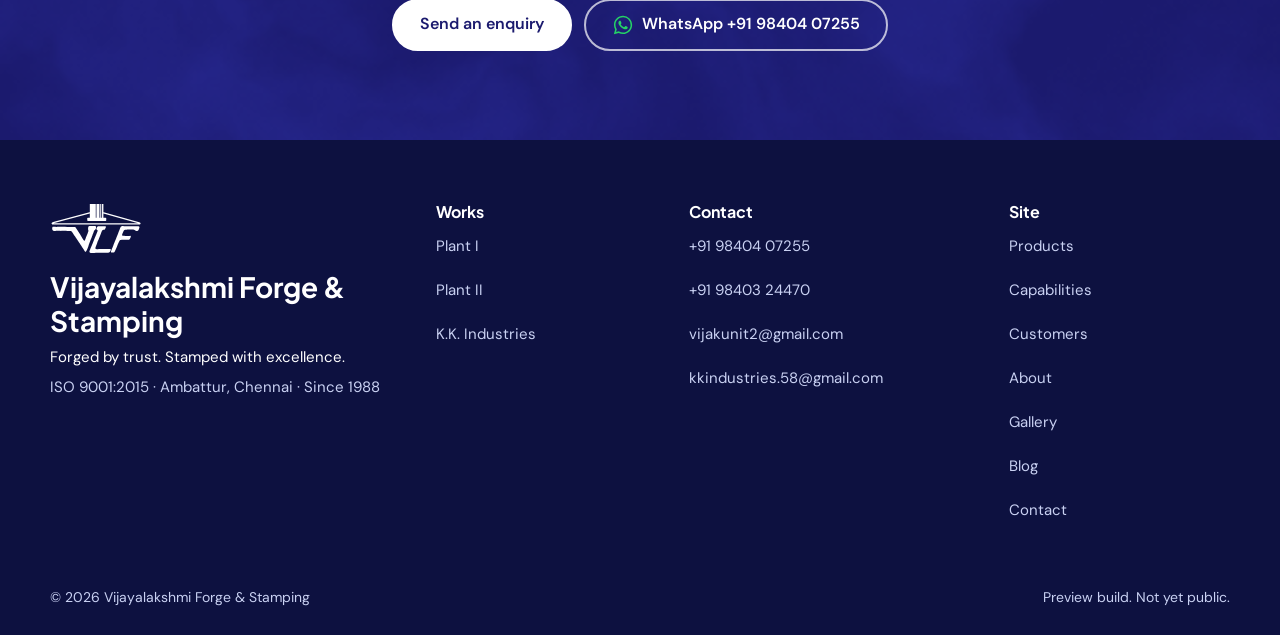
==== commit 76a76e0f: "Upgrade: forging loader, part finder, blog and SEO foundation - Loader: the VLF mark redrawn as vect" ====
--- a/index.html
+++ b/index.html
@@ -1,24 +1,58 @@
 <!doctype html>
-<html lang="en">
+<html lang="en-IN">
 <head>
 <meta charset="utf-8">
 <meta name="viewport" content="width=device-width, initial-scale=1">
+<script>(function(){var d=document.documentElement;d.className+=' js';try{if(matchMedia('(prefers-reduced-motion: reduce)').matches)return;var s=sessionStorage;if(!s.getItem('vlf-seen')){s.setItem('vlf-seen','1');d.className+=' ld'}else if(s.getItem('vlf-pt')){s.removeItem('vlf-pt');d.className+=' pt-in'}}catch(e){}})();</script>
 <title>Vijayalakshmi Forge &amp; Stamping</title>
 <meta name="description" content="Hot forged and machined steel components from Ambattur, Chennai: heavy conveyor chains, earth-moving spares and concrete mixer parts. ISO 9001:2015, since 1988.">
 <meta name="robots" content="noindex, nofollow">
+<link rel="canonical" href="https://vijlakforge.com/">
+<meta property="og:site_name" content="Vijayalakshmi Forge &amp; Stamping">
 <meta property="og:title" content="Vijayalakshmi Forge &amp; Stamping">
 <meta property="og:description" content="Hot forged and machined steel components from Ambattur, Chennai: heavy conveyor chains, earth-moving spares and concrete mixer parts. ISO 9001:2015, since 1988.">
 <meta property="og:type" content="website">
+<meta property="og:url" content="https://vijlakforge.com/">
+<meta property="og:image" content="https://vijlakforge.com/assets/img/p-chain-02.webp">
+<meta property="og:locale" content="en_IN">
+<meta name="twitter:card" content="summary_large_image">
+<meta name="geo.region" content="IN-TN">
+<meta name="geo.placename" content="Ambattur, Chennai">
 <meta name="theme-color" content="#1B1A6E">
-<script>document.documentElement.classList.add("js")</script>
 <link rel="icon" href="favicon.png" type="image/png">
 <link rel="apple-touch-icon" href="favicon.png">
+<link rel="alternate" type="text/plain" href="llms.txt" title="Site summary for AI assistants">
+<link rel="sitemap" type="application/xml" href="sitemap.xml">
 <link rel="preconnect" href="https://fonts.googleapis.com">
 <link rel="preconnect" href="https://fonts.gstatic.com" crossorigin>
-<link rel="stylesheet" href="https://fonts.googleapis.com/css2?family=Plus+Jakarta+Sans:wght@600;700;800&family=DM+Sans:wght@400;500;600;700&family=JetBrains+Mono:wght@400;500&display=swap">
-<link rel="stylesheet" href="styles.css?v=ab4e418bc145">
+<link rel="stylesheet" href="https://fonts.googleapis.com/css2?family=Plus+Jakarta+Sans:wght@600;700;800&family=DM+Sans:opsz,wght@9..40,400;9..40,500;9..40,600;9..40,700&display=swap">
+<link rel="stylesheet" href="styles.css?v=9178198ec607">
+<script type="speculationrules">{"prefetch":[{"where":{"and":[{"href_matches":"/*"},{"not":{"selector_matches":"[target=_blank]"}}]},"eagerness":"moderate"}]}</script>
+<script type="application/ld+json">{"@context":"https://schema.org","@graph":[{"@type":"Organization","@id":"https://vijlakforge.com/#org","name":"Vijayalakshmi Forge & Stamping","alternateName":"VLF","url":"https://vijlakforge.com/","logo":"https://vijlakforge.com/assets/img/mark-vlf.png","image":"https://vijlakforge.com/assets/img/p-chain-02.webp","description":"Vijayalakshmi Forge & Stamping (VLF) is a hot forging and stamping company in Ambattur, Chennai, India, founded in 1988 by Mr. A. Kumar. It forges carbon, alloy and stainless steel into heavy conveyor chain parts, concrete mixer spares, excavator and loader undercarriage parts and earth-moving replacement spares, made to the customer's drawing. It runs two forging plants (TASS Industrial Estate, Ambattur, and SIDCO Industrial Estate, Kakkalur, Thiruvallur) and a machining sister concern, K.K. Industries, in Ambattur Industrial Estate. All three works are certified to ISO 9001:2015.","foundingDate":"1988","founder":{"@type":"Person","name":"Mr. A. Kumar"},"slogan":"Forged by trust. Stamped with excellence.","email":"vijakunit2@gmail.com","telephone":"+919840407255","areaServed":"Worldwide","knowsAbout":["Hot forging","Closed die forging","Hammer forging","Stamping","CNC machining","Conveyor chain components","Concrete mixer spares","Excavator undercarriage parts","Earth-moving equipment spares","Magnetic particle inspection"],"hasCredential":[{"@type":"EducationalOccupationalCredential","name":"ISO 9001:2015, Vijayalakshmi Forge & Stamping, Plant I","credentialCategory":"certification","recognizedBy":{"@type":"Organization","name":"Intertek"}},{"@type":"EducationalOccupationalCredential","name":"ISO 9001:2015, Vijayalakshmi Forge & Stamping, Plant II","credentialCategory":"certification","recognizedBy":{"@type":"Organization","name":"Intertek"}},{"@type":"EducationalOccupationalCredential","name":"ISO 9001:2015, K.K. Industries","credentialCategory":"certification","recognizedBy":{"@type":"Organization","name":"TUV SUD South Asia"}}],"award":["Quality Excellence Award, Madras Engineering Industries Pvt. Ltd., 2015","Best Supplier of the Year, Sundaram Fasteners Ltd., 2007","Best Supplier of the Year, Sundram Fasteners Ltd., 2007","Best Supplier Award, TIDC India, 2020-21","Supplier Quality Excellence Award, Madras Engineering Industries Pvt. Ltd., 2021-22"],"department":[{"@id":"https://vijlakforge.com/#plant-1"},{"@id":"https://vijlakforge.com/#plant-2"}],"hasOfferCatalog":{"@type":"OfferCatalog","name":"Forged and machined components","itemListElement":[{"@type":"Offer","itemOffered":{"@type":"Product","name":"Heavy conveyor chains","description":"Industrial chains engineered for long-lasting performance.","url":"https://vijlakforge.com/products#conveyor-chains","image":"https://vijlakforge.com/assets/img/p-chain-01.webp"}},{"@type":"Offer","itemOffered":{"@type":"Product","name":"Concrete mixer spares","description":"Machinery spares that meet industry standards and performance requirements.","url":"https://vijlakforge.com/products#mixer-spares","image":"https://vijlakforge.com/assets/img/p-mixer-01.webp"}},{"@type":"Offer","itemOffered":{"@type":"Product","name":"Excavator and loader undercarriage","description":"Unmatched quality in undercarriage parts for excavators and loaders.","url":"https://vijlakforge.com/products#undercarriage","image":"https://vijlakforge.com/assets/img/p-under-01.webp"}},{"@type":"Offer","itemOffered":{"@type":"Product","name":"Earth-moving replacement spares","description":"All kinds of heavy earth-moving equipment replacement spares under one roof.","url":"https://vijlakforge.com/products#earth-moving","image":"https://vijlakforge.com/assets/img/p-under-04.webp"}}]},"contactPoint":{"@type":"ContactPoint","contactType":"sales","telephone":"+919840407255","email":"vijakunit2@gmail.com","areaServed":"Worldwide","availableLanguage":["English","Tamil"]}},{"@type":"WebSite","@id":"https://vijlakforge.com/#site","url":"https://vijlakforge.com/","name":"Vijayalakshmi Forge & Stamping","publisher":{"@id":"https://vijlakforge.com/#org"},"inLanguage":"en-IN"},{"@type":"LocalBusiness","@id":"https://vijlakforge.com/#plant-1","name":"Vijayalakshmi Forge & Stamping, Plant I","description":"Manufacture and supply of hot forged and machined steel components.","telephone":"+919840407255","url":"https://vijlakforge.com/about#plant-1","image":"https://vijlakforge.com/assets/img/p-chain-02.webp","address":{"@type":"PostalAddress","streetAddress":"No. 18, 2nd Street, TASS Industrial Estate","addressLocality":"Chennai","postalCode":"600098","addressRegion":"Tamil Nadu","addressCountry":"IN"},"parentOrganization":{"@id":"https://vijlakforge.com/#org"}},{"@type":"LocalBusiness","@id":"https://vijlakforge.com/#plant-2","name":"Vijayalakshmi Forge & Stamping, Plant II","description":"Hot forged components for automobile and other engineering industries.","telephone":"+919840407255","url":"https://vijlakforge.com/about#plant-2","image":"https://vijlakforge.com/assets/img/p-chain-02.webp","address":{"@type":"PostalAddress","streetAddress":"G-50, SIDCO Industrial Estate, Kakkalur","addressLocality":"Thiruvallur","postalCode":"602003","addressRegion":"Tamil Nadu","addressCountry":"IN"},"parentOrganization":{"@id":"https://vijlakforge.com/#org"}},{"@type":"LocalBusiness","@id":"https://vijlakforge.com/#kk","name":"K.K. Industries","description":"Manufacture and supply of machined metal components.","telephone":"+919840407255","url":"https://vijlakforge.com/about#kk","image":"https://vijlakforge.com/assets/img/p-chain-02.webp","address":{"@type":"PostalAddress","streetAddress":"SP 48, 3rd Main Road, Ambattur Industrial Estate","addressLocality":"Chennai","postalCode":"600058","addressRegion":"Tamil Nadu","addressCountry":"IN"},"parentOrganization":{"@id":"https://vijlakforge.com/#org"}}]}</script>
 </head>
 <body>
+<div id="ld" aria-hidden="true">
+  <div class="ld-bands"><i style="--i:0"></i><i style="--i:1"></i><i style="--i:2"></i><i style="--i:3"></i><i style="--i:4"></i><i style="--i:5"></i></div>
+  <div class="ld-in">
+    <svg class="ld-svg" viewBox="0 0 1220 660" focusable="false">
+      <defs>
+        <linearGradient id="ld-heat" gradientUnits="userSpaceOnUse" x1="0" y1="290" x2="0" y2="655">
+          <stop offset="0" stop-color="#ff7a1a"/><stop offset=".45" stop-color="#ffc35c"/><stop offset="1" stop-color="#e0441a"/>
+        </linearGradient>
+      </defs>
+      <g class="ld-shake">
+        <rect class="ld-billet" x="200" y="278" width="820" height="300" rx="52" fill="url(#ld-heat)"/>
+        <g class="ld-hot" fill="url(#ld-heat)"><path d="M571.0 292.1C564.7 292.6 554.1 292.7 547.5 292.4C532.5 291.7 519.1 293.2 514.5 296.0C509.9 298.9 507.4 304.6 505.5 317.5C503.4 330.9 503.9 338.7 507.4 346.0C510.5 352.7 510.6 355.8 507.9 364.6C504.8 374.7 492.0 408.4 483.5 429.0C479.4 438.8 474.5 451.1 472.6 456.2C464.3 479.0 459.8 487.0 455.2 487.0C451.0 487.0 444.6 477.9 416.0 431.0C388.6 386.0 383.4 377.8 364.1 349.0C338.3 310.3 337.7 309.5 331.5 306.5L326.5 304.0L228.0 303.4C173.8 303.0 123.4 302.9 116.0 303.0C94.2 303.5 71.6 303.5 55.5 303.0C37.8 302.5 35.2 303.4 31.2 311.0C29.0 315.1 28.9 316.4 29.3 326.5C30.0 343.2 33.5 350.8 42.0 354.4C47.3 356.6 74.5 357.3 92.0 355.8C103.9 354.7 109.8 354.7 125.0 355.7C138.6 356.7 147.9 356.8 160.2 356.0C170.5 355.4 180.0 355.4 185.2 356.0C189.8 356.5 211.7 356.9 234.0 356.8C279.9 356.6 279.9 356.6 287.2 364.8C291.9 370.0 306.6 391.9 315.8 407.5C319.7 414.1 325.1 422.2 327.9 425.5C333.3 431.9 346.8 451.8 361.4 475.0C366.2 482.7 375.0 495.7 380.9 503.8C394.9 523.1 402.3 534.1 412.7 551.3C417.4 559.1 427.2 574.3 434.4 585.0C441.7 595.7 450.7 609.7 454.4 616.0C462.2 629.2 465.1 632.7 469.1 633.5C475.6 634.9 480.8 628.9 488.6 610.8C491.1 605.1 495.8 594.4 499.0 587.0C502.2 579.6 506.7 567.4 509.0 560.0C517.9 531.1 521.5 520.8 529.7 500.5C534.4 488.9 541.7 470.3 546.0 459.0C550.3 447.7 558.0 427.2 563.2 413.5C568.5 399.7 575.5 380.8 579.0 371.5C586.6 350.7 587.6 349.0 595.1 344.4C602.3 340.0 606.4 334.8 608.9 326.5C614.8 307.6 611.2 296.5 598.0 292.6C592.3 290.9 589.1 290.8 571.0 292.1Z"/><path d="M650.5 295.0C630.0 295.7 628.2 296.9 620.0 315.9C612.8 332.4 613.7 337.6 624.5 343.3C635.7 349.2 635.6 349.8 618.5 391.0C612.6 405.0 603.2 428.0 597.6 442.0C591.9 456.0 584.3 474.5 580.7 483.0C573.4 500.5 557.8 539.2 546.7 567.5C542.6 577.9 536.5 592.9 533.1 600.8C519.4 632.7 519.3 641.1 532.3 647.4C538.5 650.5 536.5 650.4 587.5 649.1C609.5 648.5 657.9 647.8 695.0 647.5C732.1 647.2 766.8 646.5 772.0 645.9C788.7 644.0 791.4 641.8 801.2 622.8C807.9 609.7 808.4 605.9 804.4 601.1C800.3 596.2 796.9 595.7 771.9 596.4C759.6 596.7 725.4 597.4 696.0 597.9C666.6 598.4 640.7 599.1 638.5 599.5C636.3 599.9 628.8 599.7 621.8 599.1C604.8 597.8 601.0 595.7 601.0 587.8C601.0 581.7 611.2 552.2 625.8 516.0C630.8 503.6 636.9 488.3 639.3 482.0C641.8 475.7 648.8 458.3 655.0 443.5C661.2 428.6 670.0 406.7 674.6 394.7C692.7 347.2 694.8 344.3 712.5 342.5C719.9 341.7 723.4 340.4 726.3 337.2C729.3 333.9 742.0 307.1 742.0 304.1C742.0 300.4 738.8 296.4 734.7 295.1C731.5 294.0 679.3 294.0 650.5 295.0Z"/><path d="M950.5 293.9C940.0 296.5 936.4 301.3 929.2 322.1C924.8 334.8 913.3 364.7 904.2 387.5C900.9 395.7 890.7 421.4 881.5 444.5C872.4 467.6 860.4 497.9 854.9 511.8C849.4 525.8 843.1 542.3 840.9 548.6C837.1 559.8 819.0 603.0 814.4 612.2C810.8 619.4 807.0 633.5 807.7 637.1C808.9 643.1 812.1 644.0 832.2 644.0C853.4 644.0 853.8 643.8 859.0 631.2C860.8 627.0 865.8 616.0 870.1 606.8C874.4 597.6 883.4 577.2 889.9 561.3C916.6 496.9 923.9 482.2 931.0 478.5C936.7 475.6 966.7 473.8 1006.5 474.2C1048.8 474.5 1049.6 474.4 1055.2 468.2C1058.7 464.3 1060.9 460.1 1068.5 443.4C1073.8 431.5 1074.0 429.8 1069.9 425.8L1066.8 422.7L1050.7 423.5C1041.8 424.0 1031.8 424.3 1028.5 424.2C1025.2 424.1 1011.7 423.9 998.5 423.7C953.4 423.1 950.7 420.7 961.6 392.2C980.6 342.6 982.8 340.6 1015.5 340.4C1026.5 340.3 1048.3 340.0 1064.0 339.6C1109.3 338.4 1120.2 340.2 1127.0 349.6C1132.0 356.6 1135.0 358.0 1145.1 358.0C1167.7 358.0 1171.7 354.7 1180.7 328.4C1187.1 309.8 1187.3 308.8 1186.0 303.8C1183.6 295.1 1176.7 292.1 1163.6 294.0C1147.9 296.3 1036.7 297.0 1021.2 294.9C1014.4 294.0 1011.0 294.1 1001.2 295.5C989.6 297.1 989.2 297.1 980.6 295.1C971.7 293.0 956.8 292.4 950.5 293.9Z"/></g>
+        <g class="ld-cool" fill="#fff"><path d="M571.0 292.1C564.7 292.6 554.1 292.7 547.5 292.4C532.5 291.7 519.1 293.2 514.5 296.0C509.9 298.9 507.4 304.6 505.5 317.5C503.4 330.9 503.9 338.7 507.4 346.0C510.5 352.7 510.6 355.8 507.9 364.6C504.8 374.7 492.0 408.4 483.5 429.0C479.4 438.8 474.5 451.1 472.6 456.2C464.3 479.0 459.8 487.0 455.2 487.0C451.0 487.0 444.6 477.9 416.0 431.0C388.6 386.0 383.4 377.8 364.1 349.0C338.3 310.3 337.7 309.5 331.5 306.5L326.5 304.0L228.0 303.4C173.8 303.0 123.4 302.9 116.0 303.0C94.2 303.5 71.6 303.5 55.5 303.0C37.8 302.5 35.2 303.4 31.2 311.0C29.0 315.1 28.9 316.4 29.3 326.5C30.0 343.2 33.5 350.8 42.0 354.4C47.3 356.6 74.5 357.3 92.0 355.8C103.9 354.7 109.8 354.7 125.0 355.7C138.6 356.7 147.9 356.8 160.2 356.0C170.5 355.4 180.0 355.4 185.2 356.0C189.8 356.5 211.7 356.9 234.0 356.8C279.9 356.6 279.9 356.6 287.2 364.8C291.9 370.0 306.6 391.9 315.8 407.5C319.7 414.1 325.1 422.2 327.9 425.5C333.3 431.9 346.8 451.8 361.4 475.0C366.2 482.7 375.0 495.7 380.9 503.8C394.9 523.1 402.3 534.1 412.7 551.3C417.4 559.1 427.2 574.3 434.4 585.0C441.7 595.7 450.7 609.7 454.4 616.0C462.2 629.2 465.1 632.7 469.1 633.5C475.6 634.9 480.8 628.9 488.6 610.8C491.1 605.1 495.8 594.4 499.0 587.0C502.2 579.6 506.7 567.4 509.0 560.0C517.9 531.1 521.5 520.8 529.7 500.5C534.4 488.9 541.7 470.3 546.0 459.0C550.3 447.7 558.0 427.2 563.2 413.5C568.5 399.7 575.5 380.8 579.0 371.5C586.6 350.7 587.6 349.0 595.1 344.4C602.3 340.0 606.4 334.8 608.9 326.5C614.8 307.6 611.2 296.5 598.0 292.6C592.3 290.9 589.1 290.8 571.0 292.1Z"/><path d="M650.5 295.0C630.0 295.7 628.2 296.9 620.0 315.9C612.8 332.4 613.7 337.6 624.5 343.3C635.7 349.2 635.6 349.8 618.5 391.0C612.6 405.0 603.2 428.0 597.6 442.0C591.9 456.0 584.3 474.5 580.7 483.0C573.4 500.5 557.8 539.2 546.7 567.5C542.6 577.9 536.5 592.9 533.1 600.8C519.4 632.7 519.3 641.1 532.3 647.4C538.5 650.5 536.5 650.4 587.5 649.1C609.5 648.5 657.9 647.8 695.0 647.5C732.1 647.2 766.8 646.5 772.0 645.9C788.7 644.0 791.4 641.8 801.2 622.8C807.9 609.7 808.4 605.9 804.4 601.1C800.3 596.2 796.9 595.7 771.9 596.4C759.6 596.7 725.4 597.4 696.0 597.9C666.6 598.4 640.7 599.1 638.5 599.5C636.3 599.9 628.8 599.7 621.8 599.1C604.8 597.8 601.0 595.7 601.0 587.8C601.0 581.7 611.2 552.2 625.8 516.0C630.8 503.6 636.9 488.3 639.3 482.0C641.8 475.7 648.8 458.3 655.0 443.5C661.2 428.6 670.0 406.7 674.6 394.7C692.7 347.2 694.8 344.3 712.5 342.5C719.9 341.7 723.4 340.4 726.3 337.2C729.3 333.9 742.0 307.1 742.0 304.1C742.0 300.4 738.8 296.4 734.7 295.1C731.5 294.0 679.3 294.0 650.5 295.0Z"/><path d="M950.5 293.9C940.0 296.5 936.4 301.3 929.2 322.1C924.8 334.8 913.3 364.7 904.2 387.5C900.9 395.7 890.7 421.4 881.5 444.5C872.4 467.6 860.4 497.9 854.9 511.8C849.4 525.8 843.1 542.3 840.9 548.6C837.1 559.8 819.0 603.0 814.4 612.2C810.8 619.4 807.0 633.5 807.7 637.1C808.9 643.1 812.1 644.0 832.2 644.0C853.4 644.0 853.8 643.8 859.0 631.2C860.8 627.0 865.8 616.0 870.1 606.8C874.4 597.6 883.4 577.2 889.9 561.3C916.6 496.9 923.9 482.2 931.0 478.5C936.7 475.6 966.7 473.8 1006.5 474.2C1048.8 474.5 1049.6 474.4 1055.2 468.2C1058.7 464.3 1060.9 460.1 1068.5 443.4C1073.8 431.5 1074.0 429.8 1069.9 425.8L1066.8 422.7L1050.7 423.5C1041.8 424.0 1031.8 424.3 1028.5 424.2C1025.2 424.1 1011.7 423.9 998.5 423.7C953.4 423.1 950.7 420.7 961.6 392.2C980.6 342.6 982.8 340.6 1015.5 340.4C1026.5 340.3 1048.3 340.0 1064.0 339.6C1109.3 338.4 1120.2 340.2 1127.0 349.6C1132.0 356.6 1135.0 358.0 1145.1 358.0C1167.7 358.0 1171.7 354.7 1180.7 328.4C1187.1 309.8 1187.3 308.8 1186.0 303.8C1183.6 295.1 1176.7 292.1 1163.6 294.0C1147.9 296.3 1036.7 297.0 1021.2 294.9C1014.4 294.0 1011.0 294.1 1001.2 295.5C989.6 297.1 989.2 297.1 980.6 295.1C971.7 293.0 956.8 292.4 950.5 293.9Z"/></g>
+        <g class="ld-sparks"><rect class="ld-spark" x="288" y="282" width="27" height="8" rx="4" fill="#ffffff" style="--dx:-310px;--dy:-114px;--r:-11deg;--t:0.72s;--j:0.023s"/><rect class="ld-spark" x="355" y="282" width="29" height="8" rx="4" fill="#ffd27a" style="--dx:-185px;--dy:-147px;--r:78deg;--t:0.72s;--j:0.016s"/><rect class="ld-spark" x="876" y="282" width="16" height="8" rx="4" fill="#ffd27a" style="--dx:217px;--dy:-129px;--r:176deg;--t:0.72s;--j:0.023s"/><rect class="ld-spark" x="361" y="282" width="26" height="8" rx="4" fill="#ffffff" style="--dx:-233px;--dy:-105px;--r:21deg;--t:0.72s;--j:0.021s"/><rect class="ld-spark" x="766" y="282" width="25" height="8" rx="4" fill="#ffd27a" style="--dx:340px;--dy:-282px;--r:-126deg;--t:0.72s;--j:0.060s"/><rect class="ld-spark" x="927" y="282" width="32" height="8" rx="4" fill="#ffffff" style="--dx:85px;--dy:-230px;--r:3deg;--t:0.72s;--j:0.055s"/><rect class="ld-spark" x="337" y="282" width="37" height="8" rx="4" fill="#ffffff" style="--dx:-113px;--dy:-175px;--r:36deg;--t:0.72s;--j:0.002s"/><rect class="ld-spark" x="384" y="282" width="28" height="8" rx="4" fill="#ff6a1a" style="--dx:-322px;--dy:-93px;--r:-165deg;--t:0.72s;--j:0.040s"/><rect class="ld-spark" x="265" y="282" width="32" height="8" rx="4" fill="#ffffff" style="--dx:-85px;--dy:-143px;--r:-183deg;--t:0.72s;--j:0.042s"/><rect class="ld-spark" x="1035" y="282" width="27" height="8" rx="4" fill="#ffd27a" style="--dx:241px;--dy:-93px;--r:108deg;--t:0.72s;--j:0.032s"/><rect class="ld-spark" x="927" y="282" width="29" height="8" rx="4" fill="#ffffff" style="--dx:135px;--dy:-288px;--r:164deg;--t:0.72s;--j:0.040s"/><rect class="ld-spark" x="706" y="282" width="37" height="8" rx="4" fill="#ff9a2e" style="--dx:284px;--dy:-264px;--r:7deg;--t:0.72s;--j:0.034s"/><rect class="ld-spark" x="545" y="282" width="20" height="8" rx="4" fill="#ffffff" style="--dx:-48px;--dy:-192px;--r:-6deg;--t:0.72s;--j:0.021s"/><rect class="ld-spark" x="475" y="282" width="26" height="8" rx="4" fill="#ffd27a" style="--dx:-222px;--dy:-203px;--r:122deg;--t:0.72s;--j:0.038s"/><rect class="ld-spark" x="655" y="282" width="35" height="8" rx="4" fill="#ff6a1a" style="--dx:85px;--dy:-188px;--r:-187deg;--t:0.72s;--j:0.057s"/><rect class="ld-spark" x="232" y="282" width="22" height="8" rx="4" fill="#ff6a1a" style="--dx:-342px;--dy:-239px;--r:-156deg;--t:0.72s;--j:0.037s"/><rect class="ld-spark" x="1011" y="282" width="34" height="8" rx="4" fill="#ff6a1a" style="--dx:328px;--dy:-71px;--r:-99deg;--t:1.16s;--j:0.013s"/><rect class="ld-spark" x="201" y="282" width="34" height="8" rx="4" fill="#ff6a1a" style="--dx:-238px;--dy:-210px;--r:18deg;--t:1.16s;--j:0.027s"/><rect class="ld-spark" x="406" y="282" width="23" height="8" rx="4" fill="#ffffff" style="--dx:-109px;--dy:-166px;--r:-31deg;--t:1.16s;--j:0.053s"/><rect class="ld-spark" x="315" y="282" width="20" height="8" rx="4" fill="#ff6a1a" style="--dx:-138px;--dy:-94px;--r:199deg;--t:1.16s;--j:0.040s"/><rect class="ld-spark" x="330" y="282" width="36" height="8" rx="4" fill="#ff6a1a" style="--dx:-322px;--dy:-234px;--r:116deg;--t:1.16s;--j:0.021s"/><rect class="ld-spark" x="1033" y="282" width="32" height="8" rx="4" fill="#ffffff" style="--dx:341px;--dy:-239px;--r:62deg;--t:1.16s;--j:0.015s"/><rect class="ld-spark" x="416" y="282" width="31" height="8" rx="4" fill="#ffffff" style="--dx:-218px;--dy:-249px;--r:160deg;--t:1.16s;--j:0.028s"/><rect class="ld-spark" x="670" y="282" width="21" height="8" rx="4" fill="#ff6a1a" style="--dx:372px;--dy:-172px;--r:126deg;--t:1.16s;--j:0.050s"/><rect class="ld-spark" x="941" y="282" width="23" height="8" rx="4" fill="#ffffff" style="--dx:279px;--dy:-170px;--r:-75deg;--t:1.16s;--j:0.012s"/><rect class="ld-spark" x="620" y="282" width="34" height="8" rx="4" fill="#ffd27a" style="--dx:369px;--dy:-69px;--r:163deg;--t:1.16s;--j:0.011s"/><rect class="ld-spark" x="825" y="282" width="21" height="8" rx="4" fill="#ffd27a" style="--dx:91px;--dy:-118px;--r:102deg;--t:1.16s;--j:0.008s"/><rect class="ld-spark" x="404" y="282" width="36" height="8" rx="4" fill="#ffd27a" style="--dx:-288px;--dy:-65px;--r:-177deg;--t:1.16s;--j:0.022s"/><rect class="ld-spark" x="390" y="282" width="17" height="8" rx="4" fill="#ffd27a" style="--dx:-98px;--dy:-67px;--r:-51deg;--t:1.16s;--j:0.008s"/><rect class="ld-spark" x="379" y="282" width="30" height="8" rx="4" fill="#ffd27a" style="--dx:-245px;--dy:-201px;--r:42deg;--t:1.48s;--j:0.055s"/><rect class="ld-spark" x="583" y="282" width="28" height="8" rx="4" fill="#ffffff" style="--dx:-261px;--dy:-229px;--r:-41deg;--t:1.48s;--j:0.052s"/><rect class="ld-spark" x="374" y="282" width="16" height="8" rx="4" fill="#ffd27a" style="--dx:-74px;--dy:-147px;--r:-136deg;--t:1.48s;--j:0.057s"/><rect class="ld-spark" x="208" y="282" width="29" height="8" rx="4" fill="#ffffff" style="--dx:-284px;--dy:-117px;--r:86deg;--t:1.48s;--j:0.055s"/><rect class="ld-spark" x="518" y="282" width="35" height="8" rx="4" fill="#ffd27a" style="--dx:-321px;--dy:-284px;--r:-186deg;--t:1.48s;--j:0.030s"/><rect class="ld-spark" x="397" y="282" width="25" height="8" rx="4" fill="#ffffff" style="--dx:-253px;--dy:-264px;--r:30deg;--t:1.48s;--j:0.032s"/><rect class="ld-spark" x="529" y="282" width="17" height="8" rx="4" fill="#ff6a1a" style="--dx:-147px;--dy:-279px;--r:196deg;--t:1.48s;--j:0.040s"/><rect class="ld-spark" x="314" y="282" width="29" height="8" rx="4" fill="#ff9a2e" style="--dx:-298px;--dy:-276px;--r:53deg;--t:1.48s;--j:0.059s"/><rect class="ld-spark" x="405" y="282" width="27" height="8" rx="4" fill="#ff6a1a" style="--dx:-101px;--dy:-210px;--r:120deg;--t:1.48s;--j:0.025s"/></g>
+        <g class="ld-hammer" fill="#fff" color="#fff"><g class="ld-ram"><rect x="528" y="0" width="79" height="186"/><rect x="616" y="0" width="40" height="186"/><rect x="666" y="0" width="14" height="186"/><rect x="690" y="0" width="18" height="186"/><rect x="494" y="182" width="252" height="42" rx="9"/><path d="M526 117 L44 248 Q20 256 34 265 L1186 265 Q1202 257 1182 249 L710 117" fill="none" stroke="currentColor" stroke-width="17" stroke-linejoin="round" stroke-linecap="round"/></g></g>
+      </g>
+    </svg>
+    <p class="ld-name"><span class="ld-w"><span style="--i:0">V</span><span style="--i:1">i</span><span style="--i:2">j</span><span style="--i:3">a</span><span style="--i:4">y</span><span style="--i:5">a</span><span style="--i:6">l</span><span style="--i:7">a</span><span style="--i:8">k</span><span style="--i:9">s</span><span style="--i:10">h</span><span style="--i:11">m</span><span style="--i:12">i</span></span> <span class="ld-w"><span style="--i:14">F</span><span style="--i:15">o</span><span style="--i:16">r</span><span style="--i:17">g</span><span style="--i:18">e</span></span> <span class="ld-w"><span style="--i:20">&amp;</span></span> <span class="ld-w"><span style="--i:22">S</span><span style="--i:23">t</span><span style="--i:24">a</span><span style="--i:25">m</span><span style="--i:26">p</span><span style="--i:27">i</span><span style="--i:28">n</span><span style="--i:29">g</span></span></p>
+    <p class="ld-line">Forging since 1988 · Ambattur, Chennai</p>
+  </div>
+</div>
+<div id="pt" aria-hidden="true"><div class="ld-bands"><i style="--i:0"></i><i style="--i:1"></i><i style="--i:2"></i><i style="--i:3"></i><i style="--i:4"></i><i style="--i:5"></i></div><svg class="pt-mark" viewBox="0 0 1220 660" aria-hidden="true" focusable="false" fill="currentColor"><g class=""><rect x="528" y="0" width="79" height="186"/><rect x="616" y="0" width="40" height="186"/><rect x="666" y="0" width="14" height="186"/><rect x="690" y="0" width="18" height="186"/><rect x="494" y="182" width="252" height="42" rx="9"/><path d="M526 117 L44 248 Q20 256 34 265 L1186 265 Q1202 257 1182 249 L710 117" fill="none" stroke="currentColor" stroke-width="17" stroke-linejoin="round" stroke-linecap="round"/></g><path class="" d="M571.0 292.1C564.7 292.6 554.1 292.7 547.5 292.4C532.5 291.7 519.1 293.2 514.5 296.0C509.9 298.9 507.4 304.6 505.5 317.5C503.4 330.9 503.9 338.7 507.4 346.0C510.5 352.7 510.6 355.8 507.9 364.6C504.8 374.7 492.0 408.4 483.5 429.0C479.4 438.8 474.5 451.1 472.6 456.2C464.3 479.0 459.8 487.0 455.2 487.0C451.0 487.0 444.6 477.9 416.0 431.0C388.6 386.0 383.4 377.8 364.1 349.0C338.3 310.3 337.7 309.5 331.5 306.5L326.5 304.0L228.0 303.4C173.8 303.0 123.4 302.9 116.0 303.0C94.2 303.5 71.6 303.5 55.5 303.0C37.8 302.5 35.2 303.4 31.2 311.0C29.0 315.1 28.9 316.4 29.3 326.5C30.0 343.2 33.5 350.8 42.0 354.4C47.3 356.6 74.5 357.3 92.0 355.8C103.9 354.7 109.8 354.7 125.0 355.7C138.6 356.7 147.9 356.8 160.2 356.0C170.5 355.4 180.0 355.4 185.2 356.0C189.8 356.5 211.7 356.9 234.0 356.8C279.9 356.6 279.9 356.6 287.2 364.8C291.9 370.0 306.6 391.9 315.8 407.5C319.7 414.1 325.1 422.2 327.9 425.5C333.3 431.9 346.8 451.8 361.4 475.0C366.2 482.7 375.0 495.7 380.9 503.8C394.9 523.1 402.3 534.1 412.7 551.3C417.4 559.1 427.2 574.3 434.4 585.0C441.7 595.7 450.7 609.7 454.4 616.0C462.2 629.2 465.1 632.7 469.1 633.5C475.6 634.9 480.8 628.9 488.6 610.8C491.1 605.1 495.8 594.4 499.0 587.0C502.2 579.6 506.7 567.4 509.0 560.0C517.9 531.1 521.5 520.8 529.7 500.5C534.4 488.9 541.7 470.3 546.0 459.0C550.3 447.7 558.0 427.2 563.2 413.5C568.5 399.7 575.5 380.8 579.0 371.5C586.6 350.7 587.6 349.0 595.1 344.4C602.3 340.0 606.4 334.8 608.9 326.5C614.8 307.6 611.2 296.5 598.0 292.6C592.3 290.9 589.1 290.8 571.0 292.1Z"/><path class="" d="M650.5 295.0C630.0 295.7 628.2 296.9 620.0 315.9C612.8 332.4 613.7 337.6 624.5 343.3C635.7 349.2 635.6 349.8 618.5 391.0C612.6 405.0 603.2 428.0 597.6 442.0C591.9 456.0 584.3 474.5 580.7 483.0C573.4 500.5 557.8 539.2 546.7 567.5C542.6 577.9 536.5 592.9 533.1 600.8C519.4 632.7 519.3 641.1 532.3 647.4C538.5 650.5 536.5 650.4 587.5 649.1C609.5 648.5 657.9 647.8 695.0 647.5C732.1 647.2 766.8 646.5 772.0 645.9C788.7 644.0 791.4 641.8 801.2 622.8C807.9 609.7 808.4 605.9 804.4 601.1C800.3 596.2 796.9 595.7 771.9 596.4C759.6 596.7 725.4 597.4 696.0 597.9C666.6 598.4 640.7 599.1 638.5 599.5C636.3 599.9 628.8 599.7 621.8 599.1C604.8 597.8 601.0 595.7 601.0 587.8C601.0 581.7 611.2 552.2 625.8 516.0C630.8 503.6 636.9 488.3 639.3 482.0C641.8 475.7 648.8 458.3 655.0 443.5C661.2 428.6 670.0 406.7 674.6 394.7C692.7 347.2 694.8 344.3 712.5 342.5C719.9 341.7 723.4 340.4 726.3 337.2C729.3 333.9 742.0 307.1 742.0 304.1C742.0 300.4 738.8 296.4 734.7 295.1C731.5 294.0 679.3 294.0 650.5 295.0Z"/><path class="" d="M950.5 293.9C940.0 296.5 936.4 301.3 929.2 322.1C924.8 334.8 913.3 364.7 904.2 387.5C900.9 395.7 890.7 421.4 881.5 444.5C872.4 467.6 860.4 497.9 854.9 511.8C849.4 525.8 843.1 542.3 840.9 548.6C837.1 559.8 819.0 603.0 814.4 612.2C810.8 619.4 807.0 633.5 807.7 637.1C808.9 643.1 812.1 644.0 832.2 644.0C853.4 644.0 853.8 643.8 859.0 631.2C860.8 627.0 865.8 616.0 870.1 606.8C874.4 597.6 883.4 577.2 889.9 561.3C916.6 496.9 923.9 482.2 931.0 478.5C936.7 475.6 966.7 473.8 1006.5 474.2C1048.8 474.5 1049.6 474.4 1055.2 468.2C1058.7 464.3 1060.9 460.1 1068.5 443.4C1073.8 431.5 1074.0 429.8 1069.9 425.8L1066.8 422.7L1050.7 423.5C1041.8 424.0 1031.8 424.3 1028.5 424.2C1025.2 424.1 1011.7 423.9 998.5 423.7C953.4 423.1 950.7 420.7 961.6 392.2C980.6 342.6 982.8 340.6 1015.5 340.4C1026.5 340.3 1048.3 340.0 1064.0 339.6C1109.3 338.4 1120.2 340.2 1127.0 349.6C1132.0 356.6 1135.0 358.0 1145.1 358.0C1167.7 358.0 1171.7 354.7 1180.7 328.4C1187.1 309.8 1187.3 308.8 1186.0 303.8C1183.6 295.1 1176.7 292.1 1163.6 294.0C1147.9 296.3 1036.7 297.0 1021.2 294.9C1014.4 294.0 1011.0 294.1 1001.2 295.5C989.6 297.1 989.2 297.1 980.6 295.1C971.7 293.0 956.8 292.4 950.5 293.9Z"/></svg></div>
 <a class="skip" href="#main">Skip to content</a>
 <header class="hdr" data-header>
   <div class="hdr__in">
@@ -29,12 +63,13 @@
         <span class="brand__sub">Ambattur, Chennai · Since 1988</span>
       </span>
     </a>
-    <nav class="nav" aria-label="Primary" style="--cnt:5">
+    <nav class="nav" aria-label="Primary" style="--cnt:6">
         <a href="products" style="--n:0">Products</a>
         <a href="capabilities" style="--n:1">Capabilities</a>
         <a href="customers" style="--n:2">Customers</a>
         <a href="about" style="--n:3">About</a>
         <a href="gallery" style="--n:4">Gallery</a>
+        <a href="blog" style="--n:5">Blog</a>
     </nav>
     <div class="hdr__act">
       <a class="btn btn--sm" href="contact">Contact</a>
@@ -61,6 +96,7 @@
         <a href="customers" style="--n:2">Customers</a>
         <a href="about" style="--n:3">About</a>
         <a href="gallery" style="--n:4">Gallery</a>
+        <a href="blog" style="--n:5">Blog</a>
   </nav>
   <a class="btn btn--block" href="contact">Contact</a>
   <div class="drawer__meta">
@@ -71,27 +107,52 @@
 <main id="main">
 
 <section class="hero">
+  <canvas class="sky" data-base="#eef2fc" data-tint="#d3ddf7" data-amt=".95" data-scale="1.25" aria-hidden="true"></canvas>
   <div class="wrap hero__in">
     <div class="hero__copy">
-      <p class="hero__eyebrow">Ambattur, Chennai · ISO 9001:2015 · Since 1988</p>
-      <h1 class="hero__title"><span>The best forge and stamping</span> <em>works in Ambattur.</em></h1>
-      <p class="hero__text">Vijayalakshmi Forge and Stamping forges carbon, alloy and stainless steel into heavy conveyor chains, earth-moving spares and concrete-mixer parts. Hot forged at two plants, machined and inspected before it ships.</p>
-      <div class="hero__act">
+      <p class="hero__eyebrow hin" style="--i:0">Ambattur, Chennai · ISO 9001:2015 · Since 1988</p>
+      <h1 class="hero__title hin" style="--i:1"><span>The best forge and stamping</span> <em>works in Ambattur.</em></h1>
+      <p class="hero__text hin" style="--i:2">Vijayalakshmi Forge and Stamping forges carbon, alloy and stainless steel into heavy conveyor chains, earth-moving spares and concrete-mixer parts. Hot forged at two plants, machined and inspected before it ships.</p>
+      <div class="hero__act hin" style="--i:3">
         <a class="btn" href="contact#enquire">Send an enquiry</a>
         <a class="btn btn--ghost" href="products">See our products</a>
       </div>
-      <ul class="hero__proof"><li>3 ISO 9001:2015 certificates</li><li>Supplier awards from MEI, TIDC and Sundram</li><li>Forging since 1988</li></ul>
+      <ul class="hero__proof hin" style="--i:4"><li>3 ISO 9001:2015 certificates</li><li>Supplier awards from MEI, TIDC and Sundram</li><li>Forging since 1988</li></ul>
     </div>
     <div class="hero__shots" aria-hidden="true"><figure class="hshot hshot--1"><img src="assets/img/p-chain-02.webp" alt="" width="1400" height="1121" sizes="(max-width:900px) 40vw, 18vw"></figure><figure class="hshot hshot--2"><img src="assets/img/p-under-05.webp" alt="" width="1200" height="1070" sizes="(max-width:900px) 40vw, 18vw"></figure><figure class="hshot hshot--3"><img src="assets/img/p-mixer-08.webp" alt="" width="1400" height="1248" sizes="(max-width:900px) 40vw, 18vw"></figure><figure class="hshot hshot--4"><img src="assets/img/p-under-01.webp" alt="" width="1400" height="1258" sizes="(max-width:900px) 40vw, 18vw"></figure></div>
   </div>
 </section>
 
+<section class="finder" id="find" aria-labelledby="find-h">
+  <div class="wrap">
+    <h2 class="finder__h" id="find-h">Tell us the part. We will point you to the right line.</h2>
+    <form class="fbar" data-finder role="search" action="contact.html#enquire">
+      <label class="fbar__f fbar__f--free"><span>Describe the part</span>
+        <input name="free" type="text" autocomplete="off" placeholder="e.g. drag chain link, alloy steel, 2,000 a month"></label>
+      <label class="fbar__f"><span>What it goes into</span><select name="use"><option value="">Any machine</option><option value="conveyor-chains">Conveyor and chain lines</option><option value="mixer-spares">Concrete mixers and pumps</option><option value="undercarriage">Excavators and loaders</option><option value="earth-moving">Earth-moving fleets</option></select></label>
+      <label class="fbar__f"><span>Material</span><select name="material"><option value="Not sure yet">Not sure yet</option><option value="Carbon steel">Carbon steel</option><option value="Alloy steel">Alloy steel</option><option value="Stainless steel">Stainless steel</option></select></label>
+      <label class="fbar__f"><span>What you can send</span><select name="have"><option value="A drawing">A drawing</option><option value="A sample part">A sample part</option><option value="A part number">A part number</option><option value="Only a description">Only a description</option></select></label>
+      <button class="btn fbar__go" type="submit" data-fgo>Find the line</button>
+    </form>
+    <p class="finder__said" data-fsaid aria-live="polite"></p>
+    <div class="fres" data-fres></div>
+    <div class="fsum" data-fsum hidden>
+      <div class="fsum__msg"><p class="fsum__h">Send this to the team</p><pre class="fsum__txt" data-ftxt></pre></div>
+      <div class="fsum__act">
+        <a class="btn btn--light" data-fwa href="https://wa.me/919840407255" target="_blank" rel="noopener"><svg viewBox="0 0 24 24" aria-hidden="true" class="wa-g" width="22" height="22"><path fill="currentColor" d="M12.04 2C6.58 2 2.13 6.45 2.13 11.91c0 1.75.46 3.45 1.32 4.95L2 22l5.25-1.38a9.9 9.9 0 0 0 4.79 1.22h.01c5.46 0 9.91-4.45 9.91-9.91 0-2.65-1.03-5.14-2.9-7.01A9.82 9.82 0 0 0 12.04 2Zm0 18.15h-.01a8.2 8.2 0 0 1-4.19-1.15l-.3-.18-3.12.82.83-3.04-.2-.31a8.18 8.18 0 0 1-1.26-4.38c0-4.54 3.7-8.24 8.25-8.24 2.2 0 4.27.86 5.83 2.42a8.19 8.19 0 0 1 2.41 5.83c0 4.54-3.69 8.23-8.24 8.23Zm4.52-6.16c-.25-.12-1.47-.72-1.69-.81-.23-.08-.39-.12-.56.13-.16.24-.64.8-.78.97-.15.16-.29.18-.53.06-.25-.12-1.05-.39-1.99-1.23-.74-.66-1.23-1.47-1.38-1.72-.14-.25-.01-.38.11-.5.11-.11.25-.29.37-.43.12-.15.16-.25.25-.41.08-.17.04-.31-.02-.43-.06-.12-.56-1.34-.76-1.84-.2-.48-.4-.42-.56-.43h-.47c-.17 0-.43.06-.66.31-.22.25-.86.85-.86 2.07 0 1.22.89 2.4 1.01 2.56.12.17 1.75 2.67 4.23 3.74.59.26 1.05.41 1.41.52.59.19 1.13.16 1.56.1.47-.07 1.47-.6 1.67-1.18.21-.58.21-1.07.15-1.18-.06-.1-.22-.16-.47-.28Z"/></svg>WhatsApp this</a>
+        <a class="btn btn--ghost-light" data-fform href="contact#enquire">Open the quote form</a>
+      </div>
+      <p class="fsum__note">The team confirms the right process and grade when they quote. Nothing is sent until you press a button.</p>
+    </div>
+    <script type="application/json" id="vlf-finder">{"families": [{"slug": "conveyor-chains", "name": "Heavy conveyor chains", "short": "Industrial chains engineered for long-lasting performance.", "points": ["Forged block-type chains", "Drag and scraper chain links", "Attachment links and side bars"], "img": "assets/img/p-chain-01.webp", "words": ["chain", "conveyor", "link", "drag", "scraper", "block", "attachment", "side bar", "sidebar", "cement", "bulk", "mining", "pin"]}, {"slug": "mixer-spares", "name": "Concrete mixer spares", "short": "Machinery spares that meet industry standards and performance requirements.", "points": ["Rollers and rings", "Eye bolts and wear plates", "Pump clamps and couplings"], "img": "assets/img/p-mixer-01.webp", "words": ["mixer", "concrete", "roller", "eye bolt", "eyebolt", "wear plate", "plate", "ring", "pump", "clamp", "coupling", "stetter", "transit"]}, {"slug": "undercarriage", "name": "Excavator and loader undercarriage", "short": "Unmatched quality in undercarriage parts for excavators and loaders.", "points": ["Hydraulic cylinders", "Rod ends, eyes and clevis ends", "Bushes and housings"], "img": "assets/img/p-under-01.webp", "words": ["excavator", "loader", "undercarriage", "cylinder", "hydraulic", "rod end", "rod", "clevis", "eye", "bush", "bushing", "housing", "sprocket", "jcb"]}, {"slug": "earth-moving", "name": "Earth-moving replacement spares", "short": "All kinds of heavy earth-moving equipment replacement spares under one roof.", "points": ["Sprockets and idlers", "Rings and discs", "Built to the original drawing"], "img": "assets/img/p-under-04.webp", "words": ["earth", "earthmoving", "earth-moving", "dozer", "fleet", "idler", "sprocket", "disc", "disk", "ring", "replacement", "spare", "spares"]}], "facts": ["Includes", "Made by", "Steel", "Quoted from"], "made": "Hot forging, then machining", "steel": "Carbon, alloy and stainless", "from": "Your drawing, sample or part number", "none": "No exact match for those words. Here is everything we forge; the team will place your part.", "quote": "Quote this", "details": "See the range", "intro": "Hello Vijayalakshmi Forge & Stamping, I need a quote.", "wa": "919840407255", "labels": {"free": "Part", "use": "Goes into", "range": "Likely range", "material": "Material", "have": "I can send"}, "sum": "Send this to the team"}</script>
+  </div>
+</section>
+
 <section class="stats-band"><div class="wrap stats"><div class="stat" data-reveal style="--i:0"><b>1988<i></i></b><span>Founded in Chennai</span></div><div class="stat" data-reveal style="--i:1"><b>3.5<i> ton</i></b><span>Forging hammer</span></div><div class="stat" data-reveal style="--i:2"><b>3<i></i></b><span>Works across two districts</span></div><div class="stat" data-reveal style="--i:3"><b>2015<i></i></b><span>ISO 9001 certified</span></div></div></section>
 
 <section class="sec">
   <div class="wrap">
     <div class="sec__head" data-reveal>
-  <p class="eyebrow">Products</p>
   <h2 class="h2">What we forge</h2>
   <p class="lede">Four product families, forged and machined to the customer's drawing.</p>
 </div>
@@ -122,7 +183,6 @@
 <section class="sec sec--alt">
   <div class="wrap">
     <div class="sec__head" data-reveal>
-  <p class="eyebrow">Capabilities</p>
   <h2 class="h2">From billet to finished part</h2>
   <p class="lede">Cutting, hot forging, machining and inspection run under the same management.</p>
 </div>
@@ -152,7 +212,6 @@
 <section class="sec sec--navy">
   <div class="wrap">
     <div class="sec__head sec__head--mid" data-reveal>
-  <p class="eyebrow">Quality</p>
   <h2 class="h2">Quality is our standard</h2>
   <p class="lede">Three works, three ISO 9001:2015 certificates, and the awards our customers have given us.</p>
 </div>
@@ -164,7 +223,6 @@
 <section class="sec">
   <div class="wrap">
     <div class="sec__head" data-reveal>
-  <p class="eyebrow">Customers</p>
   <h2 class="h2">Trusted by industry names</h2>
   <p class="lede">Chain, valve, wheel and equipment makers we supply forged and machined parts to.</p>
 </div>
@@ -175,7 +233,6 @@
 <section class="sec sec--alt">
   <div class="wrap">
     <div class="sec__head" data-reveal>
-  <p class="eyebrow">Recognition</p>
   <h2 class="h2">Recognition from our customers</h2>
   <p class="lede">Awards given to us for quality and supply.</p>
 </div>
@@ -205,7 +262,6 @@
 <section class="sec">
   <div class="wrap">
     <div class="sec__head" data-reveal>
-  <p class="eyebrow">Our works</p>
   <h2 class="h2">Three works, one standard</h2>
   <p class="lede">Two forging plants and a machining unit, all certified to ISO 9001:2015.</p>
 </div>
@@ -239,15 +295,40 @@
 </article></div>
   </div>
 </section>
+<section class="sec">
+  <div class="wrap">
+    <div class="sec__head" data-reveal>
+  <h2 class="h2">From the blog</h2>
+  <p class="lede">Short, practical reads for buyers of forged parts.</p>
+</div>
+    <div class="pcards"><a class="pcard" href="blog/what-to-send-with-a-forging-enquiry" data-reveal style="--i:0">
+  <span class="pcard__img"><img src="assets/img/p-under-03.webp" alt="" width="1400" height="1121" loading="lazy" decoding="async" sizes="(max-width:700px) 100vw, 33vw"></span>
+  <span class="pcard__date">19 November 2026 · 2 min read</span>
+  <h3 class="pcard__t">What to send with a forging enquiry (and why it gets you a faster quote)</h3>
+  <span class="pcard__d">A checklist for buyers sending a request for quote to a forging company: drawing, material grade, quantity, finish and inspection.</span>
+</a><a class="pcard" href="blog/forging-vs-casting-conveyor-chain-links" data-reveal style="--i:1">
+  <span class="pcard__img"><img src="assets/img/p-chain-04.webp" alt="" width="1400" height="1121" loading="lazy" decoding="async" sizes="(max-width:700px) 100vw, 33vw"></span>
+  <span class="pcard__date">19 November 2026 · 2 min read</span>
+  <h3 class="pcard__t">Hot forging or casting: which is right for a conveyor chain link?</h3>
+  <span class="pcard__d">Why heavy conveyor chain links, scraper links and side bars are usually forged rather than cast, and when casting still makes sense.</span>
+</a><a class="pcard" href="blog/bar-to-dispatch-forging-in-ambattur" data-reveal style="--i:2">
+  <span class="pcard__img"><img src="assets/img/p-under-05.webp" alt="" width="1200" height="1070" loading="lazy" decoding="async" sizes="(max-width:700px) 100vw, 33vw"></span>
+  <span class="pcard__date">19 November 2026 · 2 min read</span>
+  <h3 class="pcard__t">From bar to dispatch: how a forged part is made in Ambattur</h3>
+  <span class="pcard__d">The route a forged part takes at Vijayalakshmi Forge &amp; Stamping in Ambattur, Chennai, from cutting the bar to inspection and dispatch.</span>
+</a></div>
+  </div>
+</section>
 
 <section class="band">
+  <canvas class="sky" data-base="#1b1a6e" data-tint="#2c2ea0" data-amt=".9" data-scale="1.3" aria-hidden="true"></canvas>
   <div class="wrap band__in" data-reveal>
     <h2 class="h2">Have a drawing or a part number?</h2>
     <p class="lede">Send it across. We will quote against your drawing.</p>
     <div class="band__act">
       <a class="btn btn--light" href="contact#enquire">Send an enquiry</a>
       <a class="btn btn--ghost-light" href="https://wa.me/919840407255?text=Hello%20Vijayalakshmi%20Forge%20%26%20Stamping%2C%20I%20would%20like%20to%20enquire%20about%20forged%20and%20machined%20components.%20Please%20let%20me%20know%20a%20convenient%20time%20to%20discuss."
-         target="_blank" rel="noopener">WhatsApp +91 98404 07255</a>
+         target="_blank" rel="noopener"><svg viewBox="0 0 24 24" aria-hidden="true" class="wa-g" width="22" height="22"><path fill="currentColor" d="M12.04 2C6.58 2 2.13 6.45 2.13 11.91c0 1.75.46 3.45 1.32 4.95L2 22l5.25-1.38a9.9 9.9 0 0 0 4.79 1.22h.01c5.46 0 9.91-4.45 9.91-9.91 0-2.65-1.03-5.14-2.9-7.01A9.82 9.82 0 0 0 12.04 2Zm0 18.15h-.01a8.2 8.2 0 0 1-4.19-1.15l-.3-.18-3.12.82.83-3.04-.2-.31a8.18 8.18 0 0 1-1.26-4.38c0-4.54 3.7-8.24 8.25-8.24 2.2 0 4.27.86 5.83 2.42a8.19 8.19 0 0 1 2.41 5.83c0 4.54-3.69 8.23-8.24 8.23Zm4.52-6.16c-.25-.12-1.47-.72-1.69-.81-.23-.08-.39-.12-.56.13-.16.24-.64.8-.78.97-.15.16-.29.18-.53.06-.25-.12-1.05-.39-1.99-1.23-.74-.66-1.23-1.47-1.38-1.72-.14-.25-.01-.38.11-.5.11-.11.25-.29.37-.43.12-.15.16-.25.25-.41.08-.17.04-.31-.02-.43-.06-.12-.56-1.34-.76-1.84-.2-.48-.4-.42-.56-.43h-.47c-.17 0-.43.06-.66.31-.22.25-.86.85-.86 2.07 0 1.22.89 2.4 1.01 2.56.12.17 1.75 2.67 4.23 3.74.59.26 1.05.41 1.41.52.59.19 1.13.16 1.56.1.47-.07 1.47-.6 1.67-1.18.21-.58.21-1.07.15-1.18-.06-.1-.22-.16-.47-.28Z"/></svg>WhatsApp +91 98404 07255</a>
     </div>
   </div>
 </section>
@@ -256,6 +337,7 @@
 <footer class="foot">
   <div class="wrap foot__in">
     <div class="foot__brand">
+      <svg class="foot__mark" viewBox="0 0 1220 660" aria-hidden="true" focusable="false" fill="currentColor"><g class=""><rect x="528" y="0" width="79" height="186"/><rect x="616" y="0" width="40" height="186"/><rect x="666" y="0" width="14" height="186"/><rect x="690" y="0" width="18" height="186"/><rect x="494" y="182" width="252" height="42" rx="9"/><path d="M526 117 L44 248 Q20 256 34 265 L1186 265 Q1202 257 1182 249 L710 117" fill="none" stroke="currentColor" stroke-width="17" stroke-linejoin="round" stroke-linecap="round"/></g><path class="" d="M571.0 292.1C564.7 292.6 554.1 292.7 547.5 292.4C532.5 291.7 519.1 293.2 514.5 296.0C509.9 298.9 507.4 304.6 505.5 317.5C503.4 330.9 503.9 338.7 507.4 346.0C510.5 352.7 510.6 355.8 507.9 364.6C504.8 374.7 492.0 408.4 483.5 429.0C479.4 438.8 474.5 451.1 472.6 456.2C464.3 479.0 459.8 487.0 455.2 487.0C451.0 487.0 444.6 477.9 416.0 431.0C388.6 386.0 383.4 377.8 364.1 349.0C338.3 310.3 337.7 309.5 331.5 306.5L326.5 304.0L228.0 303.4C173.8 303.0 123.4 302.9 116.0 303.0C94.2 303.5 71.6 303.5 55.5 303.0C37.8 302.5 35.2 303.4 31.2 311.0C29.0 315.1 28.9 316.4 29.3 326.5C30.0 343.2 33.5 350.8 42.0 354.4C47.3 356.6 74.5 357.3 92.0 355.8C103.9 354.7 109.8 354.7 125.0 355.7C138.6 356.7 147.9 356.8 160.2 356.0C170.5 355.4 180.0 355.4 185.2 356.0C189.8 356.5 211.7 356.9 234.0 356.8C279.9 356.6 279.9 356.6 287.2 364.8C291.9 370.0 306.6 391.9 315.8 407.5C319.7 414.1 325.1 422.2 327.9 425.5C333.3 431.9 346.8 451.8 361.4 475.0C366.2 482.7 375.0 495.7 380.9 503.8C394.9 523.1 402.3 534.1 412.7 551.3C417.4 559.1 427.2 574.3 434.4 585.0C441.7 595.7 450.7 609.7 454.4 616.0C462.2 629.2 465.1 632.7 469.1 633.5C475.6 634.9 480.8 628.9 488.6 610.8C491.1 605.1 495.8 594.4 499.0 587.0C502.2 579.6 506.7 567.4 509.0 560.0C517.9 531.1 521.5 520.8 529.7 500.5C534.4 488.9 541.7 470.3 546.0 459.0C550.3 447.7 558.0 427.2 563.2 413.5C568.5 399.7 575.5 380.8 579.0 371.5C586.6 350.7 587.6 349.0 595.1 344.4C602.3 340.0 606.4 334.8 608.9 326.5C614.8 307.6 611.2 296.5 598.0 292.6C592.3 290.9 589.1 290.8 571.0 292.1Z"/><path class="" d="M650.5 295.0C630.0 295.7 628.2 296.9 620.0 315.9C612.8 332.4 613.7 337.6 624.5 343.3C635.7 349.2 635.6 349.8 618.5 391.0C612.6 405.0 603.2 428.0 597.6 442.0C591.9 456.0 584.3 474.5 580.7 483.0C573.4 500.5 557.8 539.2 546.7 567.5C542.6 577.9 536.5 592.9 533.1 600.8C519.4 632.7 519.3 641.1 532.3 647.4C538.5 650.5 536.5 650.4 587.5 649.1C609.5 648.5 657.9 647.8 695.0 647.5C732.1 647.2 766.8 646.5 772.0 645.9C788.7 644.0 791.4 641.8 801.2 622.8C807.9 609.7 808.4 605.9 804.4 601.1C800.3 596.2 796.9 595.7 771.9 596.4C759.6 596.7 725.4 597.4 696.0 597.9C666.6 598.4 640.7 599.1 638.5 599.5C636.3 599.9 628.8 599.7 621.8 599.1C604.8 597.8 601.0 595.7 601.0 587.8C601.0 581.7 611.2 552.2 625.8 516.0C630.8 503.6 636.9 488.3 639.3 482.0C641.8 475.7 648.8 458.3 655.0 443.5C661.2 428.6 670.0 406.7 674.6 394.7C692.7 347.2 694.8 344.3 712.5 342.5C719.9 341.7 723.4 340.4 726.3 337.2C729.3 333.9 742.0 307.1 742.0 304.1C742.0 300.4 738.8 296.4 734.7 295.1C731.5 294.0 679.3 294.0 650.5 295.0Z"/><path class="" d="M950.5 293.9C940.0 296.5 936.4 301.3 929.2 322.1C924.8 334.8 913.3 364.7 904.2 387.5C900.9 395.7 890.7 421.4 881.5 444.5C872.4 467.6 860.4 497.9 854.9 511.8C849.4 525.8 843.1 542.3 840.9 548.6C837.1 559.8 819.0 603.0 814.4 612.2C810.8 619.4 807.0 633.5 807.7 637.1C808.9 643.1 812.1 644.0 832.2 644.0C853.4 644.0 853.8 643.8 859.0 631.2C860.8 627.0 865.8 616.0 870.1 606.8C874.4 597.6 883.4 577.2 889.9 561.3C916.6 496.9 923.9 482.2 931.0 478.5C936.7 475.6 966.7 473.8 1006.5 474.2C1048.8 474.5 1049.6 474.4 1055.2 468.2C1058.7 464.3 1060.9 460.1 1068.5 443.4C1073.8 431.5 1074.0 429.8 1069.9 425.8L1066.8 422.7L1050.7 423.5C1041.8 424.0 1031.8 424.3 1028.5 424.2C1025.2 424.1 1011.7 423.9 998.5 423.7C953.4 423.1 950.7 420.7 961.6 392.2C980.6 342.6 982.8 340.6 1015.5 340.4C1026.5 340.3 1048.3 340.0 1064.0 339.6C1109.3 338.4 1120.2 340.2 1127.0 349.6C1132.0 356.6 1135.0 358.0 1145.1 358.0C1167.7 358.0 1171.7 354.7 1180.7 328.4C1187.1 309.8 1187.3 308.8 1186.0 303.8C1183.6 295.1 1176.7 292.1 1163.6 294.0C1147.9 296.3 1036.7 297.0 1021.2 294.9C1014.4 294.0 1011.0 294.1 1001.2 295.5C989.6 297.1 989.2 297.1 980.6 295.1C971.7 293.0 956.8 292.4 950.5 293.9Z"/></svg>
       <p class="foot__name">Vijayalakshmi Forge & Stamping</p>
       <p class="foot__tag">Forged by trust. Stamped with excellence.</p>
       <p class="foot__cert">ISO 9001:2015 · Ambattur, Chennai · Since 1988</p>
@@ -271,7 +353,7 @@
     </div>
     <div class="foot__col">
       <h2 class="foot__h">Site</h2>
-      <ul><li><a href="products">Products</a></li><li><a href="capabilities">Capabilities</a></li><li><a href="customers">Customers</a></li><li><a href="about">About</a></li><li><a href="gallery">Gallery</a></li><li><a href="contact">Contact</a></li></ul>
+      <ul><li><a href="products">Products</a></li><li><a href="capabilities">Capabilities</a></li><li><a href="customers">Customers</a></li><li><a href="about">About</a></li><li><a href="gallery">Gallery</a></li><li><a href="blog">Blog</a></li><li><a href="contact">Contact</a></li></ul>
     </div>
   </div>
   <div class="wrap foot__base">
@@ -281,8 +363,9 @@
 </footer>
 <a class="wa" href="https://wa.me/919840407255?text=Hello%20Vijayalakshmi%20Forge%20%26%20Stamping%2C%20I%20would%20like%20to%20enquire%20about%20forged%20and%20machined%20components.%20Please%20let%20me%20know%20a%20convenient%20time%20to%20discuss." target="_blank" rel="noopener"
    aria-label="Message us on WhatsApp">
-  <svg viewBox="0 0 24 24" aria-hidden="true" width="24" height="24"><path fill="currentColor" d="M12.04 2C6.58 2 2.13 6.45 2.13 11.91c0 1.75.46 3.45 1.32 4.95L2 22l5.25-1.38a9.9 9.9 0 0 0 4.79 1.22h.01c5.46 0 9.91-4.45 9.91-9.91 0-2.65-1.03-5.14-2.9-7.01A9.82 9.82 0 0 0 12.04 2Zm0 18.15h-.01a8.2 8.2 0 0 1-4.19-1.15l-.3-.18-3.12.82.83-3.04-.2-.31a8.18 8.18 0 0 1-1.26-4.38c0-4.54 3.7-8.24 8.25-8.24 2.2 0 4.27.86 5.83 2.42a8.19 8.19 0 0 1 2.41 5.83c0 4.54-3.69 8.23-8.24 8.23Zm4.52-6.16c-.25-.12-1.47-.72-1.69-.81-.23-.08-.39-.12-.56.13-.16.24-.64.8-.78.97-.15.16-.29.18-.53.06-.25-.12-1.05-.39-1.99-1.23-.74-.66-1.23-1.47-1.38-1.72-.14-.25-.01-.38.11-.5.11-.11.25-.29.37-.43.12-.15.16-.25.25-.41.08-.17.04-.31-.02-.43-.06-.12-.56-1.34-.76-1.84-.2-.48-.4-.42-.56-.43h-.47c-.17 0-.43.06-.66.31-.22.25-.86.85-.86 2.07 0 1.22.89 2.4 1.01 2.56.12.17 1.75 2.67 4.23 3.74.59.26 1.05.41 1.41.52.59.19 1.13.16 1.56.1.47-.07 1.47-.6 1.67-1.18.21-.58.21-1.07.15-1.18-.06-.1-.22-.16-.47-.28Z"/></svg>
+  <svg viewBox="0 0 24 24" aria-hidden="true" class="wa-g" width="22" height="22"><path fill="currentColor" d="M12.04 2C6.58 2 2.13 6.45 2.13 11.91c0 1.75.46 3.45 1.32 4.95L2 22l5.25-1.38a9.9 9.9 0 0 0 4.79 1.22h.01c5.46 0 9.91-4.45 9.91-9.91 0-2.65-1.03-5.14-2.9-7.01A9.82 9.82 0 0 0 12.04 2Zm0 18.15h-.01a8.2 8.2 0 0 1-4.19-1.15l-.3-.18-3.12.82.83-3.04-.2-.31a8.18 8.18 0 0 1-1.26-4.38c0-4.54 3.7-8.24 8.25-8.24 2.2 0 4.27.86 5.83 2.42a8.19 8.19 0 0 1 2.41 5.83c0 4.54-3.69 8.23-8.24 8.23Zm4.52-6.16c-.25-.12-1.47-.72-1.69-.81-.23-.08-.39-.12-.56.13-.16.24-.64.8-.78.97-.15.16-.29.18-.53.06-.25-.12-1.05-.39-1.99-1.23-.74-.66-1.23-1.47-1.38-1.72-.14-.25-.01-.38.11-.5.11-.11.25-.29.37-.43.12-.15.16-.25.25-.41.08-.17.04-.31-.02-.43-.06-.12-.56-1.34-.76-1.84-.2-.48-.4-.42-.56-.43h-.47c-.17 0-.43.06-.66.31-.22.25-.86.85-.86 2.07 0 1.22.89 2.4 1.01 2.56.12.17 1.75 2.67 4.23 3.74.59.26 1.05.41 1.41.52.59.19 1.13.16 1.56.1.47-.07 1.47-.6 1.67-1.18.21-.58.21-1.07.15-1.18-.06-.1-.22-.16-.47-.28Z"/></svg>
 </a>
-<script src="script.js?v=673777c986b6" defer></script>
+<script src="script.js?v=b48ade5d2a99" defer></script>
+<script src="sky.js?v=096594876834" defer></script>
 </body>
 </html>
--- a/styles.css
+++ b/styles.css
@@ -1,7 +1,7 @@
 /* Vijayalakshmi Forge & Stamping
    Brand blue and white, taken from the K.K. Industries and VLF marks.
-   Plus Jakarta Sans for headings, DM Sans for text,
-   JetBrains Mono for certificate numbers and capacities. */
+   Plus Jakarta Sans for headings, DM Sans for text and figures
+   (tabular numerals for certificate numbers and capacities). */
 
 :root {
   --ink: #0d1140;
@@ -20,7 +20,9 @@
   --shadow: 0 1px 2px rgba(13, 17, 64, .06), 0 10px 30px -12px rgba(13, 17, 64, .18);
   --f-head: "Plus Jakarta Sans", "DM Sans", system-ui, sans-serif;
   --f-body: "DM Sans", system-ui, -apple-system, "Segoe UI", sans-serif;
-  --f-mono: "JetBrains Mono", ui-monospace, Menlo, monospace;
+  --ease: cubic-bezier(.2, .75, .15, 1);
+  --ease-io: cubic-bezier(.7, 0, .25, 1);
+  --enter: 0s;
   --wrap: 1180px;
   --gut: 20px;
   --hdr: 68px;
@@ -48,14 +50,14 @@
 /* ---------------------------------------------------------------- type --- */
 .h1, .h2, .h3, .hero__title {
   font-family: var(--f-head); font-weight: 700;
-  letter-spacing: -.025em; line-height: 1.1; color: var(--navy); text-wrap: balance;
+  letter-spacing: 0; line-height: 1.1; color: var(--navy); text-wrap: balance;
 }
 .h1 { font-size: clamp(34px, 4.8vw, 54px); }
 .h2 { font-size: clamp(27px, 3.4vw, 40px); }
-.h3 { font-size: clamp(21px, 2.4vw, 26px); letter-spacing: -.02em; }
+.h3 { font-size: clamp(21px, 2.4vw, 26px); }
 .eyebrow { font: 600 13px/1 var(--f-body); letter-spacing: .16em; text-transform: uppercase; color: var(--red); margin-bottom: 14px; }
 .lede { font-size: clamp(17px, 1.6vw, 20px); color: var(--muted); max-width: 62ch; margin-top: 14px; }
-.mono { font-family: var(--f-mono); font-size: .88em; }
+.fig { font-variant-numeric: tabular-nums; font-weight: 600; color: var(--navy); }
 .prose p + p { margin-top: 1em; }
 .prose { max-width: 66ch; }
 .link { color: var(--blue); font-weight: 600; text-decoration: underline; text-underline-offset: 3px; background: none; border: 0; padding: 0; font: inherit; cursor: pointer; }
@@ -63,9 +65,9 @@
 
 .btn {
   display: inline-flex; align-items: center; justify-content: center; gap: 8px;
-  min-height: 50px; padding: 0 26px; border-radius: 4px; border: 2px solid var(--navy);
+  min-height: 52px; padding: 0 26px; border-radius: 999px; border: 2px solid var(--navy);
   background: var(--navy); color: #fff; text-decoration: none;
-  font: 600 15px/1 var(--f-body); letter-spacing: .06em; text-transform: uppercase;
+  font: 600 16px/1.15 var(--f-body); letter-spacing: 0; text-align: center;
   cursor: pointer; transition: background .2s, color .2s, border-color .2s, transform .2s;
 }
 .btn:hover { background: var(--blue); border-color: var(--blue); }
@@ -76,21 +78,22 @@
 .btn--light:hover { background: var(--sky-2); border-color: var(--sky-2); color: var(--navy); }
 .btn--ghost-light { background: transparent; color: #fff; border-color: rgba(255,255,255,.7); }
 .btn--ghost-light:hover { background: #fff; color: var(--navy); border-color: #fff; }
-.btn--sm { min-height: 42px; padding: 0 20px; font-size: 14px; }
+.btn--sm { min-height: 44px; padding: 0 20px; font-size: 15px; }
+.wa-g { flex: 0 0 auto; color: #25D366; }
 .btn--block { width: 100%; }
 .btn[disabled] { opacity: .6; cursor: progress; }
 
 /* -------------------------------------------------------------- header --- */
-.hdr { position: sticky; top: 0; z-index: 50; background: rgba(255,255,255,.96); backdrop-filter: blur(8px); border-bottom: 1px solid transparent; transition: border-color .3s, box-shadow .3s; }
-.hdr.is-stuck { border-color: var(--line); box-shadow: 0 6px 20px -14px rgba(13,17,64,.35); }
+.hdr { position: sticky; top: 0; z-index: 50; background: #fff; transition: box-shadow .3s; }
+.hdr.is-stuck { box-shadow: 0 6px 20px -14px rgba(13,17,64,.35); }
 .hdr__in { width: min(100% - var(--gut) * 2, 1320px); margin-inline: auto; height: var(--hdr); display: flex; align-items: center; gap: 18px; }
 .brand { display: flex; align-items: center; gap: 12px; text-decoration: none; flex: 0 0 auto; min-width: 0; }
 .brand__mark { height: 34px; width: auto; }
 .brand__txt { display: flex; flex-direction: column; line-height: 1.05; min-width: 0; }
-.brand__name { font: 700 16px/1.2 var(--f-head); text-transform: none; letter-spacing: -.01em; color: var(--navy); white-space: nowrap; }
-.brand__sub { font: 500 11.5px/1.2 var(--f-body); letter-spacing: .12em; text-transform: uppercase; color: var(--muted); margin-top: 3px; white-space: nowrap; }
+.brand__name { font: 700 16px/1.2 var(--f-head); text-transform: none; letter-spacing: 0; color: var(--navy); white-space: nowrap; }
+.brand__sub { font: 500 14px/1.2 var(--f-body); color: var(--muted); margin-top: 2px; white-space: nowrap; }
 .nav { margin-left: auto; display: flex; gap: 2px; }
-.nav a { padding: 10px 14px; text-decoration: none; font: 600 15px/1 var(--f-body); letter-spacing: .04em; color: var(--text); border-radius: 4px; white-space: nowrap; transition: color .2s, background .2s, opacity .32s ease, transform .4s cubic-bezier(.5,0,.2,1), visibility 0s; transition-delay: 0s, 0s, calc((var(--cnt, 6) - 1 - var(--n, 0)) * 35ms), calc((var(--cnt, 6) - 1 - var(--n, 0)) * 35ms), 0s; }
+.nav a { padding: 10px 13px; text-decoration: none; font: 600 15px/1 var(--f-body); letter-spacing: 0; color: var(--text); border-radius: 4px; white-space: nowrap; transition: color .2s, background .2s, opacity .32s ease, transform .4s cubic-bezier(.5,0,.2,1), visibility 0s; transition-delay: 0s, 0s, calc((var(--cnt, 6) - 1 - var(--n, 0)) * 35ms), calc((var(--cnt, 6) - 1 - var(--n, 0)) * 35ms), 0s; }
 .nav a:hover { background: var(--sky); color: var(--navy); }
 .nav a[aria-current="page"] { color: var(--blue); box-shadow: inset 0 -3px 0 var(--blue); border-radius: 4px 4px 0 0; }
 /* Folding: the links stay where they are in the layout and slide right into
@@ -98,8 +101,8 @@
    there is nothing to flicker. */
 .hdr.is-tucked .nav a { opacity: 0; transform: translateX(34px); visibility: hidden; pointer-events: none; transition: opacity .28s ease, transform .35s cubic-bezier(.5,0,.2,1), visibility 0s .4s; transition-delay: calc((var(--cnt, 6) - 1 - var(--n, 0)) * 30ms), calc((var(--cnt, 6) - 1 - var(--n, 0)) * 30ms), .45s; }
 .hdr__act { display: flex; align-items: center; gap: 8px; margin-left: 10px; }
-.burger { display: none; width: 44px; height: 44px; border-radius: 6px; border: 1px solid var(--line); background: #fff; color: var(--navy); cursor: pointer; align-items: center; justify-content: center; }
-.hdr__act .btn { text-transform: none; letter-spacing: .02em; font-size: 15px; min-height: 42px; padding: 0 22px; border-radius: 6px; }
+.burger { display: none; width: 44px; height: 44px; border-radius: 50%; border: 0; background: var(--sky); color: var(--navy); cursor: pointer; align-items: center; justify-content: center; }
+.hdr__act .btn { font-size: 15px; min-height: 44px; padding: 0 22px; }
 .nav a { border-radius: 6px; }
 .hdr__act .btn[aria-current="page"] { background: var(--blue); border-color: var(--blue); }
 
@@ -108,24 +111,25 @@
 .drawer.is-open { transform: none; visibility: visible; transition: transform .35s ease; }
 .drawer__x { position: absolute; top: 14px; right: 14px; width: 48px; height: 48px; border: 0; background: transparent; color: #fff; cursor: pointer; display: grid; place-items: center; }
 .drawer__nav { display: flex; flex-direction: column; }
-.drawer__nav a { font: 700 25px/1.2 var(--f-head); text-transform: none; padding: 14px 0; border-bottom: 1px solid rgba(255,255,255,.14); text-decoration: none; }
+.drawer__nav a { font: 700 26px/1.2 var(--f-head); text-transform: none; padding: 12px 0; text-decoration: none; }
+.drawer__nav a[aria-current="page"] { color: var(--on-navy); }
 .drawer .btn { background: #fff; color: var(--navy); border-color: #fff; }
 .drawer__meta { display: grid; gap: 6px; font-size: 16px; color: var(--on-navy); }
 
 /* ---------------------------------------------------------------- hero --- */
-.hero { background: linear-gradient(180deg, var(--sky) 0%, #fff 100%); padding: clamp(36px, 6vw, 72px) 0 clamp(40px, 6vw, 80px); position: relative; overflow: hidden; }
+.hero { background: var(--sky); padding: clamp(36px, 6vw, 72px) 0 clamp(84px, 9vw, 128px); position: relative; overflow: hidden; }
 .hero__in { display: grid; grid-template-columns: 1.05fr .95fr; gap: clamp(28px, 5vw, 64px); align-items: center; }
-.hero__eyebrow { font: 600 13px/1.3 var(--f-body); letter-spacing: .16em; text-transform: uppercase; color: var(--red); margin-bottom: 18px; }
-.hero__title { font-size: clamp(36px, 5.4vw, 68px); line-height: 1.06; letter-spacing: -.03em; }
+.hero__eyebrow { font: 600 15px/1.3 var(--f-body); color: var(--red); margin-bottom: 18px; }
+.hero__title { font-size: clamp(36px, min(5.4vw, 8svh), 68px); line-height: 1.06; }
 .hero__title span, .hero__title em { display: block; }
 .hero__title em { font-style: normal; color: var(--blue); }
-.hero__proof { display: flex; flex-wrap: wrap; gap: 8px 22px; margin-top: 30px; padding-top: 20px; border-top: 1px solid var(--sky-2); font-size: 14px; font-weight: 500; color: var(--navy); }
+.hero__proof { display: flex; flex-wrap: wrap; gap: 8px 22px; margin-top: 30px; font-size: 15px; font-weight: 500; color: var(--navy); }
 .hero__proof li { position: relative; padding-left: 18px; }
 .hero__proof li::before { content: ""; position: absolute; left: 0; top: .45em; width: 9px; height: 5px; border-left: 2px solid var(--red); border-bottom: 2px solid var(--red); transform: rotate(-45deg); }
 .hero__text { margin-top: 22px; font-size: clamp(17px, 1.7vw, 20px); color: var(--muted); max-width: 54ch; }
 .hero__act { display: flex; flex-wrap: wrap; gap: 12px; margin-top: 28px; }
 .hero__shots { display: grid; grid-template-columns: 1fr 1fr; gap: 14px; }
-.hshot { background: #fff; border: 1px solid var(--line); border-radius: 10px; padding: 8px; box-shadow: var(--shadow); aspect-ratio: 1.1; display: grid; place-items: center; overflow: hidden; }
+.hshot { background: #fff; border-radius: 14px; padding: 8px; box-shadow: var(--shadow); aspect-ratio: 1.1; display: grid; place-items: center; overflow: hidden; }
 .hshot img { width: 100%; height: 100%; object-fit: contain; }
 .hshot--2 { transform: translateY(26px); }
 .hshot--4 { transform: translateY(26px); }
@@ -133,11 +137,10 @@
 
 .stats-band { background: var(--navy); color: #fff; }
 .stats { display: grid; grid-template-columns: repeat(4, minmax(0, 1fr)); }
-.stat { padding: 26px 18px; border-left: 1px solid rgba(255,255,255,.14); display: flex; flex-direction: column; gap: 4px; }
-.stat:first-child { border-left: 0; padding-left: 0; }
-.stat b { font: 700 clamp(28px, 3.7vw, 41px)/1.2 var(--f-head); letter-spacing: .01em; }
-.stat b i { font-style: normal; font-size: .5em; letter-spacing: .04em; text-transform: uppercase; margin-left: 4px; color: var(--on-navy); }
-.stat span { font-size: 14px; letter-spacing: .08em; text-transform: uppercase; color: var(--on-navy); }
+.stat { padding: 28px 18px 28px 0; display: flex; flex-direction: column; gap: 4px; }
+.stat b { font: 700 clamp(28px, 3.7vw, 41px)/1.2 var(--f-head); letter-spacing: 0; font-variant-numeric: tabular-nums; }
+.stat b i { font-style: normal; font-size: .5em; margin-left: 4px; color: var(--on-navy); }
+.stat span { font-size: 15px; color: var(--on-navy); }
 
 /* ------------------------------------------------------------ sections --- */
 .sec { padding: clamp(52px, 7vw, 96px) 0; }
@@ -151,18 +154,18 @@
 .sec__head--mid .lede { margin-inline: auto; }
 .sec__more { margin-top: clamp(28px, 4vw, 44px); text-align: center; }
 
-.subhero { background: linear-gradient(180deg, var(--sky), #fff); padding: clamp(40px, 6vw, 76px) 0 clamp(28px, 4vw, 44px); border-bottom: 1px solid var(--line); }
+.subhero { background: var(--sky); padding: clamp(44px, 6vw, 84px) 0 clamp(36px, 5vw, 60px); }
 .subhero__in { width: min(100% - var(--gut) * 2, var(--wrap)); margin-inline: auto; }
 
 /* home product tiles */
 .ptiles { display: grid; grid-template-columns: repeat(4, minmax(0, 1fr)); gap: 20px; }
-.ptile { min-width: 0; display: flex; flex-direction: column; gap: 8px; text-decoration: none; background: #fff; border: 1px solid var(--line); border-radius: 10px; padding: 14px 14px 18px; transition: transform .25s, box-shadow .25s, border-color .25s; }
-.ptile:hover { transform: translateY(-4px); box-shadow: var(--shadow); border-color: var(--blue); }
-.ptile__img { background: var(--sky); border-radius: 6px; aspect-ratio: 1.12; display: grid; place-items: center; overflow: hidden; margin-bottom: 6px; }
+.ptile { min-width: 0; display: flex; flex-direction: column; gap: 8px; text-decoration: none; background: var(--sky); border-radius: 14px; padding: 12px 12px 18px; transition: transform .4s var(--ease), box-shadow .4s var(--ease); }
+.ptile:hover { transform: translateY(-4px); box-shadow: var(--shadow); }
+.ptile__img { background: #fff; border-radius: 10px; aspect-ratio: 1.12; display: grid; place-items: center; overflow: hidden; margin-bottom: 6px; }
 .ptile__img img { width: 100%; height: 100%; object-fit: contain; mix-blend-mode: multiply; }
-.ptile__name { font: 700 18px/1.2 var(--f-head); text-transform: none; color: var(--navy); }
-.ptile__short { font-size: 15px; color: var(--muted); line-height: 1.45; }
-.ptile__go { margin-top: auto; padding-top: 6px; font: 600 13px/1 var(--f-body); letter-spacing: .1em; text-transform: uppercase; color: var(--blue); }
+.ptile__name { font: 700 18px/1.2 var(--f-head); text-transform: none; color: var(--navy); padding: 0 4px; }
+.ptile__short { font-size: 15px; color: var(--muted); line-height: 1.45; padding: 0 4px; }
+.ptile__go { margin-top: auto; padding: 6px 4px 0; font: 600 15px/1 var(--f-body); color: var(--blue); }
 .ptile__go::after { content: " \2192"; transition: margin .2s; }
 .ptile:hover .ptile__go::after { margin-left: 4px; }
 
@@ -175,12 +178,12 @@
 .rstep { position: relative; z-index: 1; display: flex; flex-direction: column; align-items: center; text-align: center; gap: 18px; padding: 0 10px; }
 .rstep__node { width: 56px; height: 56px; border-radius: 50%; display: grid; place-items: center; background: #fff; color: var(--muted); border: 3px solid var(--sky-2); transition: background .4s, color .4s, border-color .4s, box-shadow .4s, transform .4s; }
 .rstep.is-on .rstep__node { background: var(--navy); color: #fff; border-color: var(--navy); transform: scale(1.06); box-shadow: 0 0 0 6px rgba(31, 79, 216, .16); }
-.rstep--hot.is-on .rstep__node { background: linear-gradient(145deg, #ff9a2e, #e8481c); border-color: #e8481c; box-shadow: 0 0 0 6px rgba(255, 122, 26, .2), 0 0 28px rgba(255, 106, 20, .55); }
+.rstep--hot.is-on .rstep__node { background: #f2661c; border-color: #f2661c; box-shadow: 0 0 0 6px #ffe0c7; }
 .rstep__body { flex: 1; display: flex; flex-direction: column; gap: 8px; opacity: .45; transform: translateY(8px); transition: opacity .5s, transform .5s; }
 .rstep.is-on .rstep__body { opacity: 1; transform: none; }
-.rstep__body b { font: 700 18px/1.2 var(--f-head); letter-spacing: -.015em; color: var(--navy); }
-.rstep__body > span { font-size: 14.5px; color: var(--muted); line-height: 1.5; }
-.rstep__body em { font: 500 12.5px/1.2 var(--f-mono); font-style: normal; color: var(--blue-d); background: #fff; border: 1px solid var(--sky-2); border-radius: 999px; padding: 6px 12px; align-self: center; margin-top: auto; white-space: nowrap; }
+.rstep__body b { font: 700 18px/1.2 var(--f-head); color: var(--navy); }
+.rstep__body > span { font-size: 15px; color: var(--muted); line-height: 1.5; }
+.rstep__body em { font: 700 15px/1.2 var(--f-body); font-style: normal; font-variant-numeric: tabular-nums; color: var(--blue-d); align-self: center; margin-top: auto; }
 .rstep__body > span { margin-bottom: 8px; }
 .route--v, .route.is-vertical { grid-template-columns: 1fr; max-width: 760px; }
 .route--v::before, .route--v::after { top: 28px; bottom: 28px; left: 26px; right: auto; width: 4px; height: auto; }
@@ -203,43 +206,43 @@
 
 /* quality strip */
 .qstrip { display: grid; grid-template-columns: repeat(3, minmax(0, 1fr)); gap: 0; }
-.qstrip li { padding: 8px 28px; border-left: 1px solid rgba(255,255,255,.2); display: flex; flex-direction: column; gap: 6px; }
-.qstrip li:first-child { border-left: 0; }
+.qstrip li { padding: 8px 28px 8px 0; display: flex; flex-direction: column; gap: 6px; }
 .qstrip b { font: 700 clamp(22px, 3.0vw, 33px)/1.2 var(--f-head); text-transform: none; }
 .qstrip span { color: var(--on-navy); }
 
 /* customers */
 .custs { display: grid; grid-template-columns: repeat(4, minmax(0, 1fr)); gap: 16px; }
 .cust { display: flex; flex-direction: column; gap: 8px; align-items: center; }
-.cust__plate { width: 100%; aspect-ratio: 2; background: #fafafa; border: 1px solid var(--line); border-radius: 10px; display: grid; place-items: center; padding: 14px 22px; overflow: hidden; }
+.cust__plate { width: 100%; aspect-ratio: 2; background: #fafafa; border-radius: 14px; box-shadow: 0 1px 2px rgba(13,17,64,.06), 0 8px 22px -16px rgba(13,17,64,.3); display: grid; place-items: center; padding: 14px 22px; overflow: hidden; }
 .cust__plate img { mix-blend-mode: multiply; max-height: 100%; width: auto; max-width: 100%; object-fit: contain; }
-.cust__name { font-size: 14px; color: var(--muted); letter-spacing: .04em; }
+.cust__name { font-size: 15px; color: var(--muted); }
 
 /* awards */
 .awards { display: grid; grid-template-columns: repeat(3, minmax(0, 1fr)); gap: 22px; }
-.award { background: #fff; border: 1px solid var(--line); border-radius: 10px; padding: 16px 16px 20px; display: flex; flex-direction: column; gap: 4px; }
-.award__img { background: linear-gradient(160deg, #26268c, #101049); border-radius: 6px; height: 260px; display: grid; place-items: center; padding: 14px; overflow: hidden; margin-bottom: 12px; }
+.award { background: var(--sky); border-radius: 14px; padding: 12px 12px 20px; display: flex; flex-direction: column; gap: 4px; }
+.award__img { background: var(--navy); border-radius: 10px; height: 260px; display: grid; place-items: center; padding: 14px; overflow: hidden; margin-bottom: 12px; }
 .award__img img { max-height: 100%; width: auto; max-width: 100%; object-fit: contain; border-radius: 3px; }
-.award__year { font: 500 13px/1 var(--f-mono); color: var(--red); letter-spacing: .04em; }
-.award__t { font: 700 18px/1.2 var(--f-head); text-transform: none; color: var(--navy); }
-.award__by { font-weight: 600; color: var(--text); font-size: 15px; }
-.award__note { font-size: 14.5px; color: var(--muted); }
+.award__year { font: 700 15px/1 var(--f-body); color: var(--red); font-variant-numeric: tabular-nums; padding: 0 4px; }
+.award__t { font: 700 18px/1.2 var(--f-head); text-transform: none; color: var(--navy); padding: 0 4px; }
+.award__by { font-weight: 600; color: var(--text); font-size: 15px; padding: 0 4px; }
+.award__note { font-size: 15px; color: var(--muted); padding: 0 4px; }
+.sec--alt .award, .sec--alt .plant, .sec--alt .cert, .sec--alt .pillars li, .sec--alt .person { background: #fff; }
+.awards--on-navy .award { background: #fff; }
 
 /* plants */
 .plants { display: grid; grid-template-columns: repeat(3, minmax(0, 1fr)); gap: 22px; }
-.plant { background: #fff; border: 1px solid var(--line); border-top: 4px solid var(--navy); border-radius: 0 0 10px 10px; padding: 24px 24px 22px; display: flex; flex-direction: column; gap: 10px; }
-.plant:nth-child(3) { border-top-color: var(--blue); }
-.plant__role { font: 600 12.5px/1.3 var(--f-body); letter-spacing: .14em; text-transform: uppercase; color: var(--red); }
+.plant { background: var(--sky); border-radius: 14px; padding: 26px 24px 22px; display: flex; flex-direction: column; gap: 10px; }
+.plant__role { font: 600 15px/1.3 var(--f-body); color: var(--blue); }
 .plant__name { font: 700 24px/1.2 var(--f-head); text-transform: none; color: var(--navy); }
 .plant__addr { color: var(--text); line-height: 1.5; }
-.plant__spec { display: grid; gap: 12px; border-top: 1px solid var(--line); padding-top: 14px; margin: 4px 0 6px; font-size: 14.5px; }
-.plant__spec dt { font: 600 11.5px/1 var(--f-body); letter-spacing: .14em; text-transform: uppercase; color: var(--muted); margin-bottom: 4px; }
+.plant__spec { display: grid; gap: 12px; padding-top: 8px; margin: 4px 0 6px; font-size: 15px; }
+.plant__spec dt { font: 600 14px/1 var(--f-body); color: var(--muted); margin-bottom: 4px; }
 .plant__spec dd { margin: 0; }
 .plant__spec dd span { color: var(--muted); }
 .plant .link { margin-top: auto; align-self: flex-start; }
 
 /* CTA band */
-.band { background: var(--navy); color: #fff; padding: clamp(48px, 6vw, 80px) 0; text-align: center; position: relative; }
+.band { background: var(--navy); color: #fff; padding: clamp(56px, 7vw, 96px) 0; text-align: center; position: relative; }
 .band .h2 { color: #fff; }
 .band .lede { margin-inline: auto; color: var(--on-navy); }
 .band__act { display: flex; flex-wrap: wrap; gap: 12px; justify-content: center; margin-top: 28px; }
@@ -247,8 +250,9 @@
 /* ------------------------------------------------------------ products --- */
 .chips { display: flex; flex-wrap: wrap; gap: 10px; }
 .chips--jump { padding: 24px 0 0; }
-.chip { display: inline-flex; align-items: center; min-height: 44px; padding: 0 18px; border-radius: 999px; border: 1px solid var(--line); background: #fff; font: 600 14px/1 var(--f-body); color: var(--navy); text-decoration: none; transition: background .2s, color .2s, border-color .2s; }
-.chip--link:hover { background: var(--navy); border-color: var(--navy); color: #fff; }
+.chips--jump { gap: 4px 26px; }
+.chip { display: inline-flex; align-items: center; min-height: 44px; font: 700 17px/1.2 var(--f-head); color: var(--navy); text-decoration: none; background: linear-gradient(var(--blue), var(--blue)) 0 calc(100% - 8px) / 0 3px no-repeat; transition: background-size .45s var(--ease), color .2s; }
+.chip--link:hover { color: var(--blue); background-size: 100% 3px; }
 .psec { padding: clamp(44px, 6vw, 80px) 0; }
 .psec--alt { background: var(--sky); }
 .psec__head { margin-bottom: 22px; }
@@ -258,19 +262,19 @@
 .ticks li::before { content: ""; position: absolute; left: 0; top: .5em; width: 14px; height: 8px; border-left: 3px solid var(--blue); border-bottom: 3px solid var(--blue); transform: rotate(-45deg); }
 .pgrid { display: grid; grid-template-columns: repeat(3, minmax(0, 1fr)); gap: 16px; }
 .pgrid--4 { grid-template-columns: repeat(4, minmax(0, 1fr)); }
-.pshot { background: #fff; border: 1px solid var(--line); border-radius: 10px; aspect-ratio: 1.12; display: grid; place-items: center; padding: 10px; overflow: hidden; transition: transform .25s, box-shadow .25s; }
+.pshot { background: #fff; border-radius: 14px; box-shadow: 0 1px 2px rgba(13,17,64,.05); aspect-ratio: 1.12; display: grid; place-items: center; padding: 10px; overflow: hidden; transition: transform .25s, box-shadow .25s; }
 .pshot:hover { transform: translateY(-3px); box-shadow: var(--shadow); }
 .pshot img { width: 100%; height: 100%; object-fit: contain; }
-.pbanner { margin-top: 16px; background: #fff; border: 1px solid var(--line); border-radius: 10px; padding: 14px; }
+.pbanner { margin-top: 16px; background: #fff; border-radius: 14px; padding: 14px; }
 .pbanner img { width: 100%; max-height: 180px; object-fit: contain; }
 
 /* --------------------------------------------------------- capability --- */
-.tablewrap { overflow-x: auto; border: 1px solid var(--line); border-radius: 10px; background: #fff; }
+.tablewrap { overflow-x: auto; border-radius: 14px; background: #fff; }
 .spec { width: 100%; border-collapse: collapse; min-width: 560px; }
-.spec th, .spec td { padding: 16px 20px; text-align: left; border-bottom: 1px solid var(--line); vertical-align: top; }
-.spec thead th { background: var(--navy); color: #fff; font: 600 12.5px/1 var(--f-body); letter-spacing: .14em; text-transform: uppercase; }
+.spec th, .spec td { padding: 16px 20px; text-align: left; vertical-align: top; }
+.spec tbody tr:nth-child(even) { background: #f6f8fd; }
+.spec thead th { background: var(--navy); color: #fff; font: 600 15px/1 var(--f-body); }
 .spec tbody th { font: 700 16px/1.2 var(--f-head); text-transform: none; color: var(--navy); white-space: nowrap; }
-.spec tbody tr:last-child > * { border-bottom: 0; }
 .spec tbody tr:hover { background: var(--sky); }
 
 /* ------------------------------------------------------------- quality --- */
@@ -280,42 +284,43 @@
 .qlist b { font: 700 clamp(19px, 2.5vw, 25px)/1.2 var(--f-head); text-transform: none; color: var(--navy); }
 .qlist span { color: var(--muted); }
 .certs { display: grid; grid-template-columns: repeat(3, minmax(0, 1fr)); gap: 22px; }
-.cert { background: #fff; border: 1px solid var(--line); border-radius: 10px; padding: 16px 16px 20px; display: flex; flex-direction: column; gap: 6px; }
-.cert__img { display: block; background: var(--sky); border-radius: 6px; padding: 10px; margin-bottom: 10px; transition: box-shadow .25s; }
+.cert { background: var(--sky); border-radius: 14px; padding: 12px 12px 20px; display: flex; flex-direction: column; gap: 6px; }
+.cert__img { display: block; background: #fff; border-radius: 10px; padding: 10px; margin-bottom: 10px; transition: box-shadow .25s; }
 .cert__img:hover { box-shadow: var(--shadow); }
 .cert__img img { width: 100%; max-height: 420px; object-fit: contain; }
 .cert__t { font: 700 18px/1.2 var(--f-head); text-transform: none; color: var(--navy); }
-.cert__no { font: 500 14px/1.3 var(--f-mono); color: var(--red); }
+.cert__no { font: 700 15px/1.3 var(--f-body); font-variant-numeric: tabular-nums; color: var(--red); }
+.cert__t, .cert__no, .cert__scope, .cert__meta { padding: 0 4px; }
 .cert__scope { font-weight: 500; font-size: 15.5px; }
-.cert__meta { color: var(--muted); font-size: 14px; line-height: 1.5; }
+.cert__meta { color: var(--muted); font-size: 15px; line-height: 1.5; }
 
 /* --------------------------------------------------------------- about --- */
 .about { display: grid; grid-template-columns: 1.4fr .8fr; gap: clamp(28px, 5vw, 64px); align-items: start; }
 .people { display: grid; gap: 14px; }
-.person { border-left: 4px solid var(--blue); background: var(--sky); padding: 18px 20px; border-radius: 0 8px 8px 0; }
+.person { background: var(--sky); padding: 20px 22px; border-radius: 14px; }
 .person__name { font: 700 21px/1.2 var(--f-head); text-transform: none; color: var(--navy); }
 .person__role { color: var(--muted); margin-top: 4px; }
 .pillars { display: grid; grid-template-columns: repeat(3, minmax(0, 1fr)); gap: 22px; }
-.pillars li { background: #fff; border: 1px solid var(--line); border-radius: 10px; padding: 24px; display: flex; flex-direction: column; gap: 8px; }
+.pillars li { background: var(--sky); border-radius: 14px; padding: 26px; display: flex; flex-direction: column; gap: 8px; }
 .pillars b { font: 700 22px/1.2 var(--f-head); text-transform: none; color: var(--navy); }
 .pillars span { color: var(--muted); }
 .tl { display: grid; gap: 0; max-width: 780px; position: relative; }
-.tl li { display: grid; grid-template-columns: 90px 1fr; gap: 18px; padding: 14px 0 14px 0; border-bottom: 1px solid var(--line); align-items: baseline; }
+.tl li { display: grid; grid-template-columns: 90px 1fr; gap: 18px; padding: 12px 0; align-items: baseline; }
 .tl b { font: 700 24px/1.2 var(--f-head); color: var(--blue); }
 
 /* ------------------------------------------------------------- gallery --- */
 .empty { max-width: 640px; margin-bottom: 32px; display: flex; flex-direction: column; gap: 14px; align-items: flex-start; }
 .frames { display: grid; grid-template-columns: repeat(3, minmax(0, 1fr)); gap: 16px; }
-.frame { aspect-ratio: 4 / 3; border: 2px dashed var(--sky-2); border-radius: 10px; background: repeating-linear-gradient(135deg, var(--sky) 0 12px, #fff 12px 24px); display: grid; place-items: center; }
-.frame span { background: #fff; padding: 8px 14px; border-radius: 999px; border: 1px solid var(--line); font: 600 13px/1 var(--f-body); letter-spacing: .1em; text-transform: uppercase; color: var(--muted); }
+.frame { aspect-ratio: 4 / 3; border-radius: 14px; background: var(--sky); display: grid; place-items: end start; padding: 20px; }
+.frame span { font: 700 19px/1.2 var(--f-head); color: var(--navy); }
 .masonry { columns: 3; column-gap: 16px; }
-.shot { break-inside: avoid; margin-bottom: 16px; border-radius: 10px; overflow: hidden; border: 1px solid var(--line); background: #fff; }
+.shot { break-inside: avoid; margin-bottom: 16px; border-radius: 14px; overflow: hidden; background: var(--sky); }
 .shot img { width: 100%; }
-.shot figcaption { padding: 10px 14px; font-size: 14px; color: var(--muted); }
+.shot figcaption { padding: 10px 14px; font-size: 15px; color: var(--muted); }
 
 /* ------------------------------------------------------------- contact --- */
 .contact { display: grid; grid-template-columns: 1.4fr .8fr; gap: clamp(28px, 5vw, 64px); align-items: start; }
-.contact__side { background: var(--navy); color: #fff; border-radius: 10px; padding: 28px; display: flex; flex-direction: column; gap: 18px; position: sticky; top: calc(var(--hdr) + 20px); }
+.contact__side { background: var(--navy); color: #fff; border-radius: 14px; padding: 28px; display: flex; flex-direction: column; gap: 18px; position: sticky; top: calc(var(--hdr) + 20px); }
 .contact__side .h3 { color: #fff; }
 .contact__side .link { color: #fff; }
 .contact__list { display: grid; gap: 6px; }
@@ -328,20 +333,20 @@
 .form[hidden], .thanks[hidden] { display: none !important; }
 .form__row { display: grid; grid-template-columns: 1fr 1fr; gap: 16px; }
 .form label { display: flex; flex-direction: column; gap: 6px; min-width: 0; }
-.form__lbl { font: 600 13px/1.3 var(--f-body); letter-spacing: .08em; text-transform: uppercase; color: var(--navy); display: flex; justify-content: space-between; gap: 8px; min-height: 17px; }
-.form__lbl i { font-style: normal; font-weight: 500; letter-spacing: .02em; text-transform: none; color: var(--muted); font-size: 12.5px; }
-.form input, .form select, .form textarea { font: 400 16px/1.3 var(--f-body); color: var(--text); background: #fff; border: 1.5px solid var(--line); border-radius: 6px; padding: 0 14px; width: 100%; height: 50px; }
+.form__lbl { font: 600 14px/1.3 var(--f-body); letter-spacing: .08em; text-transform: uppercase; color: var(--navy); display: flex; justify-content: space-between; gap: 8px; min-height: 18px; }
+.form__lbl i { font-style: normal; font-weight: 500; letter-spacing: 0; text-transform: none; color: var(--muted); font-size: 14px; }
+.form input, .form select, .form textarea { font: 400 16px/1.3 var(--f-body); color: var(--text); background: var(--sky); border: 1.5px solid transparent; border-radius: 10px; padding: 0 14px; width: 100%; height: 52px; }
 .form textarea { height: auto; padding: 13px 14px; resize: vertical; min-height: 110px; }
 .form input[type="file"] { padding: 11px 12px; font-size: 14px; }
-.form input:focus, .form select:focus, .form textarea:focus { outline: 0; border-color: var(--blue); box-shadow: 0 0 0 3px rgba(31, 79, 216, .18); }
+.form input:focus, .form select:focus, .form textarea:focus { outline: 0; border-color: var(--blue); background: #fff; box-shadow: 0 0 0 3px rgba(31, 79, 216, .18); }
 .form input.is-bad { border-color: var(--red); }
-.field__err { color: var(--red); font-size: 13.5px; line-height: 1.35; }
+.field__err { color: var(--red); font-size: 14px; line-height: 1.35; }
 .field__err[hidden] { display: none; }
-.form__note { font-size: 13.5px; color: var(--muted); }
+.form__note { font-size: 14px; color: var(--muted); }
 .form__status { font-weight: 600; }
 .form__status.is-fail { color: var(--red); }
 
-.thanks { text-align: center; background: var(--sky); border: 1px solid var(--line); border-radius: 12px; padding: clamp(32px, 5vw, 56px) 24px; display: flex; flex-direction: column; align-items: center; gap: 12px; }
+.thanks { text-align: center; background: var(--sky); border-radius: 14px; padding: clamp(32px, 5vw, 56px) 24px; display: flex; flex-direction: column; align-items: center; gap: 12px; }
 .thanks__tick { width: 112px; height: 112px; }
 .thanks__glow { fill: rgba(31,79,216,.1); stroke: none; opacity: 0; }
 .thanks__ring, .thanks__check { fill: none; stroke: var(--blue); stroke-width: 4; stroke-linecap: round; stroke-linejoin: round; stroke-dasharray: 1; stroke-dashoffset: 1; }
@@ -359,15 +364,17 @@
 .foot a { text-decoration: none; }
 .foot a:hover { color: #fff; text-decoration: underline; }
 .foot__in { display: grid; grid-template-columns: 1.6fr 1fr 1.3fr 1fr; gap: 32px; padding-bottom: 36px; }
-.foot__name { font: 700 21px/1.2 var(--f-head); text-transform: none; color: #fff; }
+.foot__name { font: 700 clamp(22px, 2.4vw, 28px)/1.2 var(--f-head); text-transform: none; color: #fff; }
+.foot__mark { width: 92px; color: #fff; margin-bottom: 16px; display: block; }
 .foot__tag { margin-top: 8px; color: #fff; }
-.foot__cert { margin-top: 6px; font-size: 13px; letter-spacing: .08em; text-transform: uppercase; }
-.foot__h { font: 600 12.5px/1 var(--f-body); letter-spacing: .16em; text-transform: uppercase; color: #fff; margin-bottom: 14px; }
+.foot__cert { margin-top: 6px; font-size: 15px; }
+.foot__h { font: 700 16px/1 var(--f-head); color: #fff; margin-bottom: 14px; }
 .foot__col li, .foot__col p { margin-bottom: 7px; }
-.foot__base { border-top: 1px solid rgba(255,255,255,.12); padding: 18px 0 26px; display: flex; flex-wrap: wrap; justify-content: space-between; gap: 8px; font-size: 13.5px; }
-
-.wa { position: fixed; right: 18px; bottom: 18px; z-index: 40; width: 54px; height: 54px; border-radius: 50%; background: #1faa59; color: #fff; display: grid; place-items: center; box-shadow: 0 8px 22px -6px rgba(0,0,0,.4); transition: transform .2s; }
+.foot__base { padding: 18px 0 26px; display: flex; flex-wrap: wrap; justify-content: space-between; gap: 8px; font-size: 14px; }
+
+.wa { position: fixed; right: 18px; bottom: 18px; z-index: 40; width: 56px; height: 56px; border-radius: 50%; background: var(--navy); color: #25D366; display: grid; place-items: center; box-shadow: 0 8px 22px -6px rgba(0,0,0,.4); transition: transform .2s; }
 .wa:hover { transform: scale(1.07); }
+.wa .wa-g { width: 28px; height: 28px; }
 
 /* ------------------------------------------------------------ lightbox --- */
 .lb { position: fixed; inset: 0; z-index: 120; background: rgba(8, 10, 40, .94); display: grid; place-items: center; padding: 56px 60px 70px; }
@@ -380,7 +387,7 @@
 .lb__x { top: 14px; right: 14px; }
 .lb__prev { left: 10px; top: 50%; }
 .lb__next { right: 10px; top: 50%; }
-.lb__n { position: absolute; bottom: 18px; left: 0; right: 0; text-align: center; color: var(--on-navy); font-size: 13px; }
+.lb__n { position: absolute; bottom: 18px; left: 0; right: 0; text-align: center; color: var(--on-navy); font-size: 14px; }
 html.lb-open { overflow: hidden; }
 
 .img-fallback { background: var(--sky); min-height: 120px; }
@@ -391,14 +398,16 @@
 
 /* ---------------------------------------------------------- responsive --- */
 @media (max-width: 1080px) {
-  .nav a { padding: 10px 10px; font-size: 14px; }
+  .nav a { padding: 10px 8px; font-size: 15px; }
   .ptiles { grid-template-columns: repeat(2, minmax(0, 1fr)); }
   .foot__in { grid-template-columns: 1fr 1fr; }
 }
-@media (max-width: 900px) {
+@media (max-width: 999px) {
   .nav { display: none; }
   .burger { display: inline-flex; }
   .hdr__act { margin-left: auto; }
+}
+@media (max-width: 900px) {
   .hero__in { grid-template-columns: 1fr; }
   .hero__shots { max-width: 520px; }
   .plants, .certs, .awards, .pillars { grid-template-columns: 1fr 1fr; }
@@ -418,16 +427,13 @@
   .brand__sub { display: none; }
   .hdr__act .btn { display: none; }
   .stats { grid-template-columns: 1fr 1fr; }
-  .stat { padding: 18px 12px; border-top: 1px solid rgba(255,255,255,.14); }
-  .stat:nth-child(odd) { border-left: 0; padding-left: 0; }
-  .stat:nth-child(-n+2) { border-top: 0; }
+  .stat { padding: 18px 12px 18px 0; }
   .ptiles { grid-template-columns: 1fr 1fr; gap: 12px; }
   .ptile { padding: 10px 10px 14px; }
   .ptile__name { font-size: 20px; }
   .ptile__short { display: none; }
   .qstrip { grid-template-columns: 1fr; }
-  .qstrip li { border-left: 0; border-top: 1px solid rgba(255,255,255,.2); padding: 16px 0; }
-  .qstrip li:first-child { border-top: 0; }
+  .qstrip li { padding: 14px 0; }
   .plants, .certs, .awards, .pillars, .frames { grid-template-columns: 1fr; }
   .pgrid, .pgrid--4 { grid-template-columns: 1fr 1fr; gap: 10px; }
   .ticks { grid-template-columns: 1fr; }
@@ -445,15 +451,16 @@
 }
 
 /* quality glimpse on About */
-.qfive { display: grid; grid-template-columns: repeat(5, minmax(0, 1fr)); gap: 0; margin-bottom: 36px; border: 1px solid var(--line); border-radius: 10px; overflow: hidden; }
-.qfive li { padding: 20px 18px; border-left: 1px solid var(--line); display: flex; flex-direction: column; gap: 8px; background: #fff; }
-.qfive li:first-child { border-left: 0; }
-.qfive b { font: 700 17px/1.2 var(--f-head); letter-spacing: -.015em; color: var(--navy); }
-.qfive b::before { content: ""; display: block; width: 18px; height: 3px; background: var(--red); margin-bottom: 12px; }
-.qfive span { font-size: 14.5px; color: var(--muted); line-height: 1.5; }
+.qfive { display: grid; grid-template-columns: repeat(5, minmax(0, 1fr)); gap: 12px; margin-bottom: 36px; }
+.qfive li { padding: 22px 18px; display: flex; flex-direction: column; gap: 8px; background: var(--sky); border-radius: 14px; }
+.qfive li:nth-child(2) { background: var(--navy); }
+.qfive li:nth-child(2) b { color: #fff; }
+.qfive li:nth-child(2) span { color: var(--on-navy); }
+.qfive b { font: 700 17px/1.2 var(--f-head); color: var(--navy); }
+.qfive span { font-size: 15px; color: var(--muted); line-height: 1.5; }
 .certs--sm .cert__img img { max-height: 300px; }
-@media (max-width: 900px) { .qfive { grid-template-columns: 1fr 1fr; } .qfive li { border-top: 1px solid var(--line); } }
-@media (max-width: 640px) { .qfive { grid-template-columns: 1fr; } .qfive li { border-left: 0; } }
+@media (max-width: 900px) { .qfive { grid-template-columns: 1fr 1fr; } }
+@media (max-width: 640px) { .qfive { grid-template-columns: 1fr; } }
 
 img, svg, video { max-width: 100%; }
 .ptile__name, .award__t, .cert__t, .plant__name { overflow-wrap: anywhere; }
@@ -464,3 +471,216 @@
   .ptiles { gap: 10px; }
   .ptile__name { font-size: 17px; }
 }
+
+/* ---------------------------------------------------------------- loader ---
+   First visit of a session (html.ld, set in <head> before first paint).
+   The VLF mark tells its own story: a hot billet slides onto the anvil, the
+   hammer strikes it three times, the letters are stamped out of it and cool
+   from forge orange to white, the name is stamped beneath, and the screen
+   opens like a press shutter in six bands. Pure CSS timeline, so it can never
+   hang; the body unlocks by itself at 3.1s even without script.
+   Blows land at .72s, 1.16s and 1.48s. */
+#ld, #pt { display: none; }
+html.ld #ld { display: grid; place-items: center; position: fixed; inset: 0; z-index: 400; pointer-events: none; }
+html.ld body { overflow: hidden; animation: unlock 0s 3.1s forwards; }
+html.ld { --enter: 3.05s; }
+html.pt-in { --enter: .45s; }
+@keyframes unlock { to { overflow-x: hidden; overflow-y: visible; } }
+
+.ld-bands { position: absolute; inset: 0; display: grid; grid-template-rows: repeat(6, 1fr); overflow: hidden; }
+.ld-bands i { display: block; background: var(--navy); margin: -1px 0; --s: 1; }
+.ld-bands i:nth-child(odd) { --s: -1; }
+html.ld #ld .ld-bands i { animation: band-out .68s var(--ease-io) calc(3s + var(--i) * .05s) both; }
+@keyframes band-out { to { transform: translateX(calc(var(--s) * 103%)); } }
+@keyframes band-in { from { transform: translateX(calc(var(--s) * 103%)); } to { transform: none; } }
+
+.ld-in { position: relative; display: grid; justify-items: center; gap: clamp(14px, 2.6vh, 28px);
+  width: min(84vw, 600px, 78svh); animation: ld-out .3s ease 2.95s forwards; }
+@keyframes ld-out { to { opacity: 0; transform: translateY(-12px); } }
+.ld-svg { width: 100%; height: auto; overflow: visible; }
+
+/* the anvil shudders at each blow */
+.ld-shake { animation: thud .16s ease-out .72s, thud .16s ease-out 1.16s, thud .14s ease-out 1.48s; }
+@keyframes thud { 30% { transform: translateY(16px); } }
+
+/* the billet slides in hot, squashes under the first blow, then becomes the letters */
+.ld-billet { transform-box: fill-box; transform-origin: 50% 100%;
+  animation: billet-in .5s var(--ease) .05s both, billet-hit .3s var(--ease) .72s both, gone .01s linear 1.16s forwards; }
+@keyframes billet-in { from { translate: -1500px 0; } }
+@keyframes billet-hit { 0% { scale: 1 1; } 35% { scale: 1.08 .74; } 100% { scale: 1.05 .8; } }
+@keyframes gone { to { opacity: 0; } }
+
+/* stamped at the second blow, set by the third */
+.ld-hot, .ld-cool { opacity: 0; }
+.ld-hot { transform-box: fill-box; transform-origin: 50% 100%;
+  animation: show .01s linear 1.16s forwards, stamp .58s linear 1.16s both; }
+@keyframes show { to { opacity: 1; } }
+@keyframes stamp {
+  0% { scale: 1.05 .84; animation-timing-function: var(--ease); }
+  21% { scale: 1.01 1.04; animation-timing-function: ease-in-out; }
+  45% { scale: 1 1; }
+  55% { scale: 1.03 .95; animation-timing-function: var(--ease); }
+  76%, 100% { scale: 1 1; }
+}
+/* cooling: orange dulls to cherry red while the steel-white shows through */
+#ld-heat stop { animation: cool .6s ease 1.6s forwards; }
+#ld-heat stop:nth-child(2) { animation-name: cool-core; }
+@keyframes cool { to { stop-color: #a8301c; } }
+@keyframes cool-core { to { stop-color: #d65a22; } }
+.ld-cool { animation: show .7s ease 1.85s forwards; }
+
+/* sparks thrown from the contact line */
+.ld-spark { opacity: 0; transform-box: fill-box; transform-origin: center;
+  animation: spark .66s cubic-bezier(.15, .6, .35, 1) calc(var(--t) + var(--j)) forwards; }
+@keyframes spark {
+  0% { opacity: 1; translate: 0 0; rotate: 0deg; }
+  55% { opacity: 1; translate: calc(var(--dx) * .78) var(--dy); }
+  100% { opacity: 0; translate: var(--dx) calc(var(--dy) + 150px); rotate: var(--r); }
+}
+
+/* the hammer: hangs, falls, rebounds; three times, lower and quicker each time */
+.ld-hammer { opacity: 0; animation: hammer 1.38s linear .2s both; }
+@keyframes hammer {
+  0% { opacity: 0; translate: 0 -500px; animation-timing-function: var(--ease); }
+  15.94% { opacity: 1; translate: 0 -430px; animation-timing-function: ease-in-out; }
+  24.64% { opacity: 1; translate: 0 -448px; animation-timing-function: cubic-bezier(.5, 0, 1, .5); }
+  37.68% { opacity: 1; translate: 0 32px; animation-timing-function: var(--ease); }
+  43.48% { opacity: 1; translate: 0 0; animation-timing-function: var(--ease); }
+  57.97% { opacity: 1; translate: 0 -170px; animation-timing-function: cubic-bezier(.5, 0, 1, .5); }
+  69.57% { opacity: 1; translate: 0 18px; animation-timing-function: var(--ease); }
+  73.91% { opacity: 1; translate: 0 0; animation-timing-function: var(--ease); }
+  82.61% { opacity: 1; translate: 0 -110px; animation-timing-function: cubic-bezier(.5, 0, 1, .5); }
+  92.75% { opacity: 1; translate: 0 12px; animation-timing-function: var(--ease); }
+  100% { opacity: 1; translate: 0 0; }
+}
+
+/* the name is stamped letter by letter */
+.ld-name { font: 700 clamp(20px, min(3vw, 4.4svh), 32px)/1.2 var(--f-head); color: #fff; text-align: center; text-wrap: balance; }
+.ld-w { display: inline-block; white-space: nowrap; }
+.ld-name span span { display: inline-block; opacity: 0; animation: stamp-ch .34s var(--ease) calc(1.7s + var(--i) * .022s) both; }
+@keyframes stamp-ch { from { opacity: 0; transform: translateY(-.4em) scale(1.45); } to { opacity: 1; transform: none; } }
+.ld-line { font: 500 clamp(15px, 1.4vw, 17px)/1.4 var(--f-body); color: var(--on-navy); text-align: center;
+  opacity: 0; animation: rise .55s var(--ease) 2.25s both; }
+@keyframes rise { from { opacity: 0; transform: translateY(10px); } to { opacity: 1; transform: none; } }
+
+/* page change: the same press shutter closes, and opens on the next page */
+#pt { position: fixed; inset: 0; z-index: 390; pointer-events: none; place-items: center; }
+#pt.go, html.pt-in #pt { display: grid; }
+#pt.go .ld-bands i { animation: band-in .5s var(--ease-io) calc(var(--i) * .035s) both; }
+html.pt-in #pt .ld-bands i { animation: band-out .62s var(--ease-io) calc(.1s + var(--i) * .04s) both; }
+.pt-mark { position: relative; width: 116px; height: auto; color: #fff; opacity: 0; }
+#pt.go .pt-mark { animation: show .25s ease .3s forwards; }
+html.pt-in #pt .pt-mark { opacity: 1; animation: gone .2s ease .05s forwards; }
+
+/* hero copy arrives as the shutter opens */
+html.js .hin { animation: hin 1s var(--ease) calc(var(--enter) + var(--i) * .08s) both; }
+@keyframes hin { from { opacity: 0; transform: translateY(18px); } to { opacity: 1; transform: none; } }
+
+/* ------------------------------------------------------------------- sky --- */
+section:has(> canvas.sky) { position: relative; isolation: isolate; overflow: hidden; }
+canvas.sky { position: absolute; inset: 0; width: 100%; height: 100%; z-index: -1; opacity: 0; transition: opacity 1.4s ease; pointer-events: none; }
+canvas.sky.on { opacity: 1; }
+
+/* ---------------------------------------------------------------- finder ---
+   Right under the hero: the buyer says what the part is, the page names the
+   line that makes it and writes the quote message. */
+.finder { position: relative; z-index: 2; margin-top: clamp(-64px, -6vw, -44px); padding-bottom: clamp(36px, 5vw, 64px); }
+.finder__h { font: 700 clamp(19px, 1.9vw, 23px)/1.25 var(--f-head); color: var(--navy); margin: 0 0 14px 6px; }
+.fbar { display: grid; grid-template-columns: minmax(0, 1.7fr) repeat(3, minmax(0, 1fr)) auto; align-items: stretch;
+  background: #fff; border-radius: 18px; padding: 8px; box-shadow: 0 24px 50px -28px rgba(13, 17, 64, .45), 0 2px 6px rgba(13, 17, 64, .06); }
+.fbar__f { display: flex; flex-direction: column; justify-content: center; gap: 4px; padding: 10px 18px; min-width: 0; position: relative; }
+.fbar__f + .fbar__f::before { content: ""; position: absolute; left: 0; top: 18%; bottom: 18%; width: 2px; background: var(--sky); }
+.fbar__f > span { font: 600 14px/1.2 var(--f-body); letter-spacing: .1em; text-transform: uppercase; color: var(--muted); }
+.fbar__f input, .fbar__f select { font: 600 17px/1.3 var(--f-body); color: var(--navy); border: 0; background: transparent;
+  padding: 0; min-height: 34px; width: 100%; min-width: 0; text-overflow: ellipsis; }
+.fbar__f select { appearance: none; -webkit-appearance: none; cursor: pointer; padding-right: 22px;
+  background: url("data:image/svg+xml,%3Csvg xmlns='http://www.w3.org/2000/svg' width='12' height='8' viewBox='0 0 12 8'%3E%3Cpath d='M1 1l5 5 5-5' fill='none' stroke='%231b1a6e' stroke-width='2'/%3E%3C/svg%3E") right center / 12px 8px no-repeat; }
+.fbar__f input::placeholder { color: #8a90ad; font-weight: 400; }
+.fbar__f:focus-within { background: var(--sky); border-radius: 12px; }
+.fbar__f input:focus, .fbar__f select:focus { outline: 0; }
+.fbar__go { align-self: stretch; min-height: 60px; border-radius: 12px; padding: 0 28px; white-space: nowrap; }
+.finder__said { margin: 14px 6px 0; font-size: 16px; color: var(--muted); min-height: 1.6em; }
+.finder__said b { color: var(--navy); }
+
+.fres { display: grid; grid-template-columns: repeat(auto-fill, minmax(min(100%, 260px), 1fr)); gap: 16px; margin-top: 8px; }
+.fres:empty { display: none; }
+.fcard { min-width: 0; background: var(--sky); border-radius: 16px; padding: 18px; display: flex; flex-direction: column; gap: 12px;
+  animation: fcard .7s var(--ease) calc(var(--i, 0) * 80ms) both; }
+@keyframes fcard { from { opacity: 0; transform: translateY(24px) rotate(-1deg); } }
+.fcard__t { font: 700 20px/1.2 var(--f-head); color: var(--navy); }
+.fcard__why { font-size: 15px; font-weight: 600; color: var(--blue); margin-top: -6px; }
+.fcard__facts { display: grid; grid-template-columns: 1fr 1fr; gap: 10px 14px; background: #fff; border-radius: 12px; padding: 14px; margin: 0; }
+.fcard__facts dt { font-size: 14px; color: var(--muted); }
+.fcard__facts dd { margin: 2px 0 0; font-size: 15px; font-weight: 600; color: var(--text); line-height: 1.35; overflow-wrap: anywhere; }
+.fcard__img { background: #fff; border-radius: 12px; aspect-ratio: 1.5; display: grid; place-items: center; overflow: hidden; }
+.fcard__img img { width: 100%; height: 100%; object-fit: contain; transition: transform 1.4s var(--ease); }
+.fcard:hover .fcard__img img { transform: scale(1.04); }
+.fcard__act { display: flex; flex-wrap: wrap; align-items: center; gap: 8px 18px; margin-top: auto; }
+.fcard__act .btn { min-height: 46px; padding: 0 20px; font-size: 15px; }
+.fsum { margin-top: 16px; background: var(--navy); color: #fff; border-radius: 16px; padding: clamp(20px, 3vw, 30px);
+  display: grid; grid-template-columns: minmax(0, 1.4fr) minmax(0, 1fr); gap: 18px 28px; align-items: center; }
+.fsum[hidden] { display: none; }
+.fsum__h { font: 700 20px/1.2 var(--f-head); margin-bottom: 10px; }
+.fsum__txt { margin: 0; white-space: pre-wrap; font: 400 15px/1.55 var(--f-body); color: var(--on-navy); background: var(--ink); border-radius: 12px; padding: 14px 16px; max-height: 220px; overflow: auto; }
+.fsum__act { display: grid; gap: 10px; }
+.fsum__note { grid-column: 1 / -1; font-size: 14px; color: var(--on-navy); }
+@media (max-width: 1099px) {
+  .fbar { grid-template-columns: 1fr 1fr; gap: 4px; background: #fff; }
+  .fbar__f--free { grid-column: 1 / -1; }
+  .fbar__f + .fbar__f::before { display: none; }
+  .fbar__f { background: var(--sky); border-radius: 12px; }
+  .fbar__go { grid-column: 1 / -1; }
+}
+@media (max-width: 760px) { .fsum { grid-template-columns: 1fr; } }
+@media (max-width: 599px) { .fbar__f { padding: 10px 14px; } .fbar__f > span { letter-spacing: .04em; } .fbar__f input, .fbar__f select { font-size: 16px; } }
+@media (max-width: 359px) { .fbar { grid-template-columns: 1fr; } }
+
+/* ------------------------------------------------------------------ blog --- */
+.pcards { display: grid; grid-template-columns: repeat(3, minmax(0, 1fr)); gap: 22px; }
+.pcard { min-width: 0; display: flex; flex-direction: column; gap: 8px; text-decoration: none; color: inherit; }
+.pcard__img { background: var(--sky); border-radius: 14px; aspect-ratio: 4 / 3; display: grid; place-items: center; overflow: hidden; margin-bottom: 8px; }
+.sec--alt .pcard__img { background: #fff; }
+.pcard__img img { width: 100%; height: 100%; object-fit: contain; mix-blend-mode: multiply; transition: transform 1.4s var(--ease); }
+.pcard:hover .pcard__img img { transform: scale(1.04); }
+.pcard__date { font-size: 14px; color: var(--muted); }
+.pcard__t { font: 700 21px/1.25 var(--f-head); color: var(--navy); transition: color .2s; text-wrap: balance; }
+.pcard:hover .pcard__t { color: var(--blue); }
+.pcard__d { font-size: 15.5px; color: var(--muted); line-height: 1.5; }
+.post__head { background: var(--sky); padding: clamp(40px, 6vw, 80px) 0 clamp(110px, 12vw, 170px); }
+.post__wrap { max-width: 800px; }
+.post__back { display: inline-flex; align-items: center; min-height: 44px; font-weight: 600; color: var(--blue); text-decoration: none; margin-bottom: 10px; }
+.post__back::before { content: "\2190"; margin-right: 8px; transition: margin .3s var(--ease); }
+.post__back:hover::before { margin-right: 12px; }
+.post__meta { margin-top: 16px; color: var(--muted); font-size: 15px; }
+.post__fig { margin-top: clamp(-130px, -10vw, -80px); background: #fff; border-radius: 18px; padding: 14px; box-shadow: var(--shadow); }
+.post__img { width: 100%; max-height: 440px; object-fit: contain; }
+.post__body { margin: clamp(32px, 5vw, 52px) 0 clamp(56px, 7vw, 96px); font-size: 18px; line-height: 1.7; }
+.post__body h2 { font: 700 clamp(23px, 2.5vw, 28px)/1.25 var(--f-head); color: var(--navy); margin: 1.6em 0 .5em; }
+.post__body h3 { font: 700 20px/1.3 var(--f-head); color: var(--navy); margin: 1.4em 0 .4em; }
+.post__body p + p { margin-top: .9em; }
+.post__body ul, .post__body ol { margin: .8em 0; padding-left: 1.3em; display: grid; gap: .5em; }
+.post__body ul { list-style: disc; }
+.post__body ol { list-style: decimal; }
+.post__body li::marker { color: var(--blue); }
+.post__body a { color: var(--blue); font-weight: 600; text-underline-offset: 3px; }
+.post__body strong { color: var(--navy); }
+@media (max-width: 900px) { .pcards { grid-template-columns: 1fr 1fr; } }
+@media (max-width: 640px) { .pcards { grid-template-columns: 1fr; } .post__body { font-size: 17px; } }
+
+/* links in the footer and contact list get a full tap height on touch */
+@media (hover: none) { .foot__col a, .contact__list a { min-height: 44px; display: inline-flex; align-items: center; } .foot__col p, .foot__col li { margin-bottom: 0; } }
+
+/* every control at least 44px in both directions */
+.brand { min-height: 44px; }
+.nav a { display: inline-flex; align-items: center; min-height: 44px; }
+.fbar__f { padding-top: 8px; padding-bottom: 8px; gap: 0; }
+.fbar__f input, .fbar__f select { min-height: 44px; }
+.plant .link, .contact__list .link { display: inline-flex; align-items: center; min-height: 44px; }
+.foot__col a { display: inline-flex; align-items: center; min-height: 44px; }
+.foot__col li, .foot__col p { margin-bottom: 0; }
+.foot__h { margin-bottom: 4px; }
+.foot__col a { min-width: 44px; }
+
+/* large screens: scale the page rather than leave it small in the middle */
+@media (min-width: 1900px) { body { zoom: 1.18; } }
+@media (min-width: 2400px) { body { zoom: 1.42; } }
